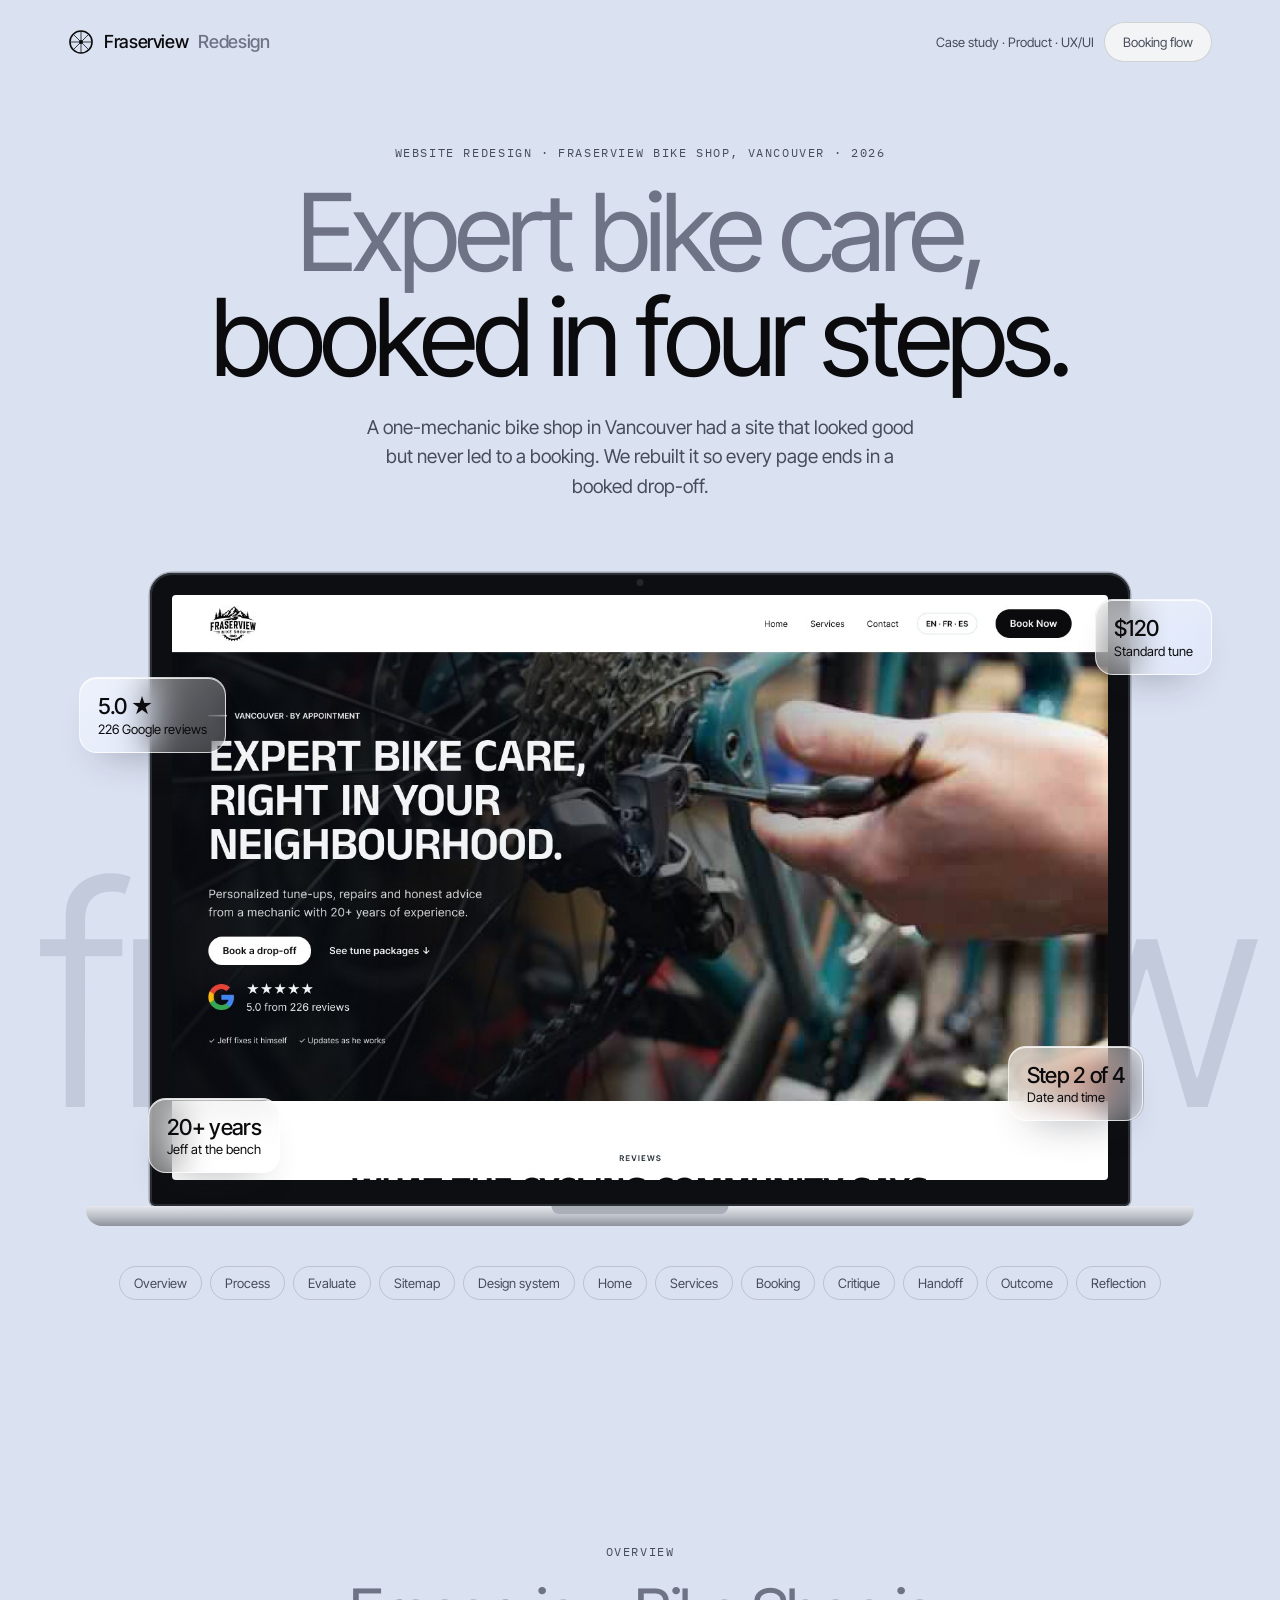
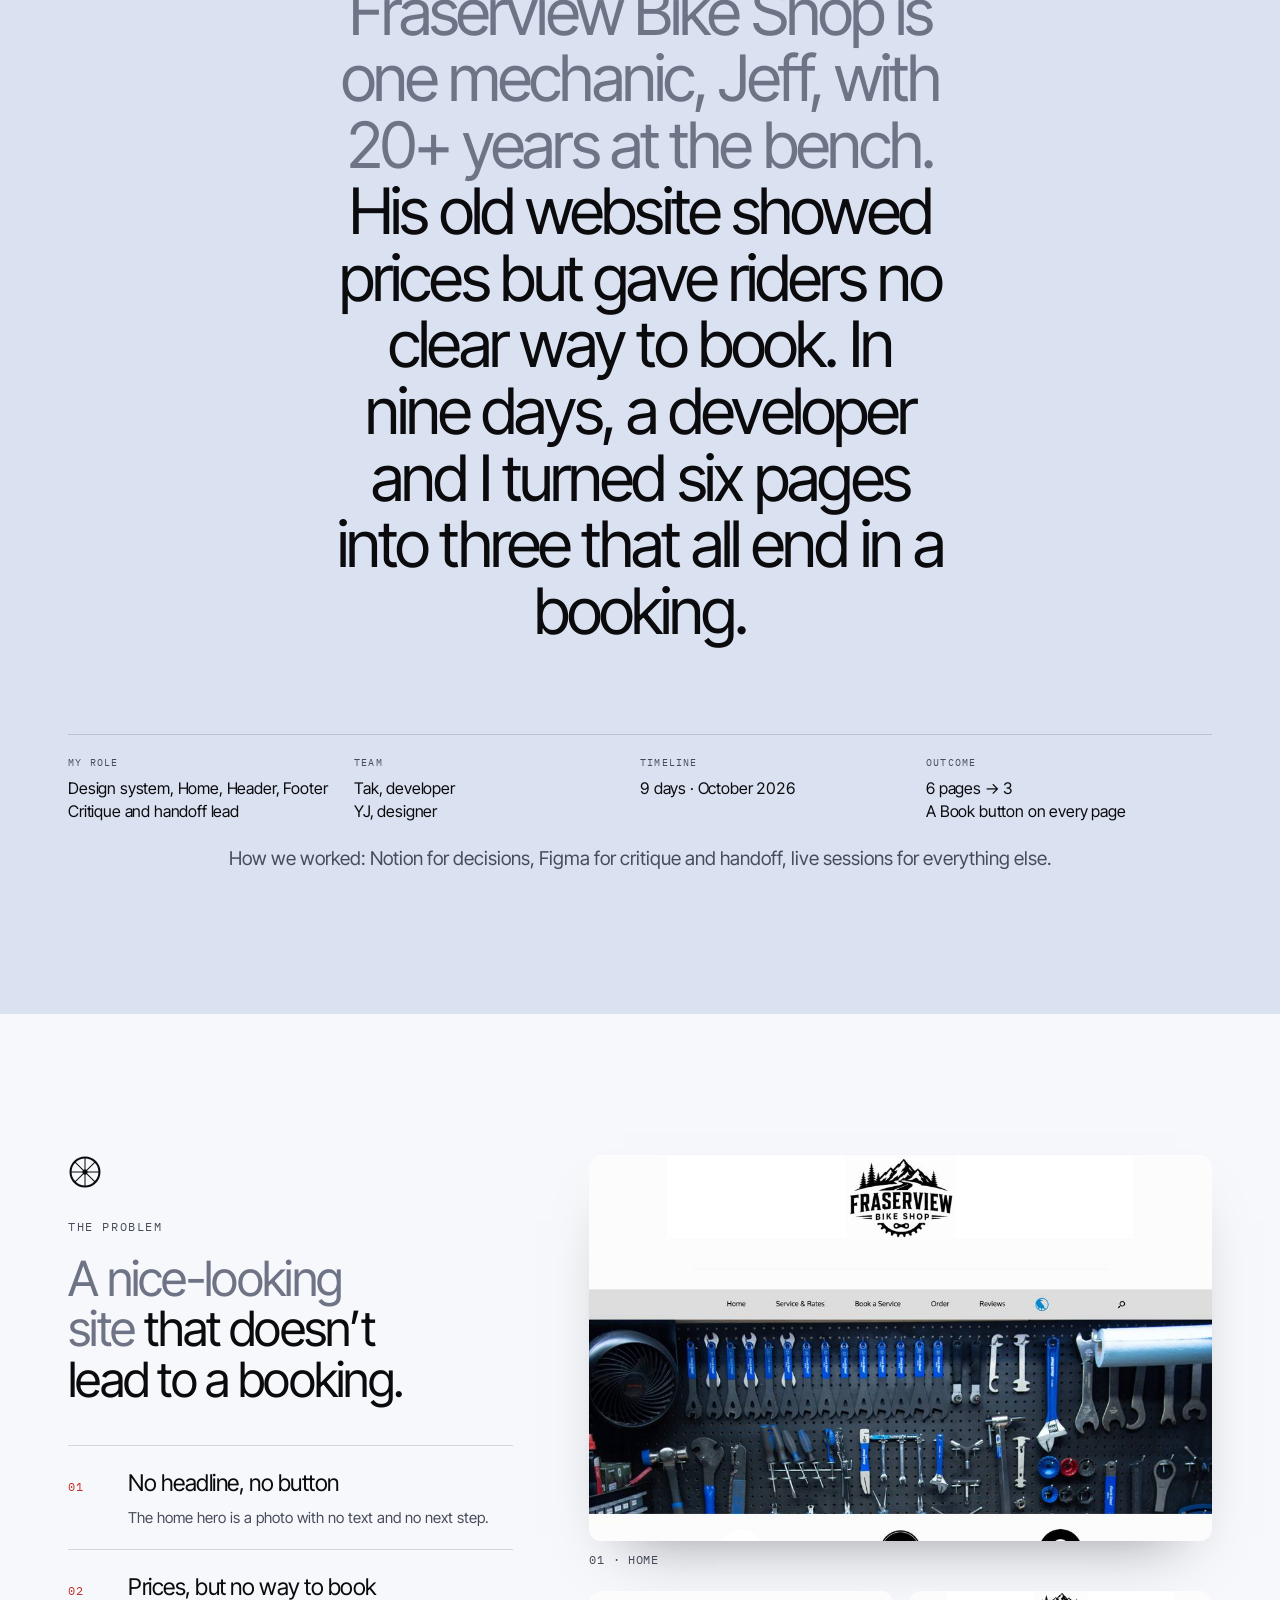
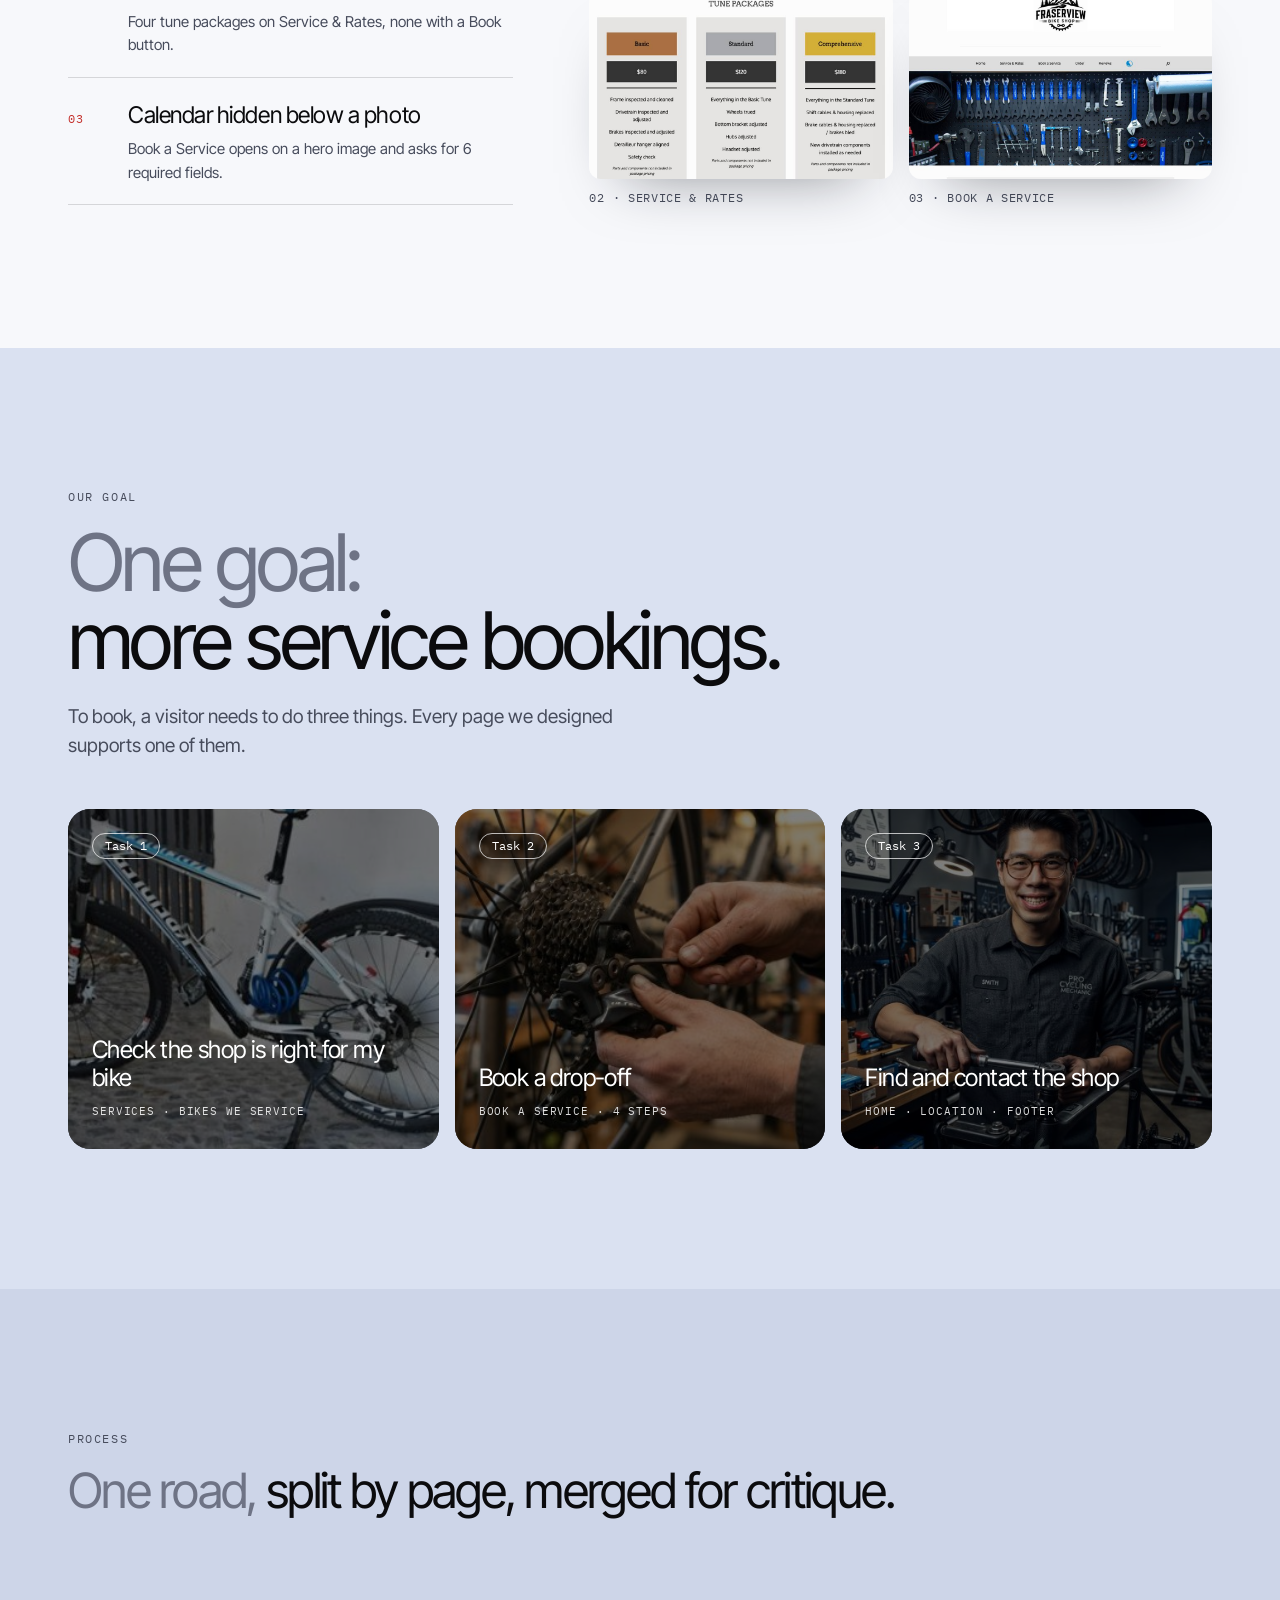
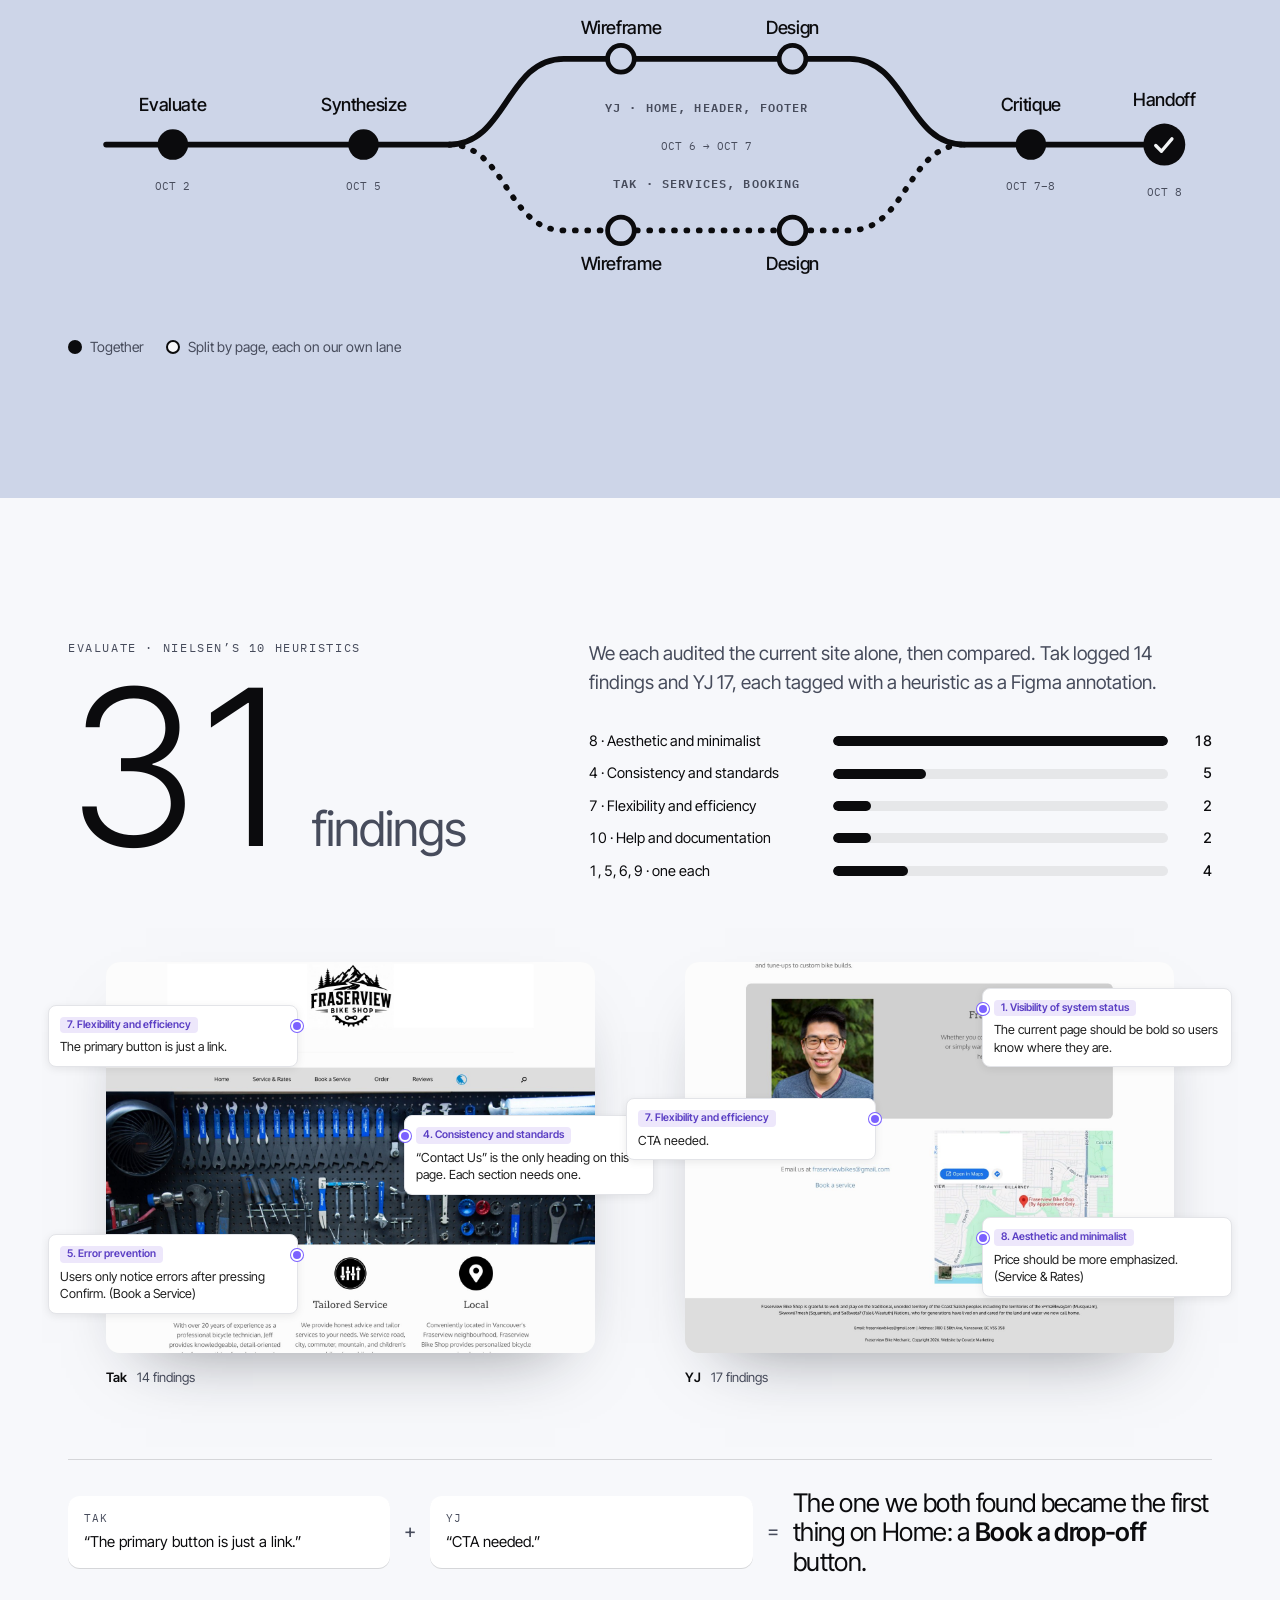
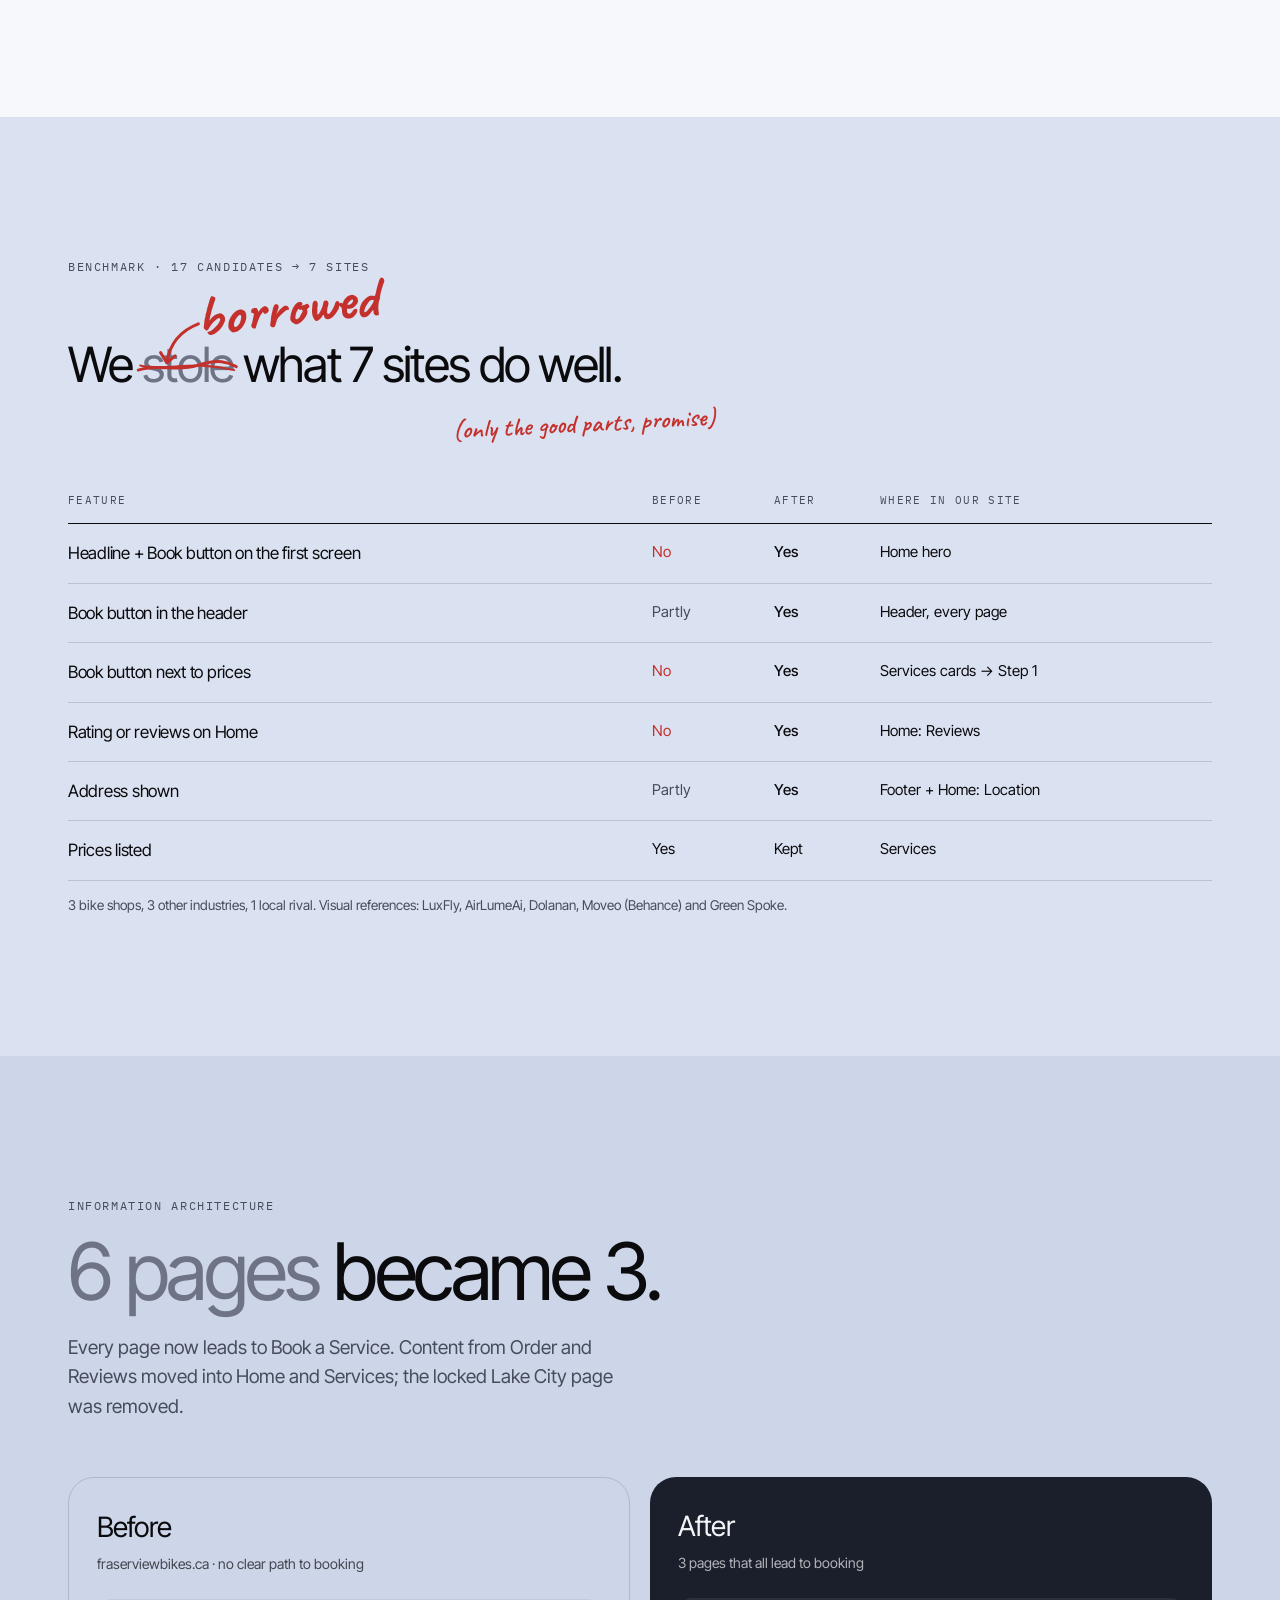
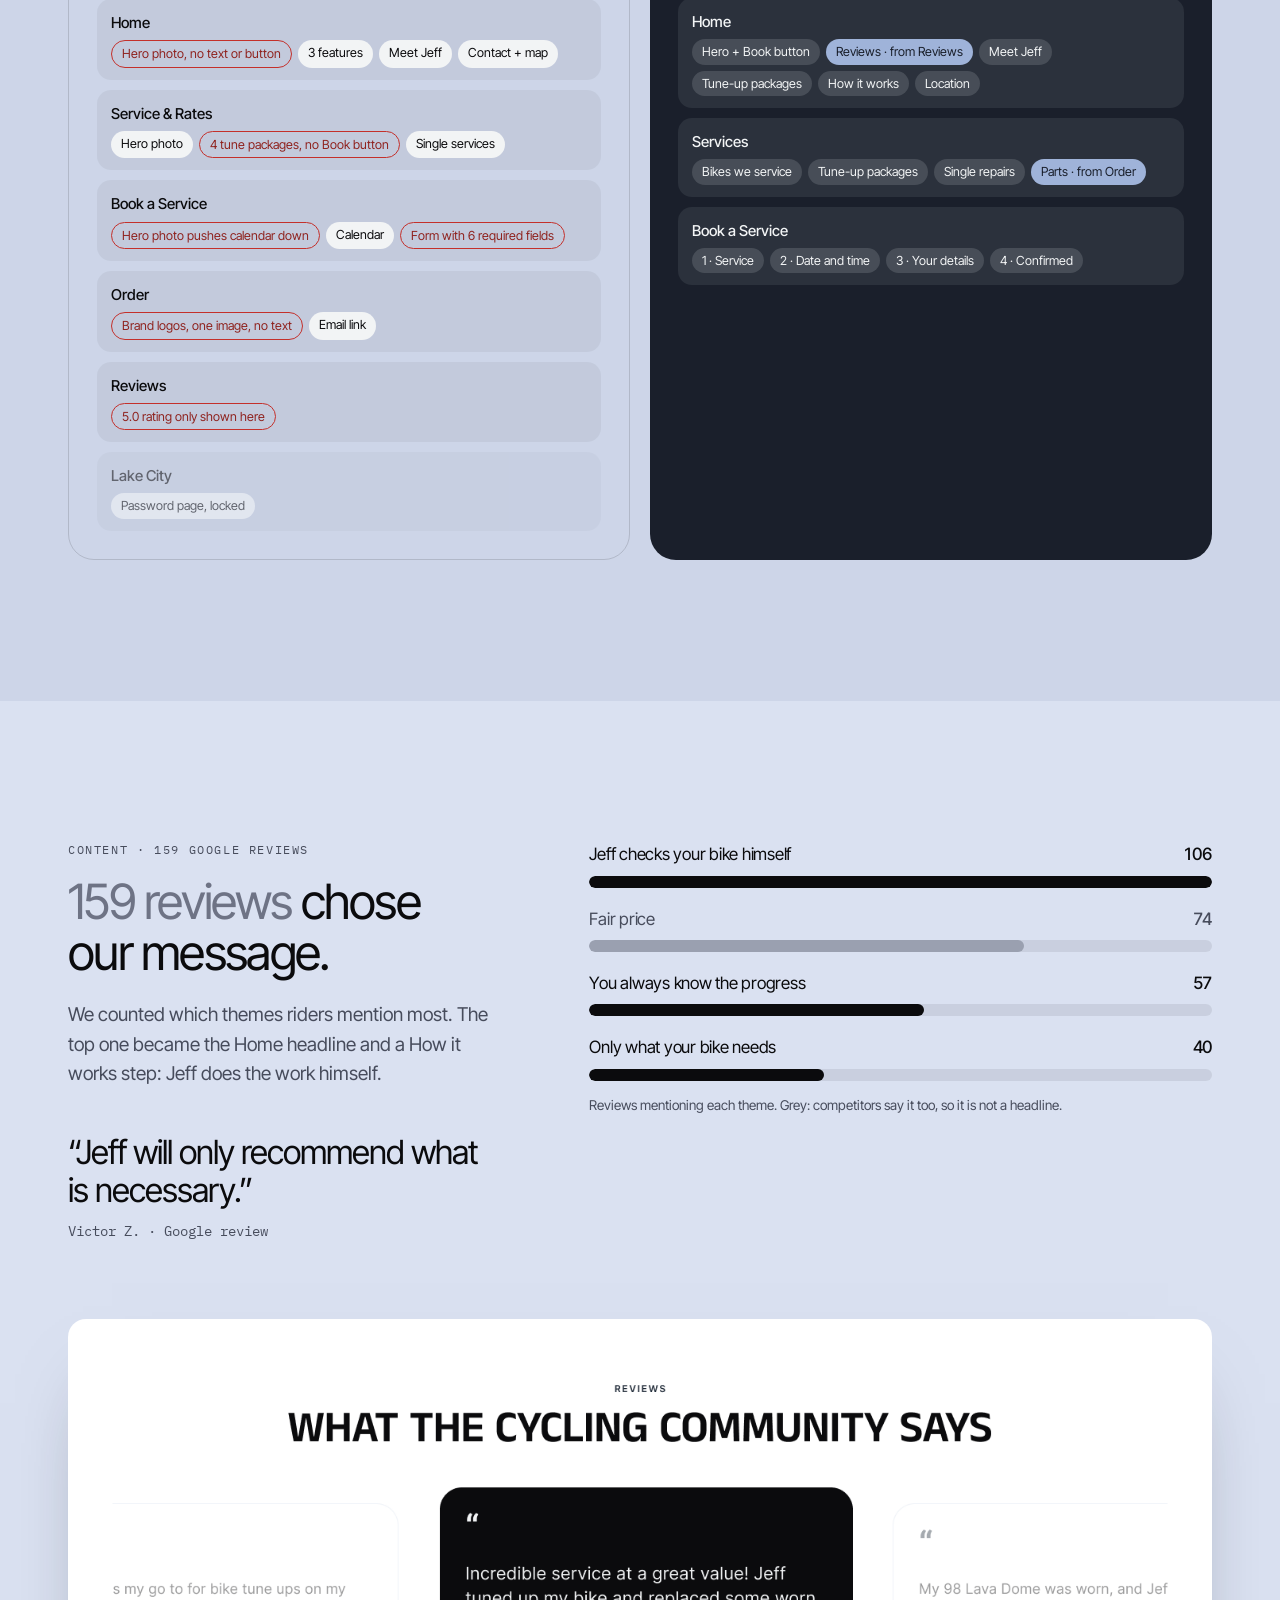
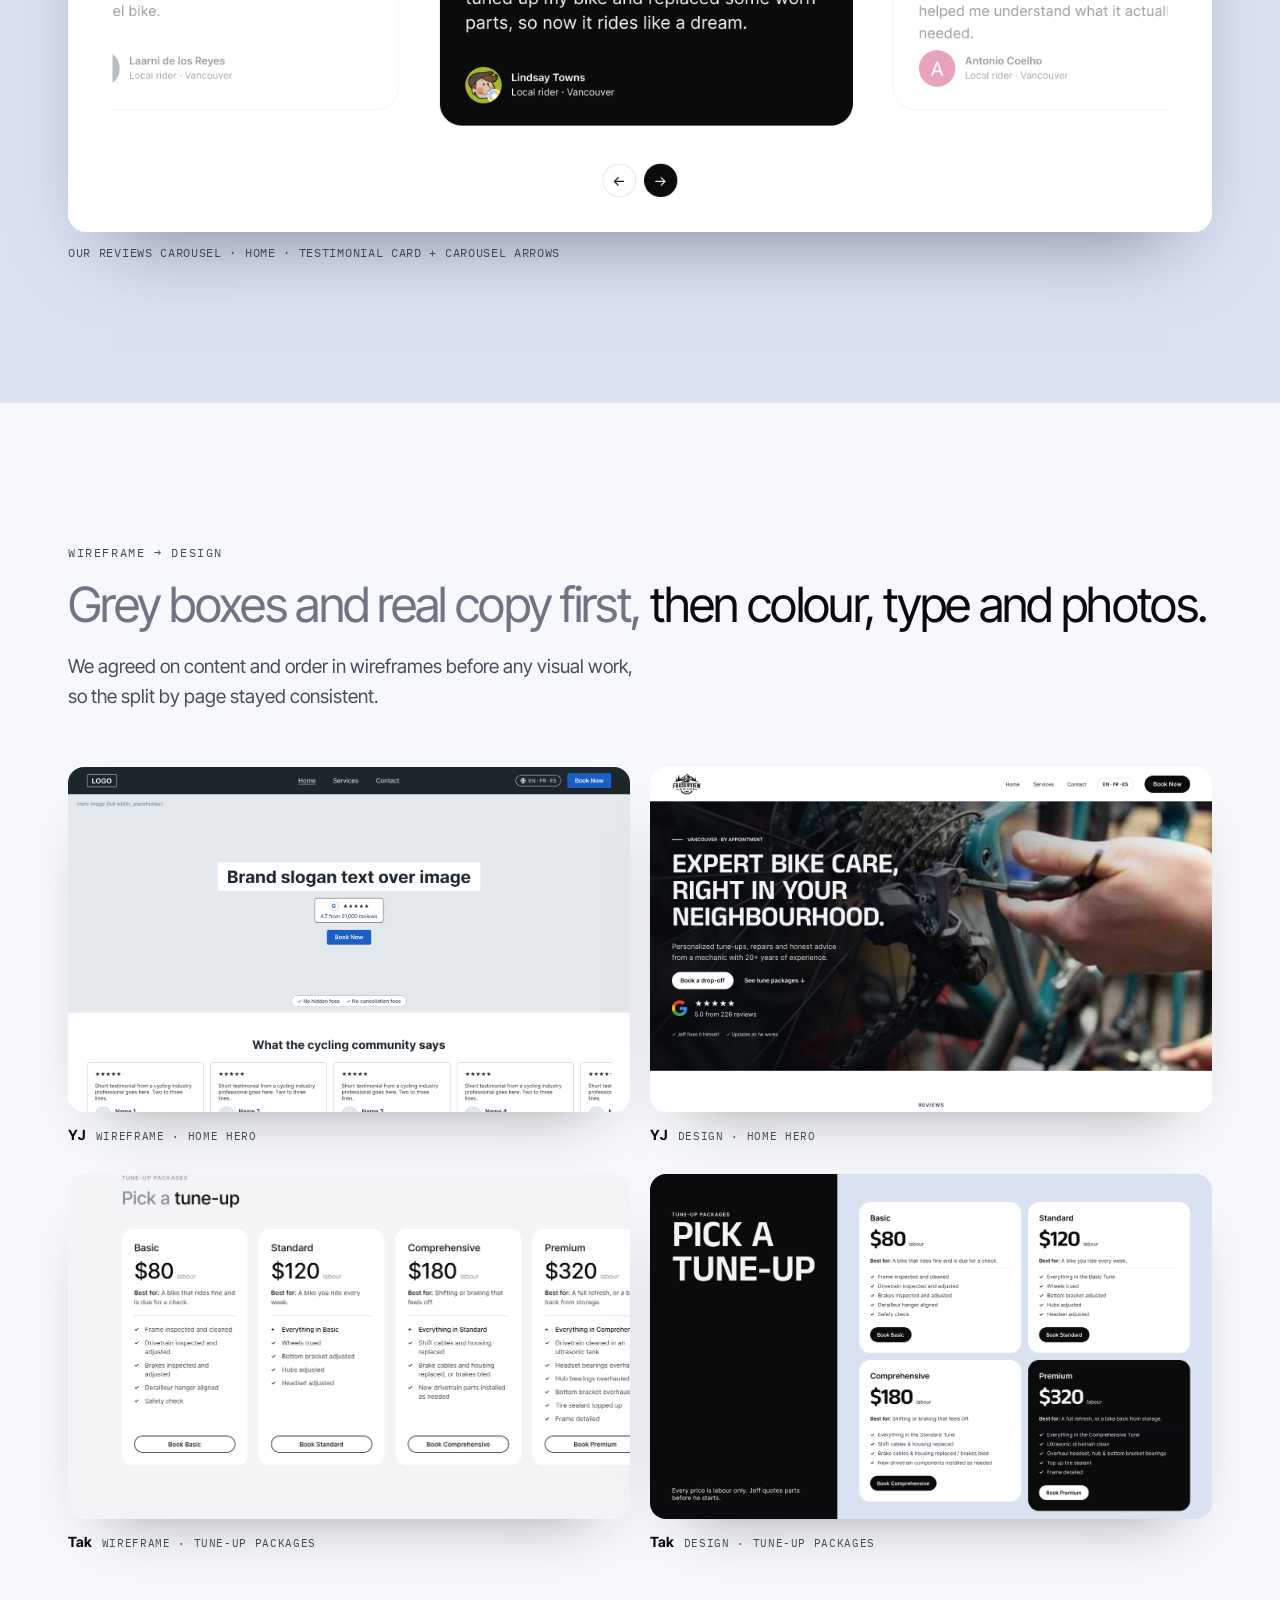
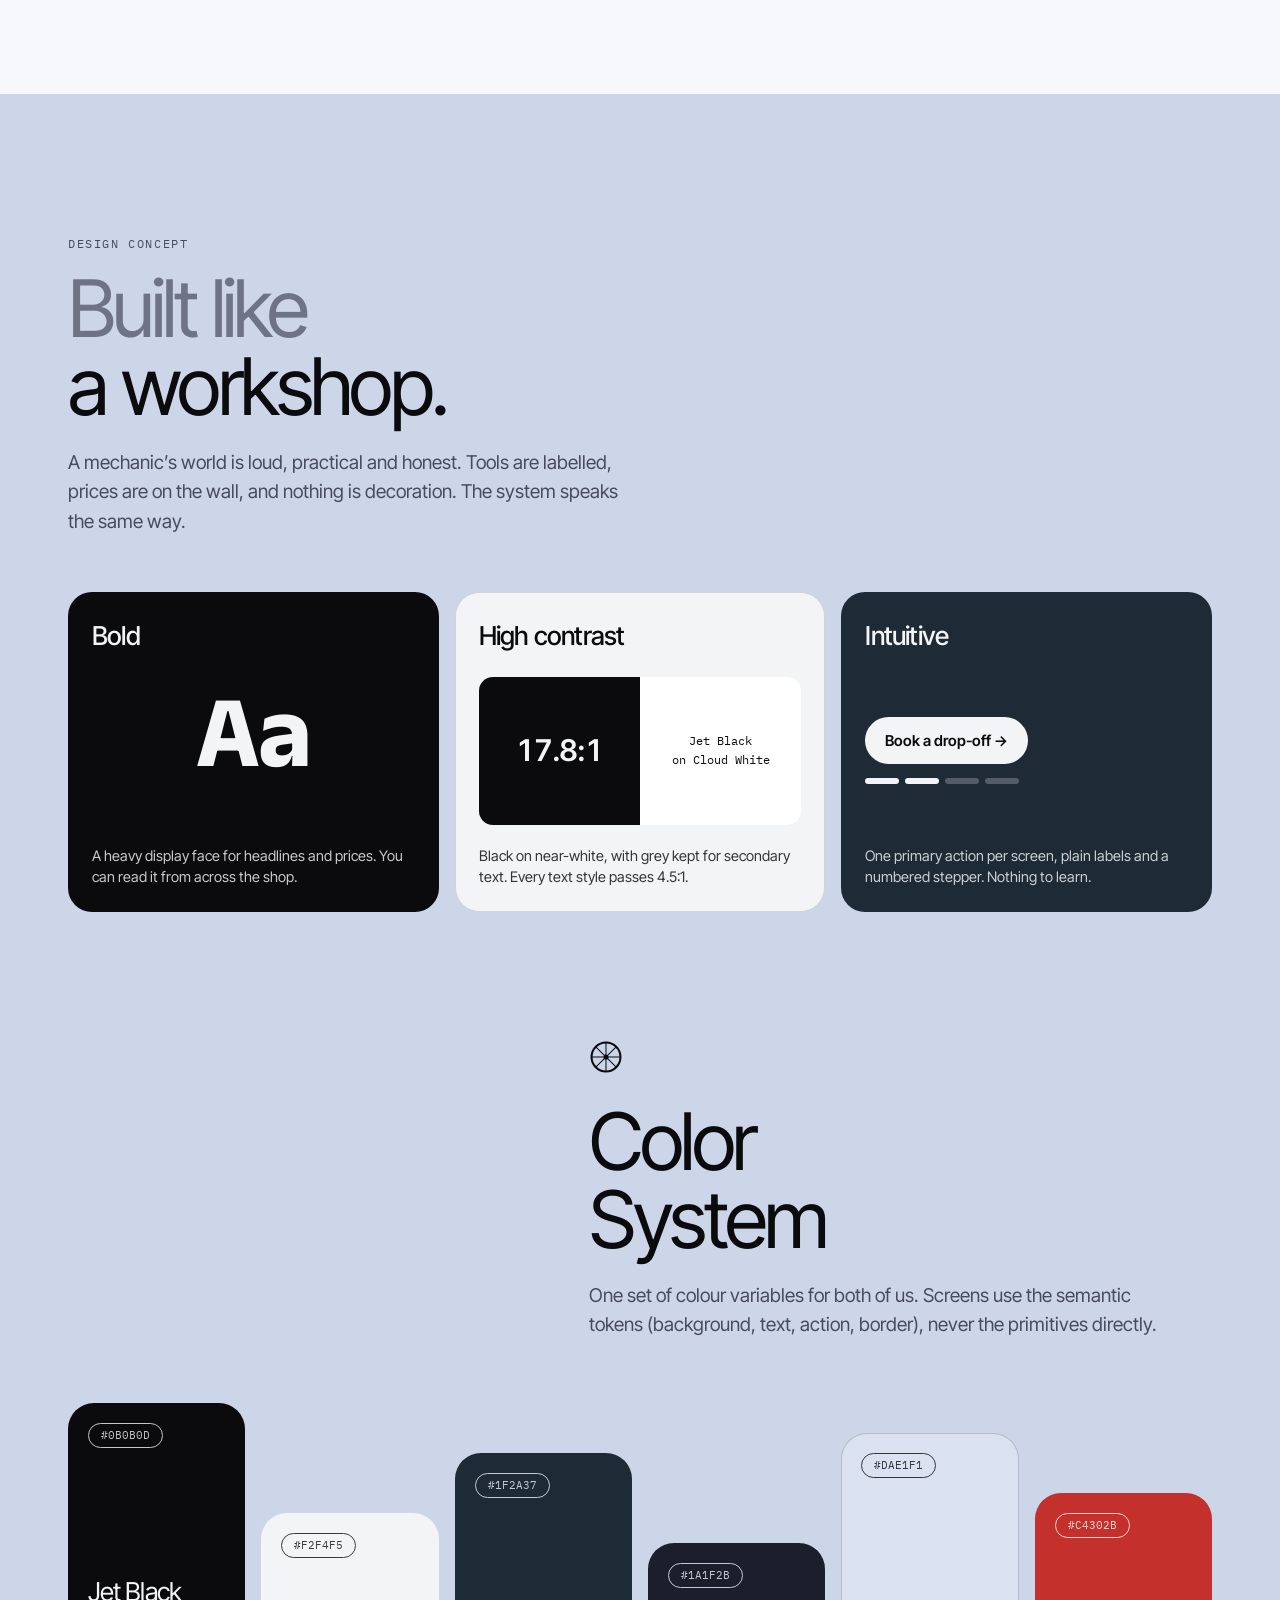
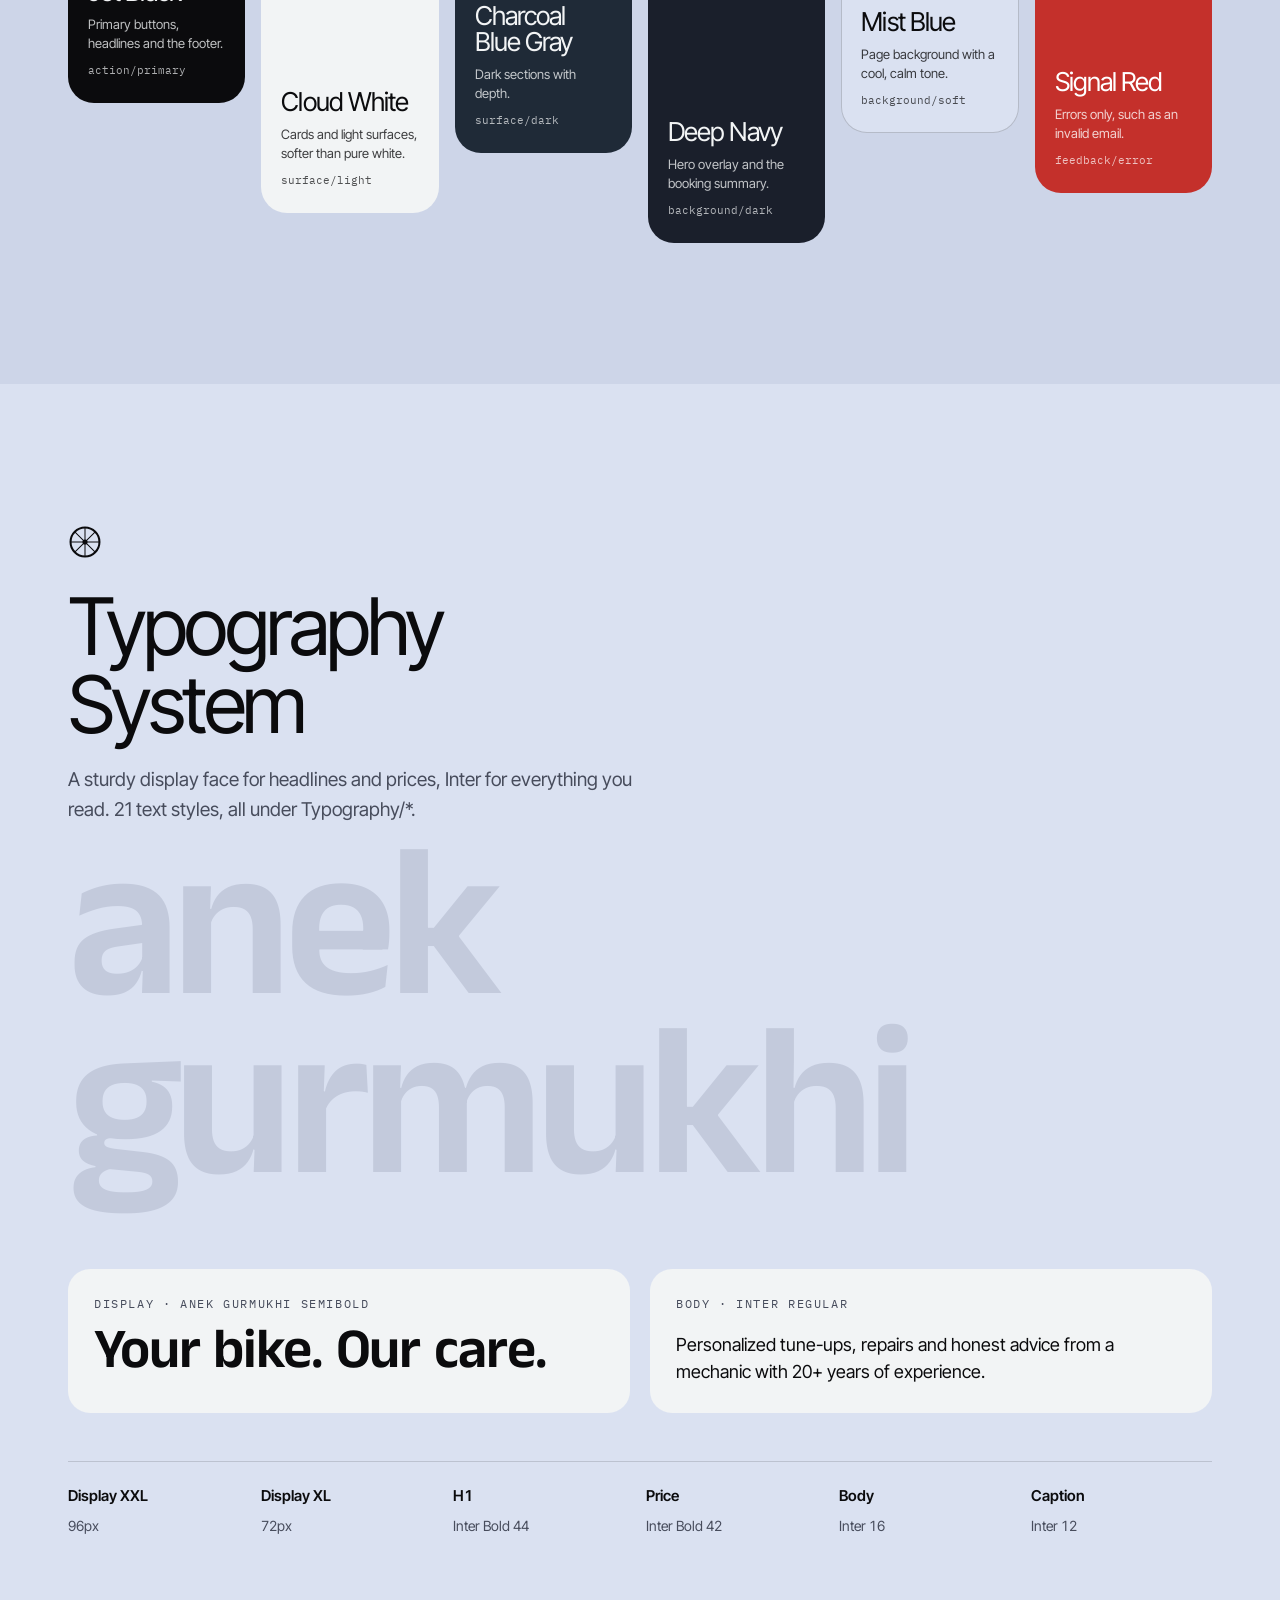
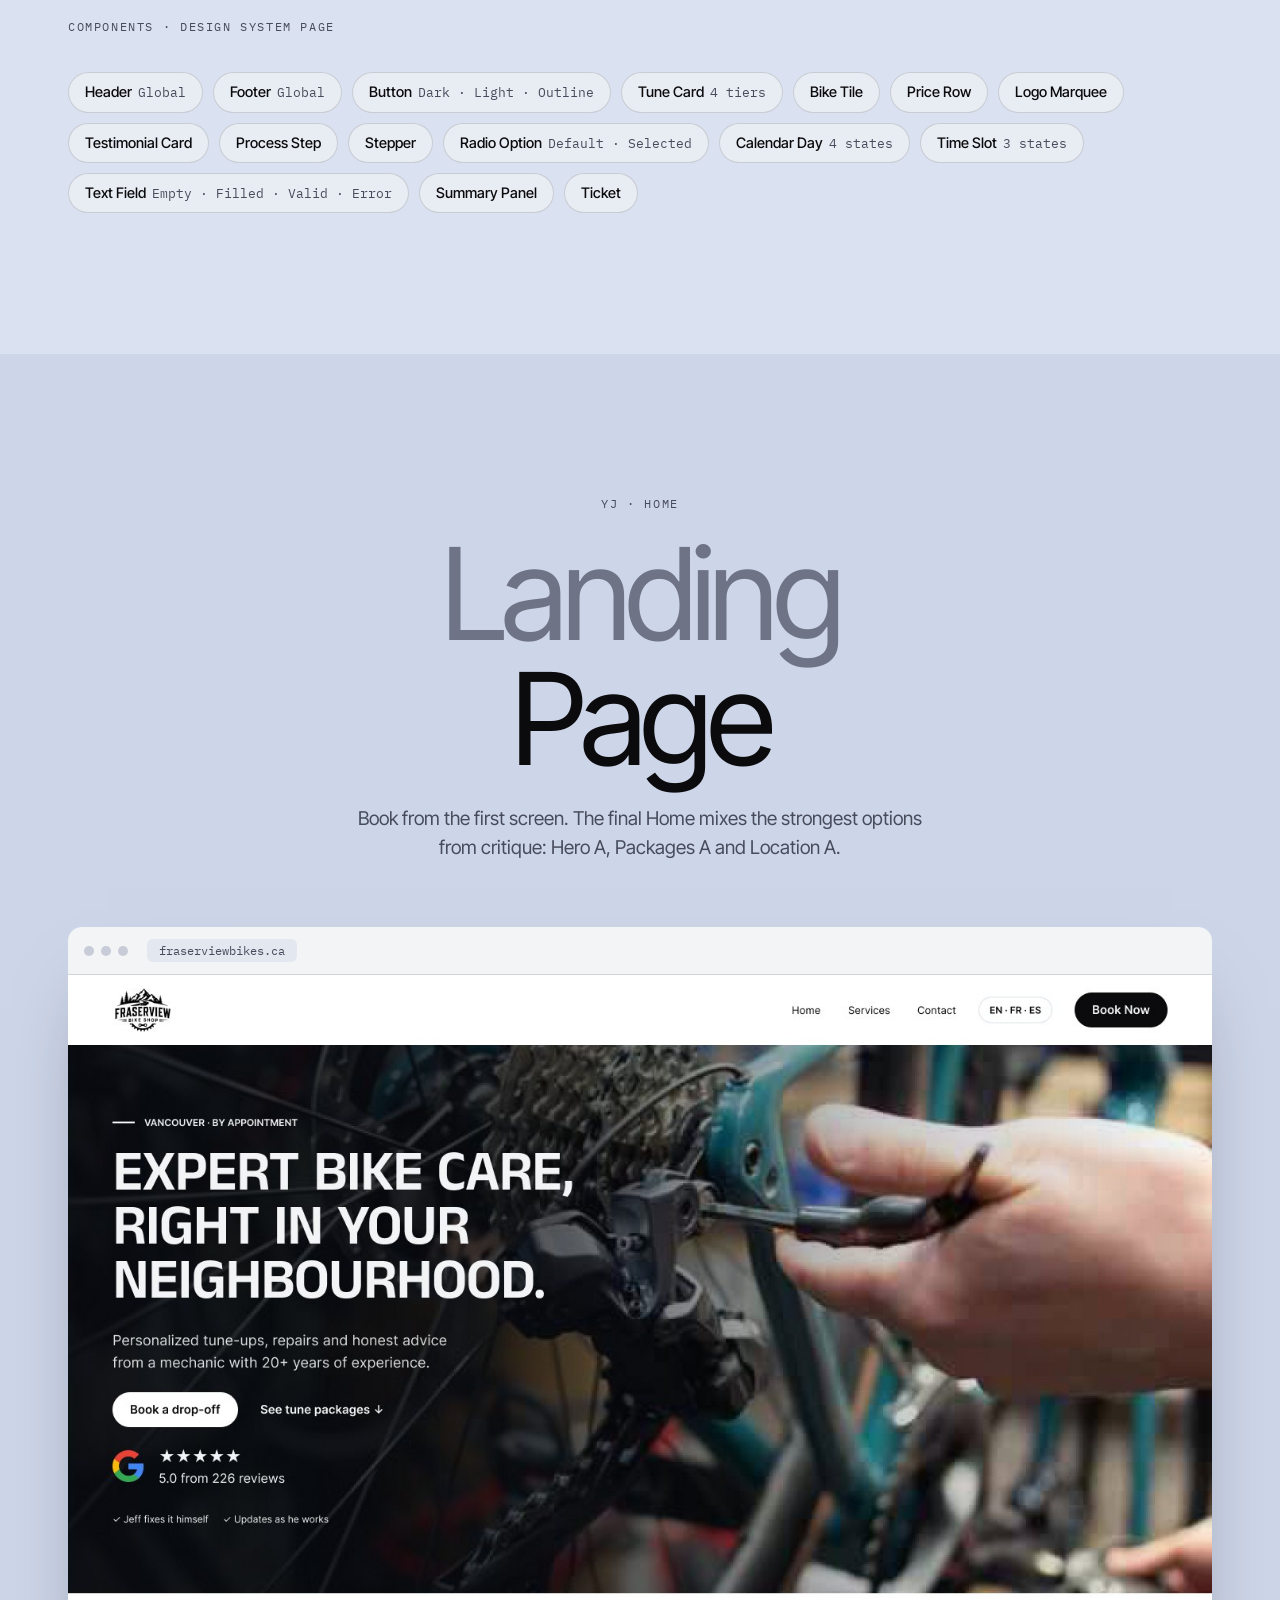
==== work/fraserview/index.html @ 8c8c6905 "Add Fraserview case study, portfolio version Rebuilt from the class presentation: overview block wit" ====
<!doctype html>
<html lang="en">
<head>
<meta charset="utf-8">
<meta name="viewport" content="width=device-width,initial-scale=1">
<title>Fraserview Redesign Case Study</title>
<link rel="preconnect" href="https://fonts.googleapis.com">
<link rel="preconnect" href="https://fonts.gstatic.com" crossorigin>
<link rel="stylesheet" href="https://fonts.googleapis.com/css2?family=Inter+Tight:wght@300;400;500;600;700&family=Anek+Gurmukhi:wght@500;600;700&family=IBM+Plex+Mono:wght@400;500&family=Caveat:wght@600;700&display=swap">
<style>
/* Layout: one long Behance-style scroll. Sections alternate mist / white / deeper mist,
   closing on a dark reflection. Devices float with soft contact shadows; process is drawn
   as a route map; handoff uses huge faded numerals for rhythm.
   Single deliberate light look built on the Fraserview system, so no dark-theme blocks. */
:root{
  --mist:#dae1f1;        /* Mist Blue, page ground */
  --mist-deep:#cdd5e8;   /* alternate band */
  --white:#f7f8fb;       /* white sections, a hair cool */
  --ghost:#c3cadc;       /* giant background words */
  --ink:#0b0b0d;         /* Jet Black */
  --navy:#1f2a37;        /* Charcoal Blue Gray */
  --deep:#1a1f2b;        /* Deep Navy */
  --cloud:#f2f4f5;       /* Cloud White */
  --red:#c4302b;         /* Signal Red: "before" problems and the hand-drawn mark */
  --green:#2f7d4f;       /* Notion "Done" */
  --blue:#2f6fd6;        /* Notion "In progress" */
  --soft:#6e7385;        /* light half of two-tone headlines (large text only) */
  --muted:#474c5c;
  --line:rgba(11,11,13,.14);
  --f-display:"Inter Tight","Helvetica Neue",Arial,sans-serif;
  --f-brand:"Anek Gurmukhi","Inter Tight",Arial,sans-serif;
  --f-mono:"IBM Plex Mono",ui-monospace,Menlo,monospace;
  --f-hand:"Caveat","Comic Sans MS",cursive;
  --wrap:1240px;
  color-scheme:light;
}
*{box-sizing:border-box}
html{scroll-behavior:smooth}
body{margin:0;background:var(--mist);color:var(--ink);font-family:var(--f-display);font-size:16px;line-height:1.55;-webkit-font-smoothing:antialiased;overflow-x:hidden}
img{max-width:100%;display:block}
a{color:inherit}
figure{margin:0}
:focus-visible{outline:2px solid var(--ink);outline-offset:3px}
.wrap{max-width:var(--wrap);margin:0 auto;padding-inline:clamp(16px,4vw,48px)}
section{padding-block:clamp(80px,11vw,160px);position:relative}
.band{background:var(--mist-deep)}
.white{background:var(--white)}
.dark{background:var(--deep);color:var(--cloud)}

/* type */
.eyebrow{font-family:var(--f-mono);font-size:11.5px;letter-spacing:.14em;text-transform:uppercase;color:var(--muted);margin:0 0 18px}
.h-xl,.h-l,.h-m{font-weight:400;letter-spacing:-.045em;line-height:.98;margin:0;text-wrap:balance}
.h-xl{font-size:clamp(48px,8.4vw,118px)}
.h-l{font-size:clamp(40px,6.2vw,88px)}
.h-m{font-size:clamp(30px,3.8vw,52px);letter-spacing:-.035em;line-height:1.04}
.soft{color:var(--soft)}
.lead{font-size:clamp(17px,1.5vw,19px);color:var(--muted);max-width:52ch;margin:22px 0 0}
p{margin:0}
.tnum{font-variant-numeric:tabular-nums}

/* top bar */
.topbar{display:flex;justify-content:space-between;align-items:center;padding-block:22px;gap:16px}
.brand{display:flex;align-items:center;gap:10px;font-weight:500;letter-spacing:-.02em;font-size:18px}
.brand svg{width:26px;height:26px}
.brand span{color:var(--soft)}
.pill{border:1px solid var(--line);border-radius:999px;padding:9px 18px;font-size:13px;background:var(--cloud);white-space:nowrap;text-decoration:none}
.topbar nav{display:flex;gap:10px;align-items:center;font-size:13px;color:var(--muted)}
@media (max-width:640px){.topbar nav .hide-s{display:none}.pill{padding:8px 14px}}

/* hero */
.hero{padding-top:clamp(28px,5vw,60px);padding-bottom:clamp(60px,8vw,110px);text-align:center;overflow:hidden}
.hero .h-xl{position:relative;z-index:2}
.hero .lead{margin-inline:auto;text-align:center}
.ghostword{position:absolute;left:50%;transform:translateX(-50%);font-weight:300;letter-spacing:-.06em;line-height:.8;color:var(--ghost);white-space:nowrap;pointer-events:none;user-select:none;z-index:0}
.hero .ghostword{top:46%;font-size:clamp(120px,24vw,380px)}
.hero-stage{position:relative;margin-top:clamp(40px,6vw,72px);z-index:1}
.glass{position:absolute;z-index:3;text-align:left;font-size:13px;line-height:1.3;color:var(--ink);
  padding:14px 18px;border-radius:18px;
  background:linear-gradient(135deg,rgba(255,255,255,.55),rgba(255,255,255,.18));
  border:1px solid rgba(255,255,255,.7);
  -webkit-backdrop-filter:blur(18px) saturate(160%);backdrop-filter:blur(18px) saturate(160%);
  box-shadow:0 20px 40px -24px rgba(26,31,43,.45), inset 0 1px 0 rgba(255,255,255,.8);
  animation:bob 7s ease-in-out infinite}
.glass b{display:block;font-size:22px;font-weight:500;letter-spacing:-.03em}
.glass.c1{left:1%;top:16%}
.glass.c2{right:0;top:4%;animation-delay:-2s}
.glass.c3{right:6%;bottom:16%;animation-delay:-4s}
.glass.c4{left:7%;bottom:8%;animation-delay:-5s}
@keyframes bob{50%{transform:translateY(-10px)}}
@media (max-width:860px){.glass{display:none}}
@media (prefers-reduced-motion:reduce){.glass,.live i{animation:none}html{scroll-behavior:auto}}

/* devices */
.laptop{width:min(88%,980px);margin:0 auto;position:relative}
.laptop .lid{background:#0d0e11;border-radius:22px 22px 6px 6px;padding:2.2% 2.2% 2.6%;box-shadow:inset 0 0 0 2px #2b2e35, 0 0 0 1.5px #9ea3ad;position:relative}
.laptop .lid::before{content:"";position:absolute;top:.9%;left:50%;width:7px;height:7px;border-radius:50%;background:#23262c;transform:translateX(-50%)}
.laptop .base{height:clamp(12px,1.6vw,20px);margin:0 -6.5%;background:linear-gradient(#e6e8ec,#b9bdc5 55%,#8d929b);border-radius:2px 2px 16px 16px;position:relative;box-shadow:0 30px 50px -22px rgba(20,24,34,.55)}
.laptop .base::before{content:"";position:absolute;top:0;left:50%;transform:translateX(-50%);width:16%;height:42%;background:#a9aeb7;border-radius:0 0 10px 10px}
.screen{position:relative;background:var(--deep);overflow:hidden;aspect-ratio:16/10}
.laptop .screen{border-radius:4px}
.screen.scroll{overflow-y:auto;scrollbar-width:thin}
.screen img{width:100%;height:auto}
.screen.fit img{height:100%;object-fit:cover;object-position:top}
.phone{width:min(100%,300px);aspect-ratio:390/844;border-radius:48px;background:#0d0e11;padding:11px;position:relative;box-shadow:0 0 0 2px #b8bcc4, 0 0 0 3.5px #6f747d, 0 40px 60px -30px rgba(20,24,34,.6)}
.phone::before{content:"";position:absolute;top:22px;left:50%;transform:translateX(-50%);width:30%;height:26px;border-radius:20px;background:#000;z-index:3}
.phone .screen{border-radius:38px;height:100%;aspect-ratio:auto}
.phone .screen.scroll{overflow-y:auto;scrollbar-width:none}
.phone .screen.scroll::-webkit-scrollbar{display:none}
#services{overflow:hidden}
.tilt-wrap{perspective:1600px;display:grid;place-items:center;padding-block:20px 60px;position:relative}
.tilt{transform:rotateX(18deg) rotateY(-14deg) rotateZ(14deg);transform-style:preserve-3d}
.contact{position:absolute;bottom:22px;left:50%;transform:translateX(-50%);width:min(70%,420px);height:26px;border-radius:50%;background:radial-gradient(closest-side,rgba(26,31,43,.35),transparent);filter:blur(4px)}
.browser{background:var(--cloud);border-radius:14px;overflow:hidden;box-shadow:0 40px 80px -40px rgba(20,24,34,.55)}
.browser .bar{display:flex;align-items:center;gap:7px;padding:12px 16px;border-bottom:1px solid var(--line);font-family:var(--f-mono);font-size:11.5px;color:var(--muted)}
.browser .bar i{width:10px;height:10px;border-radius:50%;background:#c7ccd8}
.browser .bar span{margin-left:12px;background:#e3e7ef;border-radius:6px;padding:3px 12px}
.browser .screen{aspect-ratio:auto;height:min(78vh,820px)}

/* image slots: show the frame name until the PNG is there */
.slot{position:relative}
.slot.empty{display:grid;place-items:center;background:repeating-linear-gradient(135deg,rgba(242,244,245,.05) 0 10px,transparent 10px 20px),var(--deep);min-height:160px}
.slot.empty img{display:none}
.slot.empty::after{content:attr(data-label);color:#b9c0d3;font-family:var(--f-mono);font-size:12px;letter-spacing:.06em;text-align:center;padding:16px;line-height:1.6;white-space:pre-line}
.slot.light.empty{background:repeating-linear-gradient(135deg,rgba(11,11,13,.04) 0 10px,transparent 10px 20px),var(--cloud)}
.slot.light.empty::after{color:var(--muted)}
.screen.fallback{overflow:hidden}
.screen.fallback img{height:100%;object-fit:cover;object-position:left top}
.browser .screen.fallback{height:auto;aspect-ratio:1440/690}
.hide-empty.empty{display:none}

/* about */
.statement{text-align:center}
.statement .h-l{max-width:16.5ch;margin:0 auto;font-size:clamp(34px,5vw,68px);line-height:1.04}
.facts{display:grid;grid-template-columns:repeat(4,minmax(0,1fr));border-top:1px solid var(--line);margin-top:clamp(56px,7vw,96px);text-align:left}
.facts div{padding:20px 18px 0 0}
.facts dt{font-family:var(--f-mono);font-size:10px;letter-spacing:.12em;text-transform:uppercase;color:var(--muted);margin-bottom:7px}
.facts dd{margin:0;font-size:16px;letter-spacing:-.01em;line-height:1.4}
.facts dd b{font-weight:400;font-size:clamp(28px,2.6vw,36px);letter-spacing:-.04em;line-height:1.1;display:block;margin-bottom:6px}
.endrow a{color:var(--ink);text-decoration:none;border-bottom:1px solid var(--line)}
@media (max-width:760px){.facts{grid-template-columns:repeat(2,minmax(0,1fr));row-gap:20px}}

/* split */
.split{display:grid;grid-template-columns:minmax(0,5fr) minmax(0,7fr);gap:clamp(32px,6vw,96px);align-items:start}
.split.rev{grid-template-columns:minmax(0,7fr) minmax(0,5fr)}
@media (max-width:900px){.split,.split.rev{grid-template-columns:minmax(0,1fr)}}
.mark{width:34px;height:34px;margin-bottom:22px}

/* problem */
.issues{list-style:none;margin:40px 0 0;padding:0;display:grid;border-top:1px solid var(--line)}
.issues li{display:grid;grid-template-columns:48px minmax(0,1fr);gap:12px;padding:20px 0;border-bottom:1px solid var(--line);font-size:clamp(19px,1.8vw,24px);letter-spacing:-.02em;align-items:baseline}
.issues li span{font-family:var(--f-mono);font-size:12px;color:var(--red);letter-spacing:.06em}
.issues small{display:block;font-size:15px;color:var(--muted);letter-spacing:0;margin-top:4px}
.before3{display:grid;grid-template-columns:minmax(0,1fr) minmax(0,1fr);gap:22px 16px}
.before3 figure:first-child{grid-column:1/-1}
.before3 .shot{border-radius:12px;overflow:hidden;aspect-ratio:1000/620;box-shadow:0 30px 60px -36px rgba(20,24,34,.5)}
.before3 .shot img{width:100%;height:100%;object-fit:cover;object-position:top}
.before3 figcaption{font-family:var(--f-mono);font-size:11.5px;color:var(--muted);margin-top:10px;letter-spacing:.06em}

/* goal */
.tasks3{display:grid;grid-template-columns:repeat(3,minmax(0,1fr));gap:16px;margin-top:48px}
.task{position:relative;border-radius:22px;overflow:hidden;min-height:340px;color:#fff;display:flex;flex-direction:column;padding:24px 24px 28px;isolation:isolate;background:var(--deep)}
.task img{position:absolute;inset:0;width:100%;height:100%;object-fit:cover;z-index:-2}
.task::before{content:"";position:absolute;inset:0;background:rgba(0,0,0,.5);z-index:-1}
.task .n{font-family:var(--f-mono);font-size:12px;border:1px solid rgba(255,255,255,.7);border-radius:999px;padding:3px 12px;align-self:flex-start}
.task p{font-size:24px;letter-spacing:-.025em;line-height:1.15;margin-top:auto;color:#fff}
.task .where{font-family:var(--f-mono);font-size:11px;letter-spacing:.08em;opacity:.85;margin-top:12px;text-transform:uppercase}
@media (max-width:760px){.tasks3{grid-template-columns:minmax(0,1fr)}.task{min-height:260px}}

/* tools + communication */
.tools{display:grid;grid-template-columns:repeat(4,minmax(0,1fr));gap:18px;margin-top:56px;align-items:start}
.tool{position:relative;border-radius:26px;min-height:380px;overflow:hidden;outline:none}
.tool:focus-visible{outline:2px solid var(--ink);outline-offset:3px}
.tool:nth-child(2){margin-top:70px}.tool:nth-child(3){margin-top:20px}.tool:nth-child(4){margin-top:90px}
.tool .front,.tool .back{position:absolute;inset:0;padding:24px 24px 28px;display:flex;flex-direction:column;transition:transform .45s cubic-bezier(.2,.7,.2,1),opacity .3s}
.tool .tag{font-family:var(--f-mono);font-size:11px;border:1px solid currentColor;opacity:.75;border-radius:999px;padding:3px 12px;align-self:flex-start}
.tool .logo{width:40px;height:40px;margin-top:auto;margin-bottom:18px}
.tool h3{font-weight:400;font-size:34px;letter-spacing:-.04em;line-height:1;margin:0 0 12px}
.tool .front p{font-size:14.5px;line-height:1.5;opacity:.82}
.tool .hint{font-family:var(--f-mono);font-size:10.5px;letter-spacing:.08em;opacity:.6;margin-top:14px;text-transform:uppercase}
.tool .back{transform:translateY(100%);opacity:0}
.tool .back h4{font-family:var(--f-mono);font-weight:400;font-size:11px;letter-spacing:.12em;text-transform:uppercase;opacity:.7;margin:0 0 16px;display:flex;align-items:center;gap:8px}
.tool .back h4 svg{width:18px;height:18px}
.tool .back ul{list-style:none;margin:0;padding:0;display:grid;gap:14px}
.tool .back li{font-size:14.5px;line-height:1.45;padding-top:12px;border-top:1px solid rgba(128,134,150,.35)}
.tool .back li b{display:block;font-weight:600;font-size:16px;margin-bottom:2px}
.tool:hover .front,.tool:focus .front{transform:translateY(-30%);opacity:0}
.tool:hover .back,.tool:focus .back{transform:none;opacity:1}
.t-ink{background:var(--ink);color:var(--cloud)}
.t-cloud{background:var(--cloud);color:var(--ink)}
.t-navy{background:var(--navy);color:var(--cloud)}
.t-deep{background:#2a3446;color:var(--cloud)}
@media (hover:none),(max-width:900px){
  .tools{grid-template-columns:repeat(2,minmax(0,1fr))}.tool:nth-child(n){margin-top:0}
  .tool{min-height:0}.tool .front,.tool .back{position:relative;inset:auto;transform:none !important;opacity:1 !important}
  .tool .front .logo{margin-top:28px}.tool .back{padding-top:0}.tool .hint{display:none}
}
@media (max-width:520px){.tools{grid-template-columns:minmax(0,1fr)}}
.live{display:flex;gap:14px;align-items:center;margin-top:56px;padding:18px 22px;border-radius:999px;background:var(--cloud);width:fit-content;max-width:100%;font-size:15px}
.live i{width:10px;height:10px;border-radius:50%;background:var(--red);flex:none;animation:pulse 2s infinite}
@keyframes pulse{0%{box-shadow:0 0 0 0 rgba(196,48,43,.5)}70%{box-shadow:0 0 0 10px rgba(196,48,43,0)}100%{box-shadow:0 0 0 0 rgba(196,48,43,0)}}
@media (max-width:640px){.live{border-radius:20px}}

/* tasks: notion */
.prog{margin-top:72px}
.segs{display:grid;grid-template-columns:repeat(7,minmax(0,1fr));gap:8px}
.seg{display:flex;flex-direction:column;gap:12px;min-width:0}
.seg .track{height:10px;border-radius:99px;background:rgba(11,11,13,.08);overflow:hidden}
.seg .track i{display:block;height:100%;width:100%;border-radius:99px;background:var(--ink);transform-origin:left;transition:transform .35s ease}
.seg.today .track i{background:var(--blue)}
.seg b{font-weight:500;font-size:clamp(17px,1.6vw,22px);letter-spacing:-.025em}
.seg span{font-size:13px;color:var(--muted);line-height:1.35}
.baton{display:grid;grid-template-columns:3fr 1fr 3fr;gap:8px;margin-top:22px}
.baton div{border-radius:14px;padding:12px 16px;display:flex;flex-direction:column;gap:2px;min-width:0}
.baton b{font-weight:500;font-size:15px}
.baton span{font-size:12.5px;opacity:.8}
.b-tak{background:var(--navy);color:var(--cloud)}
.b-flat{border:1px dashed rgba(11,11,13,.4)}
.b-yj{background:var(--ink);color:var(--cloud)}
.baton-note{font-size:14px;color:var(--muted);margin-top:14px;max-width:70ch}
@media (max-width:760px){.segs{grid-template-columns:repeat(4,minmax(0,1fr));row-gap:22px}.baton{grid-template-columns:minmax(0,1fr)}}
.notion-stage{position:relative;margin-top:110px;padding:0 0 0 clamp(0px,6vw,90px)}
.notion-real{position:absolute;left:0;top:-56px;width:46%;transform:rotate(-4deg);border-radius:12px;overflow:hidden;box-shadow:0 30px 60px -30px rgba(20,24,34,.5);z-index:0}
.notion-real figcaption{position:absolute;left:12px;bottom:10px;font-family:var(--f-mono);font-size:10.5px;background:var(--ink);color:var(--cloud);padding:3px 10px;border-radius:999px}
.notion{position:relative;z-index:1;background:#fff;border-radius:16px;box-shadow:0 50px 90px -40px rgba(20,24,34,.55);padding:22px clamp(14px,2.4vw,30px) 26px;overflow-x:auto}
.n-head{display:flex;justify-content:space-between;align-items:center;gap:12px;margin-bottom:14px;min-width:640px}
.n-head h3{margin:0;font-size:24px;font-weight:700;letter-spacing:-.02em;display:flex;align-items:center;gap:10px;color:#37352f}
.n-head h3 i{width:22px;height:22px;border-radius:50%;background:var(--blue);display:grid;place-items:center;color:#fff;font-style:normal;font-size:13px}
.n-head button{font:inherit;font-size:12.5px;border:1px solid rgba(55,53,47,.2);background:#fff;border-radius:8px;padding:6px 12px;cursor:pointer;color:#37352f}
.n-head button:hover{background:#f1f1ef}
.ntable{width:100%;min-width:640px;border-collapse:collapse;font-size:13.5px;color:#37352f}
.ntable th{font-size:12.5px;font-weight:400;color:#787774;text-align:left;padding:8px 10px;border-bottom:1px solid #ededeb}
.ntable td{padding:7px 10px;border-bottom:1px solid #ededeb;white-space:nowrap}
.ntable td:first-child{white-space:normal}
.st{display:inline-flex;align-items:center;gap:6px;border-radius:999px;padding:1px 9px;font-size:12.5px}
.st::before{content:"";width:7px;height:7px;border-radius:50%;background:currentColor}
.st.ns{background:#f1f1ef;color:#787774}
.st.ip{background:#e7f0fb;color:var(--blue)}
.st.dn{background:#e8f3ec;color:var(--green)}
.st.flash{animation:flash .35s ease}
@keyframes flash{0%{transform:scale(1.15)}100%{transform:none}}
.ph{border-radius:4px;padding:1px 7px;font-size:12.5px}
.ph.setup{background:#eeeeec}.ph.goal{background:#f9ecd2}.ph.research{background:#dbe9f6}.ph.evaluate{background:#f8e3d5}.ph.synth{background:#ece4f6}.ph.wire{background:#f1e7df}.ph.design{background:#f9e1e7}.ph.handoff{background:#dfeee4}.ph.slides{background:#fbe0dd}
.av{display:inline-flex;gap:4px}
.av span{display:inline-grid;place-items:center;height:20px;min-width:20px;padding:0 7px;border-radius:999px;font-size:11px;font-weight:600}
.av .t{background:#e3e7ef;color:var(--navy)}
.av .y{background:var(--ink);color:var(--cloud)}
@media (max-width:760px){.notion-real{display:none}.notion-stage{padding:0;margin-top:64px}}

/* process: route map */
.route{margin-top:56px;overflow-x:auto}
.route svg{width:100%;min-width:760px;height:auto;display:block}
.route text{font-family:var(--f-display)}
.route .lbl{font-size:19px;font-weight:500;letter-spacing:-.4px;fill:var(--ink)}
.route .dt{font-family:var(--f-mono);font-size:12px;fill:var(--muted)}
.route .lane{font-family:var(--f-mono);font-size:13px;font-weight:600;letter-spacing:1.2px;fill:var(--muted)}
.legend{display:flex;gap:22px;flex-wrap:wrap;margin-top:20px;font-size:14px;color:var(--muted)}
.legend i{display:inline-block;width:14px;height:14px;border-radius:50%;background:var(--ink);vertical-align:-2px;margin-right:8px}
.legend i.solo{background:var(--white);border:2.5px solid var(--ink)}

/* evaluate */
.bignum{font-size:clamp(110px,17vw,240px);font-weight:300;letter-spacing:-.07em;line-height:.85}
.bignum small{font-size:.22em;letter-spacing:-.02em;color:var(--muted);font-weight:400;margin-left:.3em}
.heur{display:grid;grid-template-columns:minmax(0,1fr) minmax(0,1fr);gap:clamp(40px,7vw,110px);margin-top:80px;padding-inline:clamp(0px,3vw,40px)}
.hframe{position:relative}
.hframe .shot{border-radius:14px;overflow:hidden;aspect-ratio:1440/1150;background:var(--cloud);box-shadow:0 30px 70px -40px rgba(20,24,34,.55)}
.hframe .shot img{width:100%;height:100%;object-fit:cover;object-position:left top}
.hframe figcaption{display:flex;gap:10px;align-items:baseline;margin-top:14px;font-size:13px;color:var(--muted)}
.hframe figcaption b{color:var(--ink);font-weight:600}
.ann{position:absolute;z-index:2;width:min(250px,64%);background:#fff;border:1px solid #e3e4e8;border-radius:8px;box-shadow:0 2px 8px rgba(0,0,0,.08);padding:9px 11px 10px;font-family:"Inter","Inter Tight",Arial,sans-serif;font-size:12.5px;line-height:1.4;color:#1e1e1e}
.ann .cat{display:inline-block;font-size:10.5px;font-weight:600;padding:1px 7px;border-radius:4px;background:#ede7fb;color:#5b3fc4;margin-bottom:5px}
.ann::before{content:"";position:absolute;width:8px;height:8px;border-radius:50%;background:#7b61ff;border:2px solid #fff;box-shadow:0 0 0 1px #7b61ff;top:14px}
.ann.l{left:-12%}.ann.l::before{right:-6px}
.ann.r{right:-12%}.ann.r::before{left:-6px}
@media (max-width:860px){.heur{grid-template-columns:minmax(0,1fr);padding-inline:0}.ann.l{left:-2%}.ann.r{right:-2%}}
.both{display:grid;grid-template-columns:minmax(0,1fr) auto minmax(0,1fr) auto minmax(0,1.3fr);gap:14px;align-items:center;margin-top:72px;padding-top:28px;border-top:1px solid var(--line)}
.both .q{background:#fff;border-radius:12px;padding:14px 16px;font-size:15px;box-shadow:0 1px 0 var(--line)}
.both .q small{display:block;font-family:var(--f-mono);font-size:10.5px;letter-spacing:.08em;color:var(--muted);margin-bottom:4px}
.both i{font-style:normal;color:var(--muted);font-size:20px}
.both .res{font-size:clamp(20px,2vw,26px);letter-spacing:-.025em;line-height:1.15}
.both .res b{font-weight:600}
@media (max-width:860px){.both{grid-template-columns:minmax(0,1fr)}.both i{display:none}}
.cats{display:grid;gap:10px;margin-top:32px}
.cat-row{display:grid;grid-template-columns:minmax(0,230px) minmax(0,1fr) 30px;gap:14px;align-items:center;font-size:14.5px}
.cat-row .track{height:10px;border-radius:99px;background:rgba(11,11,13,.07);overflow:hidden}
.cat-row .track i{display:block;height:100%;background:var(--ink);border-radius:99px}
.cat-row b{font-weight:500;text-align:right}
@media (max-width:560px){.cat-row{grid-template-columns:minmax(0,1fr) 30px}.cat-row .track{grid-column:1/-1;order:3}}

/* benchmark */
.bench-head{padding-top:.95em;position:relative}
.stole{position:relative;display:inline-block;color:var(--soft)}
.stole > svg{position:absolute;left:-6%;top:30%;width:112%;height:46%;overflow:visible;pointer-events:none}
.borrowed{position:absolute;left:58%;top:-1.05em;font-family:var(--f-hand);font-weight:700;color:var(--red);font-size:1.2em;letter-spacing:0;transform:rotate(-7deg);white-space:nowrap;line-height:1}
.borrowed svg{position:absolute;left:-42px;top:50%;width:46px;height:46px;overflow:visible}
.hand-note{font-family:var(--f-hand);font-weight:600;font-size:26px;color:var(--red);transform:rotate(-3deg);display:inline-block;margin-top:14px;margin-left:clamp(0px,30vw,420px)}
.tablewrap{overflow-x:auto;margin-top:48px}
table.data{border-collapse:collapse;width:100%;min-width:640px;font-size:15px}
table.data th{font-family:var(--f-mono);font-weight:400;font-size:11px;letter-spacing:.12em;text-transform:uppercase;color:var(--muted);text-align:left;padding:0 14px 14px 0;border-bottom:1px solid var(--ink)}
table.data td{padding:16px 14px 16px 0;border-bottom:1px solid var(--line);vertical-align:top}
table.data td:first-child{font-size:17px;letter-spacing:-.015em}
.yes{font-weight:500}.no{color:var(--red)}.partly{color:var(--muted)}

/* sitemap */
.maps{display:grid;grid-template-columns:minmax(0,1fr) minmax(0,1fr);gap:20px;margin-top:56px}
.map{border-radius:26px;padding:28px}
.map.before{border:1px solid var(--line)}
.map.after{background:var(--deep);color:var(--cloud)}
.map h3{font-weight:400;font-size:28px;letter-spacing:-.03em;margin:0 0 4px}
.map .sub{font-size:14px;opacity:.7;margin-bottom:24px}
.pages{display:grid;gap:10px}
.pg{border-radius:14px;padding:12px 14px;background:rgba(11,11,13,.05)}
.map.after .pg{background:rgba(242,244,245,.08)}
.pg b{font-weight:500;font-size:15px;display:block;margin-bottom:6px}
.pg ul{list-style:none;margin:0;padding:0;display:flex;flex-wrap:wrap;gap:6px}
.pg li{font-size:12.5px;border-radius:999px;padding:3px 10px;background:var(--cloud);color:var(--ink)}
.pg li.bad{background:transparent;border:1px solid var(--red);color:#8f231f}
.map.after .pg li{background:rgba(242,244,245,.14);color:var(--cloud)}
.map.after .pg li.moved{background:#9fb3d9;color:var(--deep)}
.pg.locked{opacity:.55}
@media (max-width:820px){.maps{grid-template-columns:minmax(0,1fr)}}

/* content */
.bars{display:grid;gap:18px}
.bar-row{display:grid;gap:8px}
.bar-row .lab{display:flex;justify-content:space-between;gap:12px;font-size:17px;letter-spacing:-.015em}
.bar-row .lab b{font-weight:500}
.bar-row .track{height:12px;border-radius:99px;background:rgba(11,11,13,.08);overflow:hidden}
.bar-row .track i{display:block;height:100%;border-radius:99px;background:var(--ink)}
.bar-row.grey .track i{background:#9aa0b0}
.bar-row.grey .lab{color:var(--muted)}
blockquote{margin:44px 0 0;font-size:clamp(24px,2.6vw,34px);letter-spacing:-.03em;line-height:1.15;max-width:22ch}
blockquote cite{display:block;font-style:normal;font-size:14px;color:var(--muted);margin-top:14px;letter-spacing:0;font-family:var(--f-mono)}
.reviews-comp{margin-top:80px;border-radius:18px;overflow:hidden;box-shadow:0 40px 80px -44px rgba(20,24,34,.55)}
.reviews-comp img{width:100%;height:auto}
.comp-cap{font-family:var(--f-mono);font-size:11.5px;color:var(--muted);margin-top:12px;letter-spacing:.06em}

/* wireframe -> design */
.wd{display:grid;grid-template-columns:minmax(0,1fr) minmax(0,1fr);gap:28px 20px;margin-top:56px}
.wd .frame{border-radius:16px;overflow:hidden;aspect-ratio:1400/860;background:var(--cloud);box-shadow:0 30px 60px -40px rgba(20,24,34,.5)}
.wd .frame img{width:100%;height:100%;object-fit:cover;object-position:left top}
.wd figcaption{display:flex;align-items:baseline;gap:10px;margin-top:12px}
.wd figcaption b{font-weight:700;font-size:14px;letter-spacing:-.01em}
.wd figcaption span{font-family:var(--f-mono);font-size:11px;letter-spacing:.06em;color:var(--muted);text-transform:uppercase}
@media (max-width:700px){.wd{grid-template-columns:minmax(0,1fr)}}

/* design system */
.concept{display:grid;grid-template-columns:repeat(3,minmax(0,1fr));gap:16px;margin-top:56px}
.cc{border-radius:24px;padding:24px;min-height:320px;display:flex;flex-direction:column;gap:20px}
.cc h3{font-weight:500;font-size:26px;letter-spacing:-.03em;margin:0}
.cc p{font-size:14.5px;line-height:1.5;opacity:.82}
.cc .demo{flex:1;display:grid;place-items:center;min-height:130px}
.cc-bold{background:var(--ink);color:var(--cloud)}
.cc-bold .demo{font-family:var(--f-brand);font-weight:700;font-size:clamp(72px,8vw,120px);line-height:.9;letter-spacing:-.02em}
.cc-contrast{background:var(--cloud);color:var(--ink);box-shadow:inset 0 0 0 1px var(--line)}
.cc-contrast .demo{grid-template-columns:1fr 1fr;width:100%;border-radius:14px;overflow:hidden;place-items:stretch}
.cc-contrast .demo div{display:grid;place-items:center;font-size:30px;font-weight:600;letter-spacing:-.03em;padding:12px;text-align:center}
.cc-contrast .demo div:first-child{background:var(--ink);color:var(--cloud)}
.cc-contrast .demo div:last-child{background:#fff;color:var(--ink);font-size:12px;font-family:var(--f-mono);font-weight:400;letter-spacing:0}
.cc-intuitive{background:var(--navy);color:var(--cloud)}
.cc-intuitive .demo{gap:14px;justify-items:start;align-content:center}
.fbtn{display:inline-flex;align-items:center;gap:10px;background:var(--cloud);color:var(--ink);border-radius:999px;padding:12px 20px;font-weight:600;font-size:15px}
.fstep{display:flex;gap:6px}
.fstep span{width:34px;height:6px;border-radius:9px;background:rgba(242,244,245,.25)}
.fstep span.on{background:var(--cloud)}
@media (max-width:860px){.concept{grid-template-columns:minmax(0,1fr)}}
.swatches{display:grid;grid-template-columns:repeat(6,minmax(0,1fr));gap:16px;margin-top:64px;align-items:start}
.sw{border-radius:26px;padding:20px 20px 24px;min-height:300px;display:flex;flex-direction:column}
.sw:nth-child(2){margin-top:110px}.sw:nth-child(3){margin-top:50px}.sw:nth-child(4){margin-top:140px}.sw:nth-child(5){margin-top:30px}.sw:nth-child(6){margin-top:90px}
.sw .hex{font-family:var(--f-mono);font-size:11px;border:1px solid currentColor;border-radius:999px;padding:3px 12px;align-self:flex-start;opacity:.8}
.sw h3{margin:auto 0 10px;font-weight:400;font-size:26px;letter-spacing:-.035em;line-height:1}
.sw p{font-size:13px;line-height:1.45;opacity:.78}
.sw code{font-family:var(--f-mono);font-size:11px;opacity:.7;display:block;margin-top:10px}
.s-jet{background:#0b0b0d;color:#f2f4f5}.s-cloud{background:#f2f4f5;color:#0b0b0d}.s-charcoal{background:#1f2a37;color:#f2f4f5}.s-navy{background:#1a1f2b;color:#f2f4f5}.s-mist{background:#dae1f1;color:#0b0b0d;box-shadow:inset 0 0 0 1px rgba(11,11,13,.18)}.s-red{background:#c4302b;color:#fff}
@media (max-width:1000px){.swatches{grid-template-columns:repeat(3,minmax(0,1fr))}.sw:nth-child(n){margin-top:0}}
@media (max-width:520px){.swatches{grid-template-columns:repeat(2,minmax(0,1fr))}.sw{min-height:220px}}
.typeword{font-family:var(--f-brand);font-weight:600;color:var(--ghost);font-size:clamp(84px,17vw,250px);line-height:.82;letter-spacing:-.04em;margin-top:48px;overflow-wrap:anywhere}
.typescale{display:grid;grid-template-columns:repeat(6,minmax(0,1fr));gap:12px;border-top:1px solid var(--line);margin-top:48px;padding-top:22px}
.typescale b{display:block;font-weight:600;font-size:15px;margin-bottom:6px}
.typescale span{font-size:14px;color:var(--muted)}
@media (max-width:760px){.typescale{grid-template-columns:repeat(3,minmax(0,1fr));row-gap:22px}}
.specimen{display:grid;grid-template-columns:minmax(0,1fr) minmax(0,1fr);gap:20px;margin-top:40px}
.specimen div{background:var(--cloud);border-radius:22px;padding:26px}
.specimen .big{font-family:var(--f-brand);font-weight:600;font-size:clamp(40px,4.4vw,64px);line-height:1;letter-spacing:-.02em}
.specimen .inter{font-family:"Inter","Inter Tight",Arial,sans-serif;font-size:18px;line-height:1.5}
@media (max-width:700px){.specimen{grid-template-columns:minmax(0,1fr)}}
.comps{display:flex;flex-wrap:wrap;gap:10px;margin-top:36px}
.comps span{border:1px solid var(--line);border-radius:999px;padding:8px 16px;font-size:14.5px;background:rgba(242,244,245,.6)}
.comps span b{font-weight:500}
.comps span em{font-style:normal;color:var(--muted);font-size:12.5px;margin-left:6px;font-family:var(--f-mono)}

/* chapters */
.chapter{text-align:center}
.chapter .h-xl{font-size:clamp(56px,10vw,150px)}
.chapter .lead{margin-inline:auto}
.talk{display:grid;grid-template-columns:repeat(3,minmax(0,1fr));gap:24px;margin-top:56px;border-top:1px solid var(--line);padding-top:24px;text-align:left}
.talk div b{display:block;font-weight:500;font-size:19px;letter-spacing:-.02em;margin-bottom:6px}
.talk div p{font-size:15px;color:var(--muted)}
@media (max-width:760px){.talk{grid-template-columns:minmax(0,1fr)}}

/* booking */
.steps4{display:grid;grid-template-columns:repeat(4,minmax(0,1fr));gap:18px;margin-top:56px;align-items:start}
.steps4 .shot{border-radius:10px;overflow:hidden;background:var(--cloud);box-shadow:0 24px 50px -34px rgba(20,24,34,.55)}
.steps4 .shot.empty{aspect-ratio:1440/1500}
.steps4 figcaption{margin-top:14px}
.steps4 figcaption b{display:block;font-weight:500;font-size:18px;letter-spacing:-.02em}
.steps4 figcaption span{font-size:14px;color:var(--muted)}
.steps4 .n{font-family:var(--f-mono);font-size:11.5px;color:var(--muted);letter-spacing:.1em;display:block}
@media (max-width:900px){.steps4{grid-template-columns:repeat(2,minmax(0,1fr))}}
.states2{display:grid;grid-template-columns:minmax(0,1fr) minmax(0,1fr);gap:20px;margin-top:20px;align-items:start}
.states2 .shot{border-radius:10px;overflow:hidden;box-shadow:0 24px 50px -34px rgba(20,24,34,.55)}
.states2 .shot.empty{aspect-ratio:16/10}
.states2 figcaption{font-family:var(--f-mono);font-size:11.5px;color:var(--muted);letter-spacing:.06em;margin-top:12px;display:flex;gap:8px;align-items:center}
.states2 figcaption svg{width:16px;height:16px;color:var(--red)}
@media (max-width:700px){.states2{grid-template-columns:minmax(0,1fr)}}

/* mobile, LuxFly-style loose screens */
.mobiles{display:grid;grid-template-columns:repeat(3,minmax(0,1fr));gap:clamp(14px,2.4vw,32px);margin-top:72px;align-items:start;text-align:left}
.mcol{display:flex;flex-direction:column;gap:clamp(14px,2.4vw,32px)}
.mcol.side{margin-top:clamp(40px,7vw,100px)}
.m-left{aspect-ratio:390/1420}
.m-right{aspect-ratio:390/1250}
.mshot{background:var(--cloud);overflow:hidden}
.mshot img{width:100%;height:100%;object-fit:cover;object-position:top}
.m-tall{aspect-ratio:390/1300}
.m-mid{aspect-ratio:390/980}
.m-menu{aspect-ratio:390/844}
@media (max-width:640px){.mobiles{grid-template-columns:minmax(0,1fr) minmax(0,1fr)}.mcol.side{margin-top:0}.mcol.center{grid-column:1/-1;order:-1;width:70%;margin-inline:auto}}

/* flows */
.flows{list-style:none;padding:0;margin:0;display:grid;border-top:1px solid var(--line)}
.flows li{display:grid;grid-template-columns:44px minmax(0,1fr);gap:14px;padding:16px 0;border-bottom:1px solid var(--line);font-size:17px;letter-spacing:-.015em;align-items:center}
.flows .fi{width:44px;height:44px;border-radius:12px;background:var(--ink);color:var(--cloud);display:grid;place-items:center}
.flows .fi.alt{background:transparent;color:var(--ink);border:1.5px solid var(--ink)}
.flows .fi svg{width:20px;height:20px}
.flows small{display:block;color:var(--muted);font-size:13.5px;letter-spacing:0;margin-top:2px}

/* critique + reflection columns */
.refl{display:grid;grid-template-columns:repeat(3,minmax(0,1fr));gap:40px;margin-top:56px;padding-top:26px;border-top:1px solid currentColor}
.refl h3{font-weight:400;font-size:clamp(28px,3vw,40px);letter-spacing:-.04em;margin:0 0 14px}
.refl p{font-size:16px;opacity:.85}
@media (max-width:860px){.refl{grid-template-columns:minmax(0,1fr);gap:30px}}
.fix{display:grid;grid-template-columns:minmax(0,1fr) auto minmax(0,1fr);gap:14px;align-items:center;margin-top:14px}
.fix div{background:var(--mist);border-radius:14px;padding:14px 16px;font-size:15px}
.fix .was{color:var(--muted);text-decoration:line-through;text-decoration-color:var(--red)}
.fix i{font-style:normal;color:var(--muted)}

/* handoff */
.hsteps{display:grid;margin-top:40px}
.hstep{position:relative;padding:clamp(48px,5vw,70px) 0 clamp(16px,2vw,24px);max-width:600px;isolation:isolate}
.hstep:nth-child(2){margin-left:auto;margin-right:4%}
.hstep:nth-child(3){margin-left:12%}
.hstep:nth-child(4){margin-left:auto}
.hstep:nth-child(5){margin-left:4%}
.hstep .num{position:absolute;left:-.04em;top:-.1em;font-size:clamp(150px,18vw,260px);font-weight:600;letter-spacing:-.08em;line-height:1;color:var(--ink);opacity:.08;z-index:-1;user-select:none}
.hstep h3{font-weight:400;font-size:clamp(28px,3vw,40px);letter-spacing:-.04em;margin:0 0 10px;padding-left:clamp(64px,8vw,120px)}
.hstep p{font-size:16px;color:var(--muted);padding-left:clamp(64px,8vw,120px);max-width:48ch}
@media (max-width:760px){.hstep:nth-child(n){margin-left:0;margin-right:0}}
.board{position:relative;margin:clamp(70px,9vw,130px) auto 0;max-width:720px}
.board .shot{border-radius:14px;overflow:hidden;box-shadow:0 40px 80px -44px rgba(20,24,34,.55)}
.tagnote{position:absolute;z-index:2;width:250px;background:var(--deep);color:var(--cloud);border-radius:14px;padding:14px 16px;font-size:14px;line-height:1.4;box-shadow:0 20px 40px -24px rgba(20,24,34,.6)}
.tagnote span{display:block;font-family:var(--f-mono);font-size:10.5px;letter-spacing:.08em;text-transform:uppercase;opacity:.65;margin-bottom:6px}
.tagnote.lt{background:var(--cloud);color:var(--ink)}
.tagnote.t1{left:-230px;top:6%;transform:rotate(-3deg)}
.tagnote.t2{right:-240px;top:18%;transform:rotate(2.5deg)}
.tagnote.t3{left:-250px;top:44%;transform:rotate(2deg)}
.tagnote.t4{right:-230px;top:54%;transform:rotate(-2deg)}
.tagnote.t5{left:-170px;bottom:2%;transform:rotate(-1.5deg)}
.tagnote.t6{right:-180px;bottom:-4%;transform:rotate(3deg)}
@media (max-width:1280px){.board{display:grid;grid-template-columns:minmax(0,1fr) minmax(0,1fr);gap:12px}.board .shot{grid-column:1/-1}.tagnote{position:static;width:auto;transform:none}}
@media (max-width:560px){.board{grid-template-columns:minmax(0,1fr)}}
.specs{display:grid;grid-template-columns:repeat(3,minmax(0,1fr));gap:40px;margin-top:clamp(80px,9vw,130px);border-top:1px solid var(--line);padding-top:26px}
.specs h3{font-weight:500;font-size:20px;letter-spacing:-.02em;margin:0 0 12px}
.specs ul{margin:0;padding-left:18px;color:var(--muted);font-size:15px;display:grid;gap:8px}
@media (max-width:860px){.specs{grid-template-columns:minmax(0,1fr);gap:28px}}

/* reflection (dark) */
.dark .eyebrow{color:#aab2c6}
.dark .soft{color:#8a93a8}
.dark .lead{color:#c3c9d6}
.emo{font-size:44px;line-height:1;display:block;margin-bottom:14px}
.views{display:grid;grid-template-columns:minmax(0,1fr) minmax(0,1fr);gap:16px;margin-top:64px}
.views > div{background:rgba(242,244,245,.06);border:1px solid rgba(242,244,245,.12);border-radius:24px;padding:26px 28px 30px;display:grid;grid-template-columns:auto minmax(0,1fr);gap:20px;align-items:center}
.views .face{font-size:64px;line-height:1}
.views .q{font-size:clamp(19px,1.9vw,25px);letter-spacing:-.025em;line-height:1.25}
@media (max-width:760px){.views{grid-template-columns:minmax(0,1fr)}}
.pcs{display:grid;grid-template-columns:repeat(4,minmax(0,1fr));gap:14px;margin-top:24px}
.pc{border-radius:20px;padding:22px;background:rgba(242,244,245,.06);border:1px solid rgba(242,244,245,.12);display:flex;flex-direction:column;gap:14px}
.pc > svg{width:34px;height:34px}
.chips{display:flex;flex-wrap:wrap;gap:6px}
.chips span{font-size:13px;border-radius:999px;padding:4px 11px}
.chips.plus span{background:var(--cloud);color:var(--ink)}
.chips.minus span{border:1px solid rgba(242,244,245,.35);color:#c3c9d6}
.chips span::before{font-family:var(--f-mono);margin-right:5px}
.chips.plus span::before{content:"+"}
.chips.minus span::before{content:"−"}
@media (max-width:900px){.pcs{grid-template-columns:repeat(2,minmax(0,1fr))}}
@media (max-width:480px){.pcs{grid-template-columns:minmax(0,1fr)}}

/* end */
.end{text-align:center;overflow:hidden;padding-bottom:0}
.end .h-m{max-width:16ch;margin:0 auto}
.endrow{display:flex;justify-content:space-between;gap:16px;font-size:13px;color:var(--muted);margin-top:48px;flex-wrap:wrap}
.end .giant{font-weight:300;letter-spacing:-.07em;line-height:.74;color:var(--ghost);font-size:clamp(130px,30vw,470px);margin-top:40px;white-space:nowrap;user-select:none}
.toc{display:flex;flex-wrap:wrap;gap:8px;justify-content:center;margin-top:40px}
.toc a{text-decoration:none;font-size:13px;border:1px solid var(--line);border-radius:999px;padding:6px 14px;color:var(--muted)}
.toc a:hover{background:var(--ink);color:var(--cloud);border-color:var(--ink)}
</style>

</head>
<body>
<svg width="0" height="0" style="position:absolute" aria-hidden="true">
  <symbol id="wheel" viewBox="0 0 40 40"><circle cx="20" cy="20" r="17" fill="none" stroke="currentColor" stroke-width="2.4"/><circle cx="20" cy="20" r="3" fill="currentColor"/><g stroke="currentColor" stroke-width="1.2"><path d="M20 3v34M3 20h34M8 8l24 24M32 8L8 32"/></g></symbol>
<symbol id="i-notion" viewBox="0 0 24 24"><g fill="currentColor"><path d="M4.459 4.208c.746.606 1.026.56 2.428.466l13.215-.793c.28 0 .047-.28-.046-.326L17.86 1.968c-.42-.326-.981-.7-2.055-.607L3.01 2.295c-.466.046-.56.28-.374.466zm.793 3.08v13.904c0 .747.373 1.027 1.214.98l14.523-.84c.841-.046.935-.56.935-1.167V6.354c0-.606-.233-.933-.748-.887l-15.177.887c-.56.047-.747.327-.747.933zm14.337.745c.093.42 0 .84-.42.888l-.7.14v10.264c-.608.327-1.168.514-1.635.514-.748 0-.935-.234-1.495-.933l-4.577-7.186v6.952L12.21 19s0 .84-1.168.84l-3.222.186c-.093-.186 0-.653.327-.746l.84-.233V9.854L7.822 9.76c-.094-.42.14-1.026.793-1.073l3.456-.233 4.764 7.279v-6.44l-1.215-.139c-.093-.514.28-.887.747-.933zM1.936 1.035l13.31-.98c1.634-.14 2.055-.047 3.082.7l4.249 2.986c.7.513.934.653.934 1.213v16.378c0 1.026-.373 1.634-1.68 1.726l-15.458.934c-.98.047-1.448-.093-1.962-.747l-3.129-4.06c-.56-.747-.793-1.306-.793-1.96V2.667c0-.839.374-1.54 1.447-1.632z"></path></g></symbol>
<symbol id="i-figma" viewBox="0 0 24 24"><g fill="currentColor"><path d="M15.852 8.981h-4.588V0h4.588c2.476 0 4.49 2.014 4.49 4.49s-2.014 4.491-4.49 4.491zM12.735 7.51h3.117c1.665 0 3.019-1.355 3.019-3.019s-1.355-3.019-3.019-3.019h-3.117V7.51zm0 1.471H8.148c-2.476 0-4.49-2.014-4.49-4.49S5.672 0 8.148 0h4.588v8.981zm-4.587-7.51c-1.665 0-3.019 1.355-3.019 3.019s1.354 3.02 3.019 3.02h3.117V1.471H8.148zm4.587 15.019H8.148c-2.476 0-4.49-2.014-4.49-4.49s2.014-4.49 4.49-4.49h4.588v8.98zM8.148 8.981c-1.665 0-3.019 1.355-3.019 3.019s1.355 3.019 3.019 3.019h3.117V8.981H8.148zM8.172 24c-2.489 0-4.515-2.014-4.515-4.49s2.014-4.49 4.49-4.49h4.588v4.441c0 2.503-2.047 4.539-4.563 4.539zm-.024-7.51a3.023 3.023 0 0 0-3.019 3.019c0 1.665 1.365 3.019 3.044 3.019 1.705 0 3.093-1.376 3.093-3.068v-2.97H8.148zm7.704 0h-.098c-2.476 0-4.49-2.014-4.49-4.49s2.014-4.49 4.49-4.49h.098c2.476 0 4.49 2.014 4.49 4.49s-2.014 4.49-4.49 4.49zm-.097-7.509c-1.665 0-3.019 1.355-3.019 3.019s1.355 3.019 3.019 3.019h.098c1.665 0 3.019-1.355 3.019-3.019s-1.355-3.019-3.019-3.019h-.098z"></path></g></symbol>
<symbol id="i-slack" viewBox="0 0 448 512"><g fill="currentColor"><path d="M94.12 315.1c0 25.9-21.16 47.06-47.06 47.06S0 341 0 315.1c0-25.9 21.16-47.06 47.06-47.06h47.06v47.06zm23.72 0c0-25.9 21.16-47.06 47.06-47.06s47.06 21.16 47.06 47.06v117.84c0 25.9-21.16 47.06-47.06 47.06s-47.06-21.16-47.06-47.06V315.1zm47.06-188.98c-25.9 0-47.06-21.16-47.06-47.06S139 32 164.9 32s47.06 21.16 47.06 47.06v47.06H164.9zm0 23.72c25.9 0 47.06 21.16 47.06 47.06s-21.16 47.06-47.06 47.06H47.06C21.16 243.96 0 222.8 0 196.9s21.16-47.06 47.06-47.06H164.9zm188.98 47.06c0-25.9 21.16-47.06 47.06-47.06 25.9 0 47.06 21.16 47.06 47.06s-21.16 47.06-47.06 47.06h-47.06V196.9zm-23.72 0c0 25.9-21.16 47.06-47.06 47.06-25.9 0-47.06-21.16-47.06-47.06V79.06c0-25.9 21.16-47.06 47.06-47.06 25.9 0 47.06 21.16 47.06 47.06V196.9zM283.1 385.88c25.9 0 47.06 21.16 47.06 47.06 0 25.9-21.16 47.06-47.06 47.06-25.9 0-47.06-21.16-47.06-47.06v-47.06h47.06zm0-23.72c-25.9 0-47.06-21.16-47.06-47.06 0-25.9 21.16-47.06 47.06-47.06h117.84c25.9 0 47.06 21.16 47.06 47.06 0 25.9-21.16 47.06-47.06 47.06H283.1z"></path></g></symbol>
<symbol id="i-claude" viewBox="0 0 24 24"><g fill="currentColor"><path d="m4.7144 15.9555 4.7174-2.6471.079-.2307-.079-.1275h-.2307l-.7893-.0486-2.6956-.0729-2.3375-.0971-2.2646-.1214-.5707-.1215-.5343-.7042.0546-.3522.4797-.3218.686.0608 1.5179.1032 2.2767.1578 1.6514.0972 2.4468.255h.3886l.0546-.1579-.1336-.0971-.1032-.0972L6.973 9.8356l-2.55-1.6879-1.3356-.9714-.7225-.4918-.3643-.4614-.1578-1.0078.6557-.7225.8803.0607.2246.0607.8925.686 1.9064 1.4754 2.4893 1.8336.3643.3035.1457-.1032.0182-.0728-.164-.2733-1.3539-2.4467-1.445-2.4893-.6435-1.032-.17-.6194c-.0607-.255-.1032-.4674-.1032-.7285L6.287.1335 6.6997 0l.9957.1336.419.3642.6192 1.4147 1.0018 2.2282 1.5543 3.0296.4553.8985.2429.8318.091.255h.1579v-.1457l.1275-1.706.2368-2.0947.2307-2.6957.0789-.7589.3764-.9107.7468-.4918.5828.2793.4797.686-.0668.4433-.2853 1.8517-.5586 2.9021-.3643 1.9429h.2125l.2429-.2429.9835-1.3053 1.6514-2.0643.7286-.8196.85-.9046.5464-.4311h1.0321l.759 1.1293-.34 1.1657-1.0625 1.3478-.8804 1.1414-1.2628 1.7-.7893 1.36.0729.1093.1882-.0183 2.8535-.607 1.5421-.2794 1.8396-.3157.8318.3886.091.3946-.3278.8075-1.967.4857-2.3072.4614-3.4364.8136-.0425.0304.0486.0607 1.5482.1457.6618.0364h1.621l3.0175.2247.7892.522.4736.6376-.079.4857-1.2142.6193-1.6393-.3886-3.825-.9107-1.3113-.3279h-.1822v.1093l1.0929 1.0686 2.0035 1.8092 2.5075 2.3314.1275.5768-.3218.4554-.34-.0486-2.2039-1.6575-.85-.7468-1.9246-1.621h-.1275v.17l.4432.6496 2.3436 3.5214.1214 1.0807-.17.3521-.6071.2125-.6679-.1214-1.3721-1.9246L14.38 17.959l-1.1414-1.9428-.1397.079-.674 7.2552-.3156.3703-.7286.2793-.6071-.4614-.3218-.7468.3218-1.4753.3886-1.9246.3157-1.53.2853-1.9004.17-.6314-.0121-.0425-.1397.0182-1.4328 1.9672-2.1796 2.9446-1.7243 1.8456-.4128.164-.7164-.3704.0667-.6618.4008-.5889 2.386-3.0357 1.4389-1.882.929-1.0868-.0062-.1579h-.0546l-6.3385 4.1164-1.1293.1457-.4857-.4554.0608-.7467.2307-.2429 1.9064-1.3114Z"></path></g></symbol>
<symbol id="i-home" viewBox="0 0 24 24"><g fill="none" stroke="currentColor" stroke-width="2" stroke-linecap="round" stroke-linejoin="round"><path d="M15 21v-8a1 1 0 0 0-1-1h-4a1 1 0 0 0-1 1v8"></path><path d="M3 10a2 2 0 0 1 .709-1.528l7-5.999a2 2 0 0 1 2.582 0l7 5.999A2 2 0 0 1 21 10v9a2 2 0 0 1-2 2H5a2 2 0 0 1-2-2z"></path></g></symbol>
<symbol id="i-wrench" viewBox="0 0 24 24"><g fill="none" stroke="currentColor" stroke-width="2" stroke-linecap="round" stroke-linejoin="round"><path d="M14.7 6.3a1 1 0 0 0 0 1.4l1.6 1.6a1 1 0 0 0 1.4 0l3.77-3.77a6 6 0 0 1-7.94 7.94l-6.91 6.91a2.12 2.12 0 0 1-3-3l6.91-6.91a6 6 0 0 1 7.94-7.94l-3.76 3.76z"></path></g></symbol>
<symbol id="i-cal" viewBox="0 0 24 24"><g fill="none" stroke="currentColor" stroke-width="2" stroke-linecap="round" stroke-linejoin="round"><path d="M8 2v4"></path><path d="M16 2v4"></path><rect width="18" height="18" x="3" y="4" rx="2"></rect><path d="M3 10h18"></path><path d="M8 14h.01"></path><path d="M12 14h.01"></path><path d="M16 14h.01"></path><path d="M8 18h.01"></path><path d="M12 18h.01"></path><path d="M16 18h.01"></path></g></symbol>
<symbol id="i-alert" viewBox="0 0 24 24"><g fill="none" stroke="currentColor" stroke-width="2" stroke-linecap="round" stroke-linejoin="round"><path d="m21.73 18-8-14a2 2 0 0 0-3.48 0l-8 14A2 2 0 0 0 4 21h16a2 2 0 0 0 1.73-3"></path><path d="M12 9v4"></path><path d="M12 17h.01"></path></g></symbol>
<symbol id="i-ban" viewBox="0 0 24 24"><g fill="none" stroke="currentColor" stroke-width="2" stroke-linecap="round" stroke-linejoin="round"><path d="M8 2v4"></path><path d="M16 2v4"></path><rect width="18" height="18" x="3" y="4" rx="2"></rect><path d="M3 10h18"></path><path d="m14 14-4 4"></path><path d="m10 14 4 4"></path></g></symbol>
<symbol id="i-form" viewBox="0 0 24 24"><g fill="none" stroke="currentColor" stroke-width="2" stroke-linecap="round" stroke-linejoin="round"><path d="M5 4h1a3 3 0 0 1 3 3 3 3 0 0 1 3-3h1"></path><path d="M13 20h-1a3 3 0 0 1-3-3 3 3 0 0 1-3 3H5"></path><path d="M5 16H4a2 2 0 0 1-2-2v-4a2 2 0 0 1 2-2h1"></path><path d="M13 8h7a2 2 0 0 1 2 2v4a2 2 0 0 1-2 2h-7"></path><path d="M9 7v10"></path></g></symbol>
</svg>

<script>
function slotErr(img){var fb=img.getAttribute('data-fb');if(fb&&img.getAttribute('src')!==fb){img.parentNode.classList.add('fallback');img.src=fb;}else{img.parentNode.classList.add('empty');}}
</script>

<header class="wrap topbar">
  <div class="brand"><svg aria-hidden="true"><use href="#wheel"/></svg>Fraserview<span>Redesign</span></div>
  <nav><span class="hide-s">Case study · Product · UX/UI</span><a class="pill" href="#booking">Booking flow</a></nav>
</header>

<!-- 1 HERO -->
<section class="hero">
  <div class="wrap">
    <p class="eyebrow">Website redesign · Fraserview Bike Shop, Vancouver · 2026</p>
    <h1 class="h-xl"><span class="soft">Expert bike care,</span><br>booked in four steps.</h1>
    <p class="lead">A one-mechanic bike shop in Vancouver had a site that looked good but never led to a booking. We rebuilt it so every page ends in a booked drop-off.</p>
    <div class="hero-stage">
      <div class="ghostword" aria-hidden="true">fraserview</div>
      <div class="glass c1"><b>5.0 ★</b>226 Google reviews</div>
      <div class="glass c2"><b>$120</b>Standard tune</div>
      <div class="glass c3"><b>Step 2 of 4</b>Date and time</div>
      <div class="glass c4"><b>20+ years</b>Jeff at the bench</div>
      <div class="laptop">
        <div class="lid"><div class="screen fit slot" data-label="Home / Desktop"><img src="img/home_d.jpg" alt="Redesigned Fraserview home page on desktop" onerror="slotErr(this)"></div></div>
        <div class="base"></div>
      </div>
    </div>
    <nav class="toc" aria-label="Sections">
      <a href="#about">Overview</a><a href="#process">Process</a><a href="#research">Evaluate</a><a href="#sitemap">Sitemap</a><a href="#system">Design system</a><a href="#home">Home</a><a href="#services">Services</a><a href="#booking">Booking</a><a href="#critique">Critique</a><a href="#handoff">Handoff</a><a href="#outcome">Outcome</a><a href="#reflection">Reflection</a>
    </nav>
  </div>
</section>

<!-- 2 OVERVIEW -->
<section class="statement" id="about">
  <div class="wrap">
    <p class="eyebrow">Overview</p>
    <p class="h-l"><span class="soft">Fraserview Bike Shop is one mechanic, Jeff, with 20+ years at the bench.</span> His old website showed prices but gave riders no clear way to book. In nine days, a developer and I turned six pages into three that all end in a booking.</p>
    <dl class="facts">
      <div><dt>My role</dt><dd>Design system, Home, Header, Footer<br>Critique and handoff lead</dd></div>
      <div><dt>Team</dt><dd>Tak, developer<br>YJ, designer</dd></div>
      <div><dt>Timeline</dt><dd class="tnum">9 days · October 2026</dd></div>
      <div><dt>Outcome</dt><dd>6 pages → 3<br>A Book button on every page</dd></div>
    </dl>
    <p class="lead" style="max-width:none;text-align:center;margin-inline:auto">How we worked: Notion for decisions, Figma for critique and handoff, live sessions for everything else.</p>
  </div>
</section>

<!-- 3 PROBLEM -->
<section class="white">
  <div class="wrap split">
    <div>
      <svg class="mark" aria-hidden="true"><use href="#wheel"/></svg>
      <p class="eyebrow">The problem</p>
      <h2 class="h-m"><span class="soft">A nice-looking site</span> that doesn’t lead to a booking.</h2>
      <ul class="issues">
        <li><span>01</span><div>No headline, no button<small>The home hero is a photo with no text and no next step.</small></div></li>
        <li><span>02</span><div>Prices, but no way to book<small>Four tune packages on Service &amp; Rates, none with a Book button.</small></div></li>
        <li><span>03</span><div>Calendar hidden below a photo<small>Book a Service opens on a hero image and asks for 6 required fields.</small></div></li>
      </ul>
    </div>
    <div class="before3">
      <figure><div class="shot slot light" data-label="Before · Home"><img src="img/before_home.jpg" alt="Old Home: a workshop photo with no headline or button" onerror="slotErr(this)"></div><figcaption>01 · HOME</figcaption></figure>
      <figure><div class="shot slot light" data-label="Before · Service &amp; Rates"><img src="img/before_services.jpg" alt="Old Service and Rates: tune packages with no Book button" onerror="slotErr(this)"></div><figcaption>02 · SERVICE &amp; RATES</figcaption></figure>
      <figure><div class="shot slot light" data-label="Before · Book a Service"><img src="img/before_booking.jpg" alt="Old Book a Service: the calendar is pushed below a photo" onerror="slotErr(this)"></div><figcaption>03 · BOOK A SERVICE</figcaption></figure>
    </div>
  </div>
</section>

<!-- 4 GOAL -->
<section>
  <div class="wrap">
    <p class="eyebrow">Our goal</p>
    <h2 class="h-l"><span class="soft">One goal:</span><br>more service bookings.</h2>
    <p class="lead">To book, a visitor needs to do three things. Every page we designed supports one of them.</p>
    <div class="tasks3">
      <div class="task"><img src="img/photo_bikes.jpg" alt="" onerror="slotErr(this)"><span class="n">Task 1</span><p>Check the shop is right for my bike</p><span class="where">Services · bikes we service</span></div>
      <div class="task"><img src="img/photo_workbench.jpg" data-fb="img/before_home.jpg" alt="" onerror="slotErr(this)"><span class="n">Task 2</span><p>Book a drop-off</p><span class="where">Book a Service · 4 steps</span></div>
      <div class="task"><img src="img/photo_shop.jpg" data-fb="img/before_booking.jpg" alt="" onerror="slotErr(this)"><span class="n">Task 3</span><p>Find and contact the shop</p><span class="where">Home · location · footer</span></div>
    </div>
  </div>
</section>

<!-- 7 PROCESS -->
<section class="band" id="process">
  <div class="wrap">
    <p class="eyebrow">Process</p>
    <h2 class="h-m"><span class="soft">One road,</span> split by page, merged for critique.</h2>
    <div class="route">
      <svg viewBox="0 0 1200 360" role="img" aria-label="Process route: Evaluate and Synthesize together, then the road splits into YJ's lane (Home, Header, Footer) and Tak's lane (Services, Booking) for Wireframe and Design, then merges for Critique and Handoff.">
        <g fill="none" stroke="#0b0b0d" stroke-width="6" stroke-linecap="round">
          <path d="M40 180 H400"/>
          <path d="M400 180 C 460 180, 460 90, 520 90 H 820 C 880 90, 880 180, 940 180"/>
          <path d="M400 180 C 460 180, 460 270, 520 270 H 820 C 880 270, 880 180, 940 180" stroke-dasharray="1 12"/>
          <path d="M940 180 H1150"/>
        </g>
        <g fill="#0b0b0d">
          <circle cx="110" cy="180" r="16"/><circle cx="310" cy="180" r="16"/>
          <circle cx="1010" cy="180" r="16"/><circle cx="1150" cy="180" r="22"/>
        </g>
        <g fill="#cdd5e8" stroke="#0b0b0d" stroke-width="5">
          <circle cx="580" cy="90" r="14"/><circle cx="760" cy="90" r="14"/>
          <circle cx="580" cy="270" r="14"/><circle cx="760" cy="270" r="14"/>
        </g>
        <path d="M1141 181 l6 6 l11 -13" fill="none" stroke="#f2f4f5" stroke-width="3.5" stroke-linecap="round" stroke-linejoin="round"/>
        <text class="lbl" x="110" y="145" text-anchor="middle">Evaluate</text><text class="dt" x="110" y="228" text-anchor="middle">OCT 2</text>
        <text class="lbl" x="310" y="145" text-anchor="middle">Synthesize</text><text class="dt" x="310" y="228" text-anchor="middle">OCT 5</text>
        <text class="lane" x="670" y="146" text-anchor="middle">YJ · HOME, HEADER, FOOTER</text>
        <text class="lbl" x="580" y="64" text-anchor="middle">Wireframe</text><text class="lbl" x="760" y="64" text-anchor="middle">Design</text>
        <text class="lane" x="670" y="226" text-anchor="middle">TAK · SERVICES, BOOKING</text>
        <text class="lbl" x="580" y="312" text-anchor="middle">Wireframe</text><text class="lbl" x="760" y="312" text-anchor="middle">Design</text>
        <text class="dt" x="670" y="186" text-anchor="middle">OCT 6 → OCT 7</text>
        <text class="lbl" x="1010" y="145" text-anchor="middle">Critique</text><text class="dt" x="1010" y="228" text-anchor="middle">OCT 7–8</text>
        <text class="lbl" x="1150" y="140" text-anchor="middle">Handoff</text><text class="dt" x="1150" y="234" text-anchor="middle">OCT 8</text>
      </svg>
    </div>
    <div class="legend"><span><i></i>Together</span><span><i class="solo"></i>Split by page, each on our own lane</span></div>
  </div>
</section>

<!-- 8 EVALUATE -->
<section class="white" id="research">
  <div class="wrap">
    <div class="split">
      <div>
        <p class="eyebrow">Evaluate · Nielsen’s 10 heuristics</p>
        <div class="bignum tnum">31<small>findings</small></div>
      </div>
      <div>
        <p class="lead" style="margin-top:0">We each audited the current site alone, then compared. Tak logged 14 findings and YJ 17, each tagged with a heuristic as a Figma annotation.</p>
        <div class="cats tnum">
          <div class="cat-row"><span>8 · Aesthetic and minimalist</span><div class="track"><i style="width:100%"></i></div><b>18</b></div>
          <div class="cat-row"><span>4 · Consistency and standards</span><div class="track"><i style="width:27.8%"></i></div><b>5</b></div>
          <div class="cat-row"><span>7 · Flexibility and efficiency</span><div class="track"><i style="width:11.1%"></i></div><b>2</b></div>
          <div class="cat-row"><span>10 · Help and documentation</span><div class="track"><i style="width:11.1%"></i></div><b>2</b></div>
          <div class="cat-row"><span>1, 5, 6, 9 · one each</span><div class="track"><i style="width:22.2%"></i></div><b>4</b></div>
        </div>
      </div>
    </div>
    <div class="heur">
      <figure class="hframe">
        <div class="shot slot light" data-label="Heuristic Evaluation (Tak) · Home"><img src="img/heur_tak.jpg" alt="Tak's heuristic evaluation of the old Home page" onerror="slotErr(this)"></div>
        <div class="ann l" style="top:10%"><span class="cat">7. Flexibility and efficiency</span><br>The primary button is just a link.</div>
        <div class="ann r" style="top:36%"><span class="cat">4. Consistency and standards</span><br>“Contact Us” is the only heading on this page. Each section needs one.</div>
        <div class="ann l" style="top:64%"><span class="cat">5. Error prevention</span><br>Users only notice errors after pressing Confirm. (Book a Service)</div>
        <figcaption><b>Tak</b>14 findings</figcaption>
      </figure>
      <figure class="hframe">
        <div class="shot slot light" data-label="Heuristic Evaluation (YJ) · Home"><img src="img/heur_yj.jpg" alt="YJ's heuristic evaluation of the old Home page" onerror="slotErr(this)"></div>
        <div class="ann r" style="top:6%"><span class="cat">1. Visibility of system status</span><br>The current page should be bold so users know where they are.</div>
        <div class="ann l" style="top:32%"><span class="cat">7. Flexibility and efficiency</span><br>CTA needed.</div>
        <div class="ann r" style="top:60%"><span class="cat">8. Aesthetic and minimalist</span><br>Price should be more emphasized. (Service &amp; Rates)</div>
        <figcaption><b>YJ</b>17 findings</figcaption>
      </figure>
    </div>
    <div class="both">
      <div class="q"><small>TAK</small>“The primary button is just a link.”</div><i>+</i>
      <div class="q"><small>YJ</small>“CTA needed.”</div><i>=</i>
      <p class="res">The one we both found became the first thing on Home: a <b>Book a drop-off</b> button.</p>
    </div>
  </div>
</section>

<!-- 9 BENCHMARK -->
<section>
  <div class="wrap">
    <p class="eyebrow">Benchmark · 17 candidates → 7 sites</p>
    <h2 class="h-m bench-head">We <span class="stole">stole<svg viewBox="0 0 200 40" preserveAspectRatio="none" aria-hidden="true"><path d="M4 26 C 40 14, 80 30, 120 18 S 180 12, 196 20" fill="none" stroke="#c4302b" stroke-width="5" stroke-linecap="round"/><path d="M8 18 C 60 28, 110 8, 192 26" fill="none" stroke="#c4302b" stroke-width="3.5" stroke-linecap="round"/></svg><span class="borrowed">borrowed<svg viewBox="0 0 46 46" aria-hidden="true"><path d="M44 6 C 28 10, 14 20, 8 40" fill="none" stroke="#c4302b" stroke-width="3" stroke-linecap="round"/><path d="M3 30 L8 41 L17 35" fill="none" stroke="#c4302b" stroke-width="3" stroke-linecap="round" stroke-linejoin="round"/></svg></span></span> what 7 sites do well.</h2>
    <span class="hand-note">(only the good parts, promise)</span>
    <div class="tablewrap">
      <table class="data">
        <thead><tr><th>Feature</th><th>Before</th><th>After</th><th>Where in our site</th></tr></thead>
        <tbody>
          <tr><td>Headline + Book button on the first screen</td><td class="no">No</td><td class="yes">Yes</td><td>Home hero</td></tr>
          <tr><td>Book button in the header</td><td class="partly">Partly</td><td class="yes">Yes</td><td>Header, every page</td></tr>
          <tr><td>Book button next to prices</td><td class="no">No</td><td class="yes">Yes</td><td>Services cards → Step 1</td></tr>
          <tr><td>Rating or reviews on Home</td><td class="no">No</td><td class="yes">Yes</td><td>Home: Reviews</td></tr>
          <tr><td>Address shown</td><td class="partly">Partly</td><td class="yes">Yes</td><td>Footer + Home: Location</td></tr>
          <tr><td>Prices listed</td><td>Yes</td><td>Kept</td><td>Services</td></tr>
        </tbody>
      </table>
    </div>
    <p style="font-size:13.5px;color:var(--muted);margin-top:14px">3 bike shops, 3 other industries, 1 local rival. Visual references: LuxFly, AirLumeAi, Dolanan, Moveo (Behance) and Green Spoke.</p>
  </div>
</section>

<!-- 10 SITEMAP -->
<section class="band" id="sitemap">
  <div class="wrap">
    <p class="eyebrow">Information architecture</p>
    <h2 class="h-l"><span class="soft">6 pages</span> became 3.</h2>
    <p class="lead">Every page now leads to Book a Service. Content from Order and Reviews moved into Home and Services; the locked Lake City page was removed.</p>
    <div class="maps">
      <div class="map before">
        <h3>Before</h3><p class="sub">fraserviewbikes.ca · no clear path to booking</p>
        <div class="pages">
          <div class="pg"><b>Home</b><ul><li class="bad">Hero photo, no text or button</li><li>3 features</li><li>Meet Jeff</li><li>Contact + map</li></ul></div>
          <div class="pg"><b>Service &amp; Rates</b><ul><li>Hero photo</li><li class="bad">4 tune packages, no Book button</li><li>Single services</li></ul></div>
          <div class="pg"><b>Book a Service</b><ul><li class="bad">Hero photo pushes calendar down</li><li>Calendar</li><li class="bad">Form with 6 required fields</li></ul></div>
          <div class="pg"><b>Order</b><ul><li class="bad">Brand logos, one image, no text</li><li>Email link</li></ul></div>
          <div class="pg"><b>Reviews</b><ul><li class="bad">5.0 rating only shown here</li></ul></div>
          <div class="pg locked"><b>Lake City</b><ul><li>Password page, locked</li></ul></div>
        </div>
      </div>
      <div class="map after">
        <h3>After</h3><p class="sub">3 pages that all lead to booking</p>
        <div class="pages">
          <div class="pg"><b>Home</b><ul><li>Hero + Book button</li><li class="moved">Reviews · from Reviews</li><li>Meet Jeff</li><li>Tune-up packages</li><li>How it works</li><li>Location</li></ul></div>
          <div class="pg"><b>Services</b><ul><li>Bikes we service</li><li>Tune-up packages</li><li>Single repairs</li><li class="moved">Parts · from Order</li></ul></div>
          <div class="pg"><b>Book a Service</b><ul><li>1 · Service</li><li>2 · Date and time</li><li>3 · Your details</li><li>4 · Confirmed</li></ul></div>
        </div>
      </div>
    </div>
  </div>
</section>

<!-- 11 CONTENT -->
<section>
  <div class="wrap split">
    <div>
      <p class="eyebrow">Content · 159 Google reviews</p>
      <h2 class="h-m"><span class="soft">159 reviews</span> chose our message.</h2>
      <p class="lead">We counted which themes riders mention most. The top one became the Home headline and a How it works step: Jeff does the work himself.</p>
      <blockquote>“Jeff will only recommend what is necessary.”<cite>Victor Z. · Google review</cite></blockquote>
    </div>
    <div>
      <div class="bars tnum">
        <div class="bar-row"><div class="lab"><span>Jeff checks your bike himself</span><b>106</b></div><div class="track"><i style="width:100%"></i></div></div>
        <div class="bar-row grey"><div class="lab"><span>Fair price</span><b>74</b></div><div class="track"><i style="width:69.8%"></i></div></div>
        <div class="bar-row"><div class="lab"><span>You always know the progress</span><b>57</b></div><div class="track"><i style="width:53.8%"></i></div></div>
        <div class="bar-row"><div class="lab"><span>Only what your bike needs</span><b>40</b></div><div class="track"><i style="width:37.7%"></i></div></div>
      </div>
      <p style="font-size:13.5px;color:var(--muted);margin-top:14px">Reviews mentioning each theme. Grey: competitors say it too, so it is not a headline.</p>
    </div>
  </div>
  <div class="wrap">
    <figure>
      <div class="reviews-comp slot" data-label="Home · Reviews carousel component"><img src="img/reviews.png" alt="Our Reviews carousel component from the Home page" onerror="slotErr(this)"></div>
      <figcaption class="comp-cap">OUR REVIEWS CAROUSEL · HOME · TESTIMONIAL CARD + CAROUSEL ARROWS</figcaption>
    </figure>
  </div>
</section>

<!-- 12 WIREFRAME -> DESIGN -->
<section class="white">
  <div class="wrap">
    <p class="eyebrow">Wireframe → design</p>
    <h2 class="h-m"><span class="soft">Grey boxes and real copy first,</span> then colour, type and photos.</h2>
    <p class="lead">We agreed on content and order in wireframes before any visual work, so the split by page stayed consistent.</p>
    <div class="wd">
      <figure><div class="frame slot light" data-label="Wireframe · Home hero"><img src="img/wf_home.png" alt="Home hero wireframe" onerror="slotErr(this)"></div><figcaption><b>YJ</b><span>Wireframe · Home hero</span></figcaption></figure>
      <figure><div class="frame slot" data-label="Design · Home hero"><img src="img/home_d.jpg" alt="Home hero final design" onerror="slotErr(this)"></div><figcaption><b>YJ</b><span>Design · Home hero</span></figcaption></figure>
      <figure><div class="frame slot light" data-label="Wireframe · Tune-up packages"><img src="img/wf_svc_tune.png" alt="Services tune-up section wireframe" onerror="slotErr(this)"></div><figcaption><b>Tak</b><span>Wireframe · Tune-up packages</span></figcaption></figure>
      <figure><div class="frame slot" data-label="Design · Tune-up packages"><img src="img/svc_tune.png" alt="Services tune-up section final design" onerror="slotErr(this)"></div><figcaption><b>Tak</b><span>Design · Tune-up packages</span></figcaption></figure>
    </div>
  </div>
</section>

<!-- 13 DESIGN SYSTEM -->
<section class="band" id="system">
  <div class="wrap">
    <p class="eyebrow">Design concept</p>
    <h2 class="h-l"><span class="soft">Built like</span><br>a workshop.</h2>
    <p class="lead">A mechanic’s world is loud, practical and honest. Tools are labelled, prices are on the wall, and nothing is decoration. The system speaks the same way.</p>
    <div class="concept">
      <div class="cc cc-bold"><h3>Bold</h3><div class="demo" aria-hidden="true">Aa</div><p>A heavy display face for headlines and prices. You can read it from across the shop.</p></div>
      <div class="cc cc-contrast"><h3>High contrast</h3><div class="demo tnum" aria-hidden="true"><div>17.8:1</div><div>Jet Black<br>on Cloud White</div></div><p>Black on near-white, with grey kept for secondary text. Every text style passes 4.5:1.</p></div>
      <div class="cc cc-intuitive"><h3>Intuitive</h3><div class="demo" aria-hidden="true"><span class="fbtn">Book a drop-off →</span><span class="fstep"><span class="on"></span><span class="on"></span><span></span><span></span></span></div><p>One primary action per screen, plain labels and a numbered stepper. Nothing to learn.</p></div>
    </div>

    <div class="split" style="margin-top:clamp(90px,10vw,140px)">
      <div></div>
      <div>
        <svg class="mark" aria-hidden="true"><use href="#wheel"/></svg>
        <h2 class="h-l">Color<br>System</h2>
        <p class="lead">One set of colour variables for both of us. Screens use the semantic tokens (background, text, action, border), never the primitives directly.</p>
      </div>
    </div>
    <div class="swatches">
      <div class="sw s-jet"><span class="hex">#0B0B0D</span><h3>Jet Black</h3><p>Primary buttons, headlines and the footer.</p><code>action/primary</code></div>
      <div class="sw s-cloud"><span class="hex">#F2F4F5</span><h3>Cloud White</h3><p>Cards and light surfaces, softer than pure white.</p><code>surface/light</code></div>
      <div class="sw s-charcoal"><span class="hex">#1F2A37</span><h3>Charcoal Blue Gray</h3><p>Dark sections with depth.</p><code>surface/dark</code></div>
      <div class="sw s-navy"><span class="hex">#1A1F2B</span><h3>Deep Navy</h3><p>Hero overlay and the booking summary.</p><code>background/dark</code></div>
      <div class="sw s-mist"><span class="hex">#DAE1F1</span><h3>Mist Blue</h3><p>Page background with a cool, calm tone.</p><code>background/soft</code></div>
      <div class="sw s-red"><span class="hex">#C4302B</span><h3>Signal Red</h3><p>Errors only, such as an invalid email.</p><code>feedback/error</code></div>
    </div>
  </div>
</section>

<section>
  <div class="wrap">
    <svg class="mark" aria-hidden="true"><use href="#wheel"/></svg>
    <h2 class="h-l">Typography<br>System</h2>
    <p class="lead">A sturdy display face for headlines and prices, Inter for everything you read. 21 text styles, all under Typography/*.</p>
    <div class="typeword" aria-hidden="true">anek gurmukhi</div>
    <div class="specimen">
      <div><p class="eyebrow">Display · Anek Gurmukhi SemiBold</p><p class="big">Your bike. Our care.</p></div>
      <div><p class="eyebrow">Body · Inter Regular</p><p class="inter">Personalized tune-ups, repairs and honest advice from a mechanic with 20+ years of experience.</p></div>
    </div>
    <div class="typescale tnum">
      <div><b>Display XXL</b><span>96px</span></div><div><b>Display XL</b><span>72px</span></div><div><b>H1</b><span>Inter Bold 44</span></div>
      <div><b>Price</b><span>Inter Bold 42</span></div><div><b>Body</b><span>Inter 16</span></div><div><b>Caption</b><span>Inter 12</span></div>
    </div>
    <p class="eyebrow" style="margin-top:80px">Components · Design System page</p>
    <div class="comps">
      <span><b>Header</b><em>Global</em></span><span><b>Footer</b><em>Global</em></span><span><b>Button</b><em>Dark · Light · Outline</em></span>
      <span><b>Tune Card</b><em>4 tiers</em></span><span><b>Bike Tile</b></span><span><b>Price Row</b></span><span><b>Logo Marquee</b></span>
      <span><b>Testimonial Card</b></span><span><b>Process Step</b></span><span><b>Stepper</b></span><span><b>Radio Option</b><em>Default · Selected</em></span>
      <span><b>Calendar Day</b><em>4 states</em></span><span><b>Time Slot</b><em>3 states</em></span><span><b>Text Field</b><em>Empty · Filled · Valid · Error</em></span>
      <span><b>Summary Panel</b></span><span><b>Ticket</b></span>
    </div>
  </div>
</section>

<!-- 14 HOME -->
<section class="band chapter" id="home">
  <div class="wrap">
    <p class="eyebrow">YJ · Home</p>
    <h2 class="h-xl"><span class="soft">Landing</span><br>Page</h2>
    <p class="lead">Book from the first screen. The final Home mixes the strongest options from critique: Hero A, Packages A and Location A.</p>
    <div class="browser" style="margin-top:64px">
      <div class="bar"><i></i><i></i><i></i><span>fraserviewbikes.ca</span></div>
      <div class="screen scroll slot" data-label="Home / Desktop (full page, scrolls)"><img src="img/home_d.jpg" alt="Full Home page: hero, reviews, Meet Jeff, tune packages, how it works, location" onerror="slotErr(this)"></div>
    </div>
    <div class="talk">
      <div><b>Headline + Book button</b><p>“Expert bike care, right in your neighbourhood.” with Book a drop-off and 5.0 from 226 reviews under it.</p></div>
      <div><b>Reviews on Home</b><p>The 5.0 rating used to live on its own page. Now it backs up the first screen.</p></div>
      <div><b>How it works in 4 steps</b><p>Book a time, drop off, Jeff services it, pick up and ride.</p></div>
    </div>
  </div>
</section>

<!-- 15 SERVICES -->
<section id="services">
  <div class="wrap">
    <div class="split rev" style="align-items:center">
      <div class="laptop"><div class="lid"><div class="screen scroll slot" data-label="Services / Desktop"><img src="img/svc_d.jpg" alt="Services page on desktop" onerror="slotErr(this)"></div></div><div class="base"></div></div>
      <div>
        <p class="eyebrow">Tak · Services</p>
        <h2 class="h-m"><span class="soft">See the price,</span><br>then book it.</h2>
        <p class="lead">Four tune-ups from $80 to $320, each with its own Book button. The package you pick is already selected in Step 1.</p>
        <ul class="issues" style="margin-top:28px">
          <li><span style="color:var(--ink)">→</span><div>Bikes we service, and the ones we don’t<small>E-bikes, BMX and fat-tire bikes are named before booking.</small></div></li>
          <li><span style="color:var(--ink)">→</span><div>Single repairs grouped by part<small>Labour-only prices; parts cost extra.</small></div></li>
        </ul>
      </div>
    </div>
    <div class="tilt-wrap" style="margin-top:40px">
      <div class="tilt"><div class="phone"><div class="screen scroll slot" data-label="Services / Mobile"><img src="img/svc_m.jpg" alt="Services page on mobile" onerror="slotErr(this)"></div></div></div>
      <div class="contact" aria-hidden="true"></div>
    </div>
  </div>
</section>

<!-- 16 BOOKING -->
<section class="white" id="booking">
  <div class="wrap">
    <div class="chapter">
      <p class="eyebrow">Tak · Book a Service</p>
      <h2 class="h-xl"><span class="soft">Four</span><br>steps</h2>
      <p class="lead">Before: date, time, then 6 required fields under a hero photo. After: one decision per step, with a booking summary that is always visible.</p>
    </div>
    <div class="steps4">
      <figure><div class="shot slot" data-label="Step 1 · Service"><img src="img/b1.png" alt="Booking step 1, choose a service" onerror="slotErr(this)"></div><figcaption><span class="n">STEP 1</span><b>Service</b><span>Package carried over from Services.</span></figcaption></figure>
      <figure><div class="shot slot" data-label="Step 2 · Date and time"><img src="img/b2.png" alt="Booking step 2, pick a date and time" onerror="slotErr(this)"></div><figcaption><span class="n">STEP 2</span><b>Date and time</b><span>Weekday evenings, every 15 min.</span></figcaption></figure>
      <figure><div class="shot slot" data-label="Step 3 · Your details"><img src="img/b3.png" alt="Booking step 3, enter your details" onerror="slotErr(this)"></div><figcaption><span class="n">STEP 3</span><b>Your details</b><span>All required except Notes.</span></figcaption></figure>
      <figure><div class="shot slot" data-label="Step 4 · Confirmed"><img src="img/b4.png" alt="Booking step 4, confirmation ticket" onerror="slotErr(this)"></div><figcaption><span class="n">STEP 4</span><b>Confirmed</b><span>A ticket with drop-off time and address.</span></figcaption></figure>
    </div>
    <p class="eyebrow" style="margin-top:96px">Empty and error states</p>
    <div class="states2">
      <figure><div class="shot slot" data-label="Step 2 · Fully booked day"><img src="img/full.png" alt="A fully booked day with a link to the next free day" onerror="slotErr(this)"></div><figcaption><svg aria-hidden="true"><use href="#i-ban"/></svg>STEP 2 · FULLY BOOKED DAY</figcaption></figure>
      <figure><div class="shot slot" data-label="Step 3 · Invalid fields"><img src="img/err.png" alt="Step 3 with inline error messages" onerror="slotErr(this)"></div><figcaption><svg aria-hidden="true"><use href="#i-alert"/></svg>STEP 3 · INVALID FIELDS</figcaption></figure>
    </div>
  </div>
</section>

<!-- 17 MOBILE -->
<section class="chapter">
  <div class="wrap">
    <h2 class="h-xl"><span class="soft">Mobile</span><br>390</h2>
    <p class="lead">Below 768px the booking summary becomes a bar at the top, and tune-up cards stack to one column.</p>
    <div class="mobiles">
      <div class="mcol side">
        <div class="mshot m-left slot light" data-label="Services / Mobile"><img src="img/svc_m.jpg" alt="Services on mobile" onerror="slotErr(this)"></div>
      </div>
      <div class="mcol center">
        <div class="mshot m-tall slot light" data-label="Home / Mobile"><img src="img/home_m.jpg" alt="Home on mobile" onerror="slotErr(this)"></div>
        <div class="mshot m-menu slot hide-empty" data-label="Menu / Mobile"><img src="img/menu_m.png" alt="Mobile menu" onerror="slotErr(this)"></div>
      </div>
      <div class="mcol side">
        <div class="mshot m-right slot light" data-label="Booking / Step 2 / Mobile"><img src="img/b2_m.png" alt="Booking step 2 on mobile" onerror="slotErr(this)"></div>
      </div>
    </div>
  </div>
</section>

<!-- 18 PROTOTYPE FLOWS -->
<section class="band">
  <div class="wrap split">
    <div>
      <p class="eyebrow">Prototype</p>
      <h2 class="h-m"><span class="soft">Six named flows,</span> each with a starting point.</h2>
      <p class="lead">Demo live in Figma: Services → click Book on a tune-up card → the four booking steps.</p>
    </div>
    <ul class="flows">
      <li><span class="fi"><svg aria-hidden="true"><use href="#i-home"/></svg></span><div>Home → Booking · Desktop<small>Starts at Home / Desktop</small></div></li>
      <li><span class="fi"><svg aria-hidden="true"><use href="#i-home"/></svg></span><div>Home → Booking · Mobile<small>Starts at Home / Mobile</small></div></li>
      <li><span class="fi"><svg aria-hidden="true"><use href="#i-wrench"/></svg></span><div>Services → Booking · Desktop<small>Starts at Services / Desktop</small></div></li>
      <li><span class="fi"><svg aria-hidden="true"><use href="#i-wrench"/></svg></span><div>Services → Booking · Mobile<small>Starts at Services / Mobile</small></div></li>
      <li><span class="fi alt"><svg aria-hidden="true"><use href="#i-cal"/></svg></span><div>Booking states · Nothing selected → Fully booked day<small>Starts at Step 1, nothing selected</small></div></li>
      <li><span class="fi alt"><svg aria-hidden="true"><use href="#i-alert"/></svg></span><div>Booking states · Invalid fields<small>Starts at Step 3, invalid fields</small></div></li>
    </ul>
  </div>
</section>

<!-- 19 CRITIQUE -->
<section class="white" id="critique">
  <div class="wrap split">
    <div>
      <p class="eyebrow">Critique · Oct 7–8 · Figma comments</p>
      <h2 class="h-m"><span class="soft">Small changes,</span> real facts.</h2>
      <p class="lead">We left feedback on each other’s frames with Figma comments. The layouts held up, so the second round was about two things: balance and truth.</p>
    </div>
    <div class="refl" style="grid-template-columns:minmax(0,1fr);margin-top:0;gap:34px;border-top:0;padding-top:0">
      <div><h3>Type balance</h3><p>The contrast between headline and body sizes was too strong. We brought the sizes closer so the text reads as one voice.</p></div>
      <div><h3>Real copy, not placeholder</h3><p>Temporary body copy from the mockup stage was replaced with facts from the shop’s real data: review count, rating, address and drop-off times.</p>
        <div class="fix tnum"><div class="was">4.7 from 21,000 reviews</div><i>→</i><div>5.0 from 226 reviews</div></div>
      </div>
      <div><h3>Home: the best of each option</h3><p>We compared hero, package and location options and kept one of each: Hero A, Packages A, Location A.</p></div>
    </div>
  </div>
</section>

<!-- 20 HANDOFF -->
<section id="handoff" style="overflow:hidden">
  <div class="wrap">
    <p class="eyebrow">Handoff</p>
    <h2 class="h-l"><span class="soft">Ready for</span><br>developers.</h2>
    <p class="lead">Five things we checked before handing over. The developer would build with AI tools, so we also checked that every note comes through Figma MCP.</p>
    <div class="hsteps">
      <div class="hstep"><span class="num" aria-hidden="true">01</span><h3>Clear names</h3><p>Page / Step / Size, e.g. Booking / Step 2 Date and time / Mobile. No default layer names.</p></div>
      <div class="hstep"><span class="num" aria-hidden="true">02</span><h3>Key flows prototyped</h3><p>Six named flows: Home and Services on desktop and mobile, plus the empty and error states.</p></div>
      <div class="hstep"><span class="num" aria-hidden="true">03</span><h3>Starting points</h3><p>Each flow starts at Home, Services, or its own state screen.</p></div>
      <div class="hstep"><span class="num" aria-hidden="true">04</span><h3>Styles, components, variables</h3><p>Every colour is a variable, every text has a style. Selected, Fully booked and Error are component variants.</p></div>
      <div class="hstep"><span class="num" aria-hidden="true">05</span><h3>Notes for developers</h3><p>17 Dev Mode annotations, tagged Interaction, Form, Business rule, Responsive and Accessibility.</p></div>
    </div>
    <div class="board">
      <div class="shot slot light" data-label="Handoff · Component states"><img src="img/states.png" alt="Handoff section showing every component state" onerror="slotErr(this)"></div>
      <div class="tagnote t1"><span>Interaction · Back</span>Going back keeps all choices and typed values.</div>
      <div class="tagnote lt t2"><span>Business rule · Calendar</span>Weekday evenings, every 15 minutes, 6:30–9:45 pm. Past days and weekends are unavailable.</div>
      <div class="tagnote lt t3"><span>Form · Email</span>On Confirm, focus moves to the first error: “Enter an email like name@example.com.”</div>
      <div class="tagnote t4"><span>Interaction · Confirm</span>While sending, show “Booking…” and disable the button. If the time was just taken, go back to Step 2.</div>
      <div class="tagnote t5"><span>Responsive · Header</span>Hide “Book Now” in the header during Steps 1–3.</div>
      <div class="tagnote lt t6"><span>Accessibility · Marquee</span>Pauses on hover or focus. With reduced motion, a static grid.</div>
    </div>
    <div class="specs">
      <div><h3>Breakpoints</h3><ul><li>Designed at 1440 and 390.</li><li>Below 768px: mobile layout.</li><li>Tune cards: 1 column, 2×2 from 768px, 4 in a row from 1200px.</li></ul></div>
      <div><h3>Accessibility</h3><ul><li>Text meets 4.5:1; input borders 3:1.</li><li>Alt text on photos; duplicate marquee logos are aria-hidden.</li><li>Keyboard support for radios, calendar and stepper.</li></ul></div>
      <div><h3>Open questions</h3><ul><li>Keep YouCanBookMe or build our own booking backend?</li><li>Who sends the confirmation email?</li><li>Postal code differs between the site and Google.</li></ul></div>
    </div>
  </div>
</section>

<!-- 22 OUTCOME -->
<section class="white" id="outcome">
  <div class="wrap">
    <p class="eyebrow">Outcome · measured against the audit</p>
    <h2 class="h-l"><span class="soft">Every page</span> now ends in a booking.</h2>
    <p class="lead">The shop has not launched the new site yet, so there are no live numbers. These measure the design against the problems we found.</p>
    <dl class="facts">
      <div><dt>Pages</dt><dd><b class="tnum">6 → 3</b>every one leads to Book a Service</dd></div>
      <div><dt>Book button</dt><dd><b class="tnum">0 → every page</b>hero, header and next to each price</dd></div>
      <div><dt>Benchmark gaps</dt><dd><b class="tnum">5 of 5 closed</b>headline, header button, price button, reviews, address</dd></div>
      <div><dt>Booking</dt><dd><b class="tnum">1 form → 4 steps</b>one decision per step, summary always visible</dd></div>
    </dl>
    <dl class="facts" style="margin-top:0;border-top:0">
      <div><dt>Heuristic findings</dt><dd class="tnum">31 logged, 18 on aesthetic and minimalist</dd></div>
      <div><dt>Design system</dt><dd class="tnum">6 colour tokens · 21 text styles · 14 components</dd></div>
      <div><dt>Prototype</dt><dd class="tnum">6 named flows, desktop and mobile</dd></div>
      <div><dt>Handoff</dt><dd class="tnum">17 Dev Mode notes, 5 categories</dd></div>
    </dl>
  </div>
</section>

<!-- 23 REFLECTION -->
<section class="dark" id="reflection">
  <div class="wrap">
    <p class="eyebrow">Looking back</p>
    <h2 class="h-l"><span class="soft">I came in as a brand designer.</span> I left putting the experience before the look.</h2>
    <p class="lead">Different starting points: I put beauty first, Tak worked from facts and data. There was no product manager between us, so user experience became the shared goal and the bridge.</p>
    <div class="refl">
      <div><h3>What worked</h3><p>Agreeing on content and order in wireframes before any visual work. The split by page stayed consistent, and critique was about balance and truth, not layout.</p></div>
      <div><h3>What I would change</h3><p>We did not run user testing. Next time I would test the current site with real riders before wireframing, and let their words set the headline instead of the reviews alone.</p></div>
      <div><h3>What I took with me</h3><p>Designing for the developer as well as the user: named layers, variables for every colour, and notes for the behaviour you cannot see on screen.</p></div>
    </div>
  </div>
</section>

<!-- 23 END -->
<section class="end">
  <div class="wrap">
    <svg class="mark" aria-hidden="true" style="margin-inline:auto"><use href="#wheel"/></svg>
    <p class="h-m">Designed with purpose.<br><span class="soft">Built for bookings.</span></p>
    <div class="endrow"><span>Team project with Tak, developer</span><a href="../../index.html">← Back to portfolio</a><span class="tnum">October 2026</span></div>
  </div>
  <div class="giant" aria-hidden="true">fraserview</div>
</section>

</body></html>
</body></html>
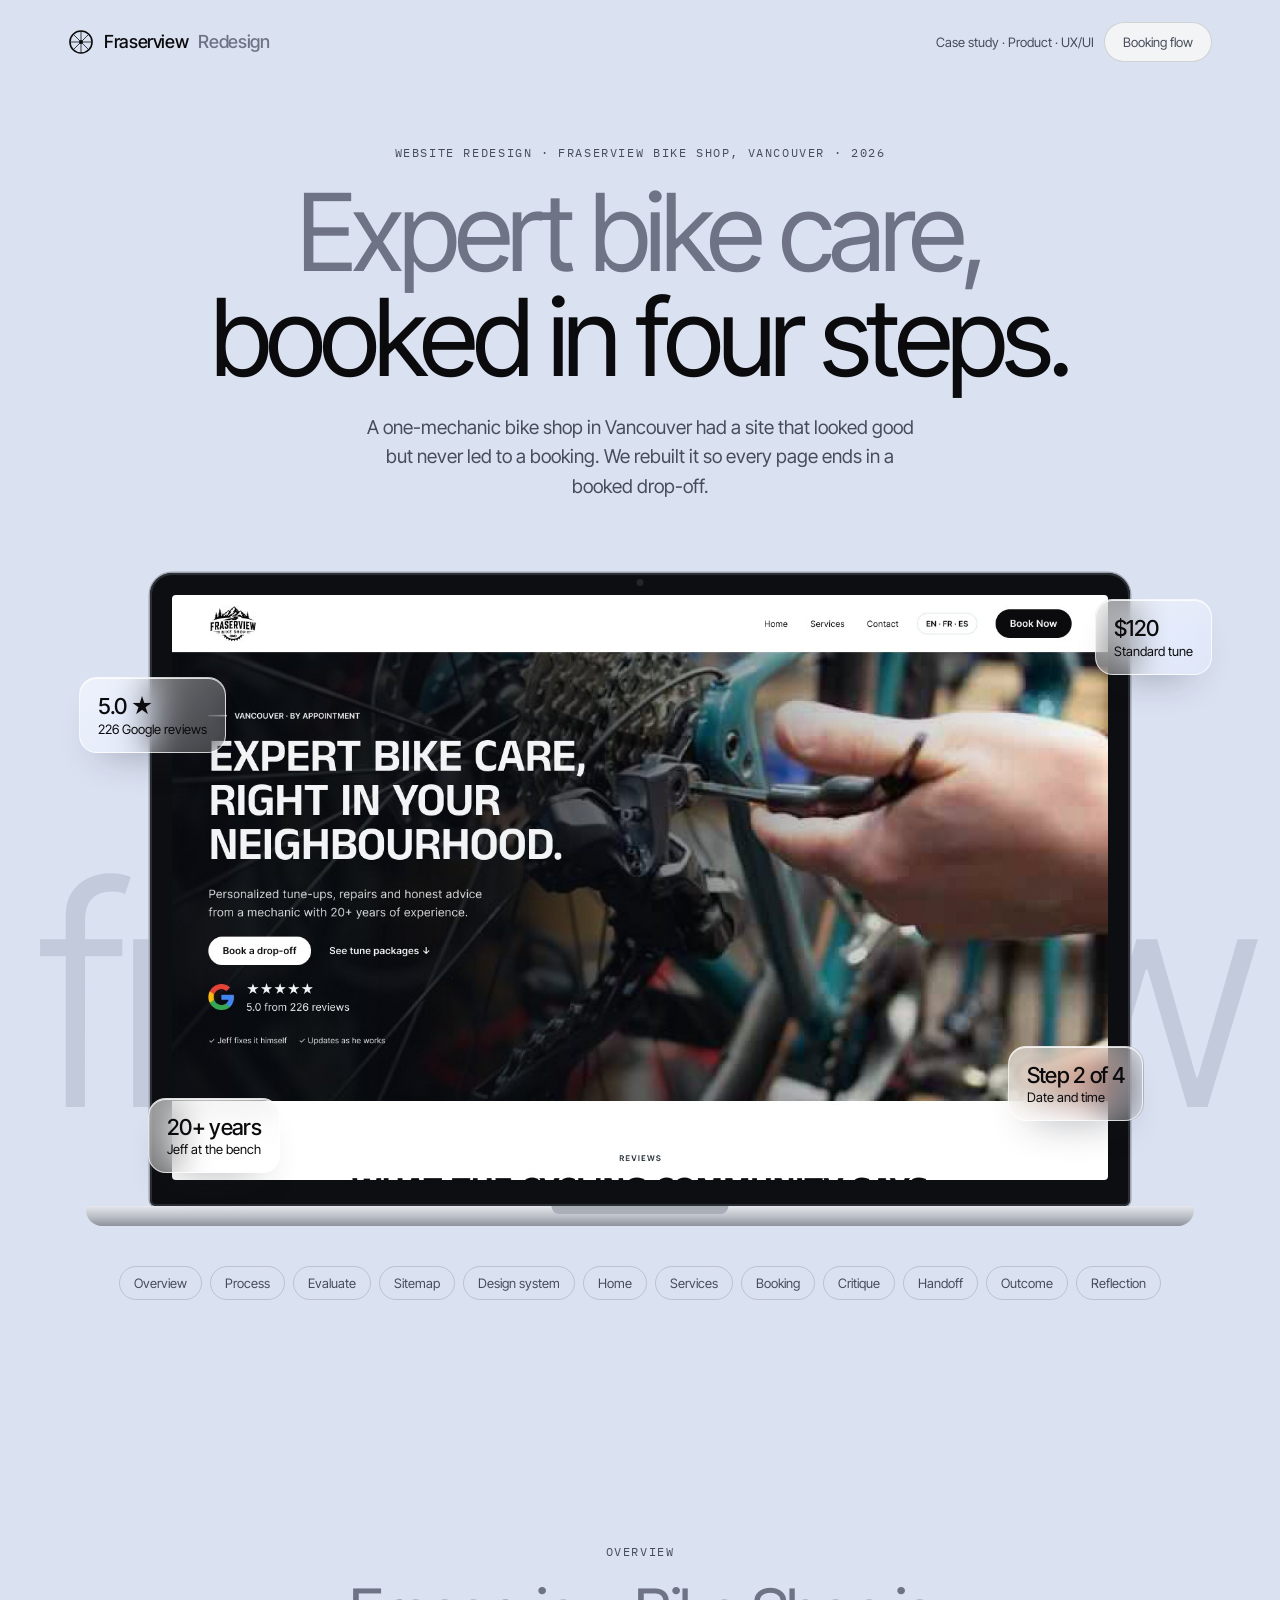
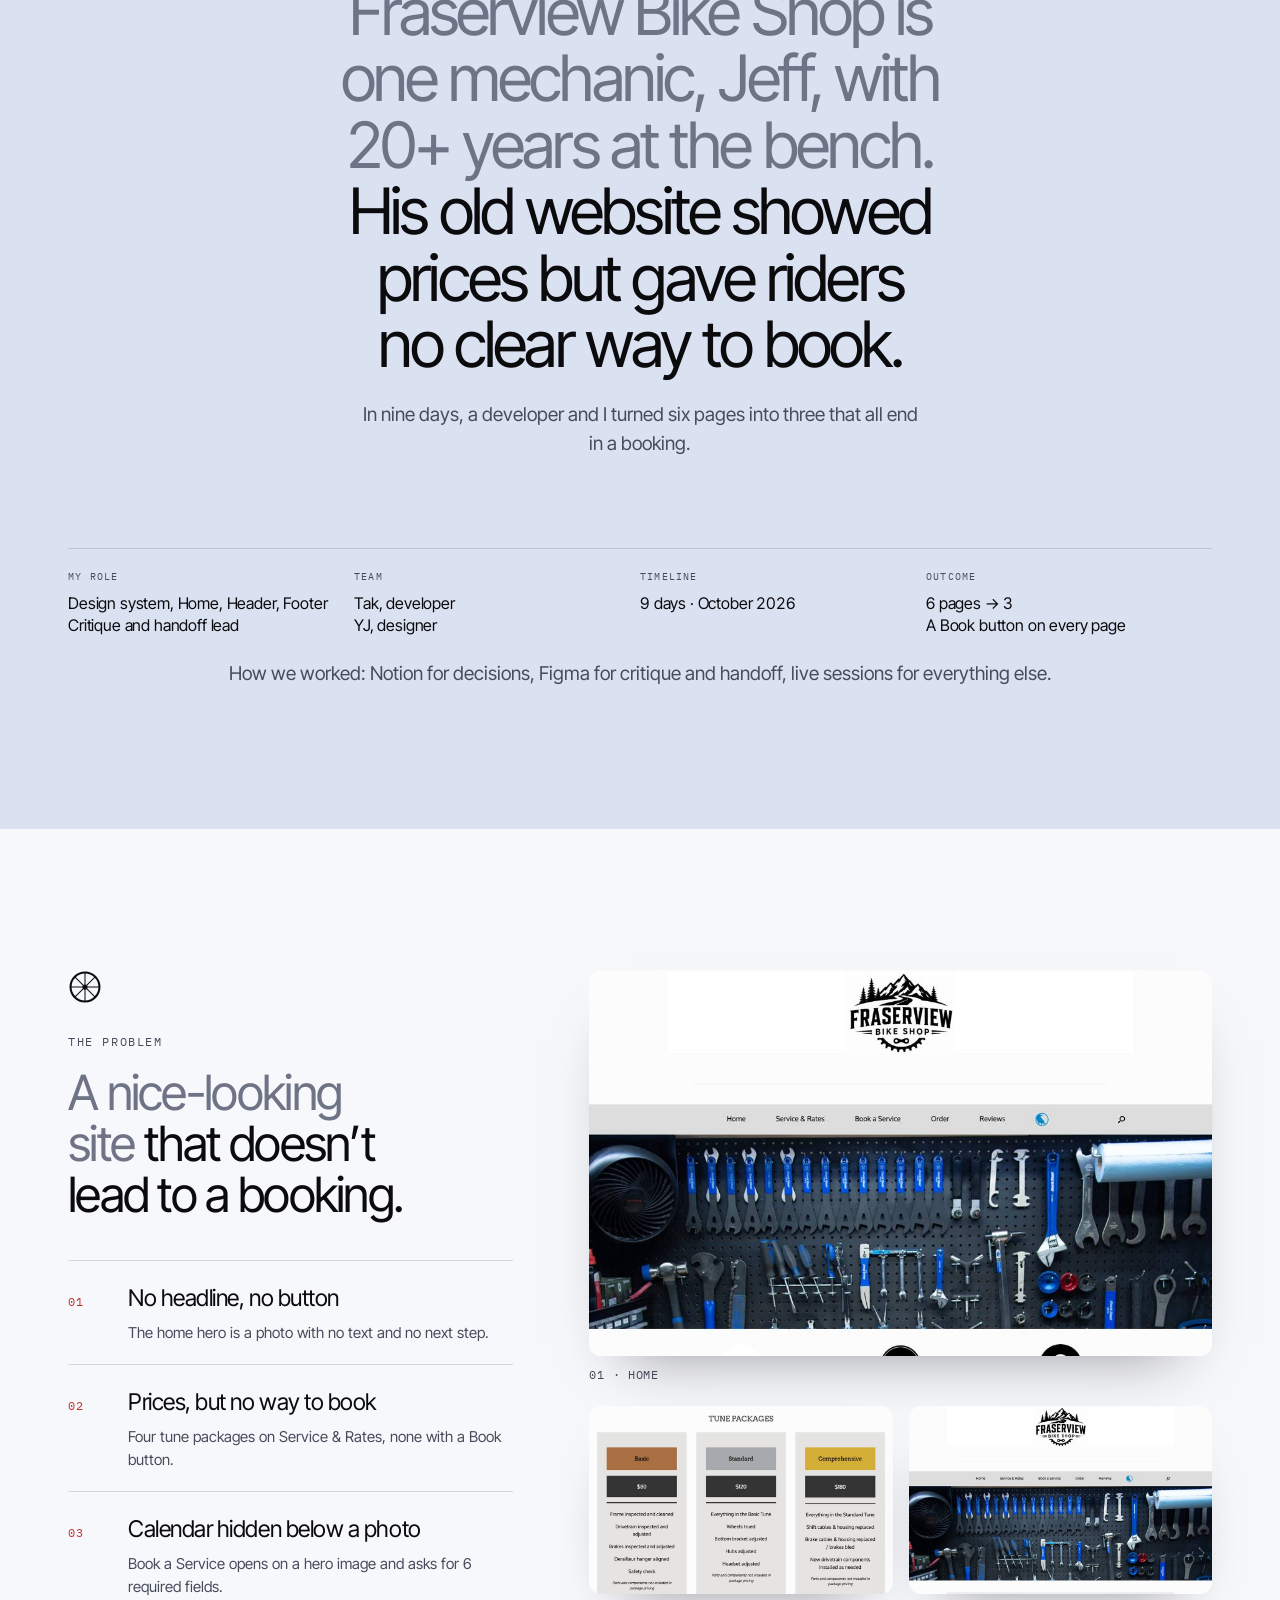
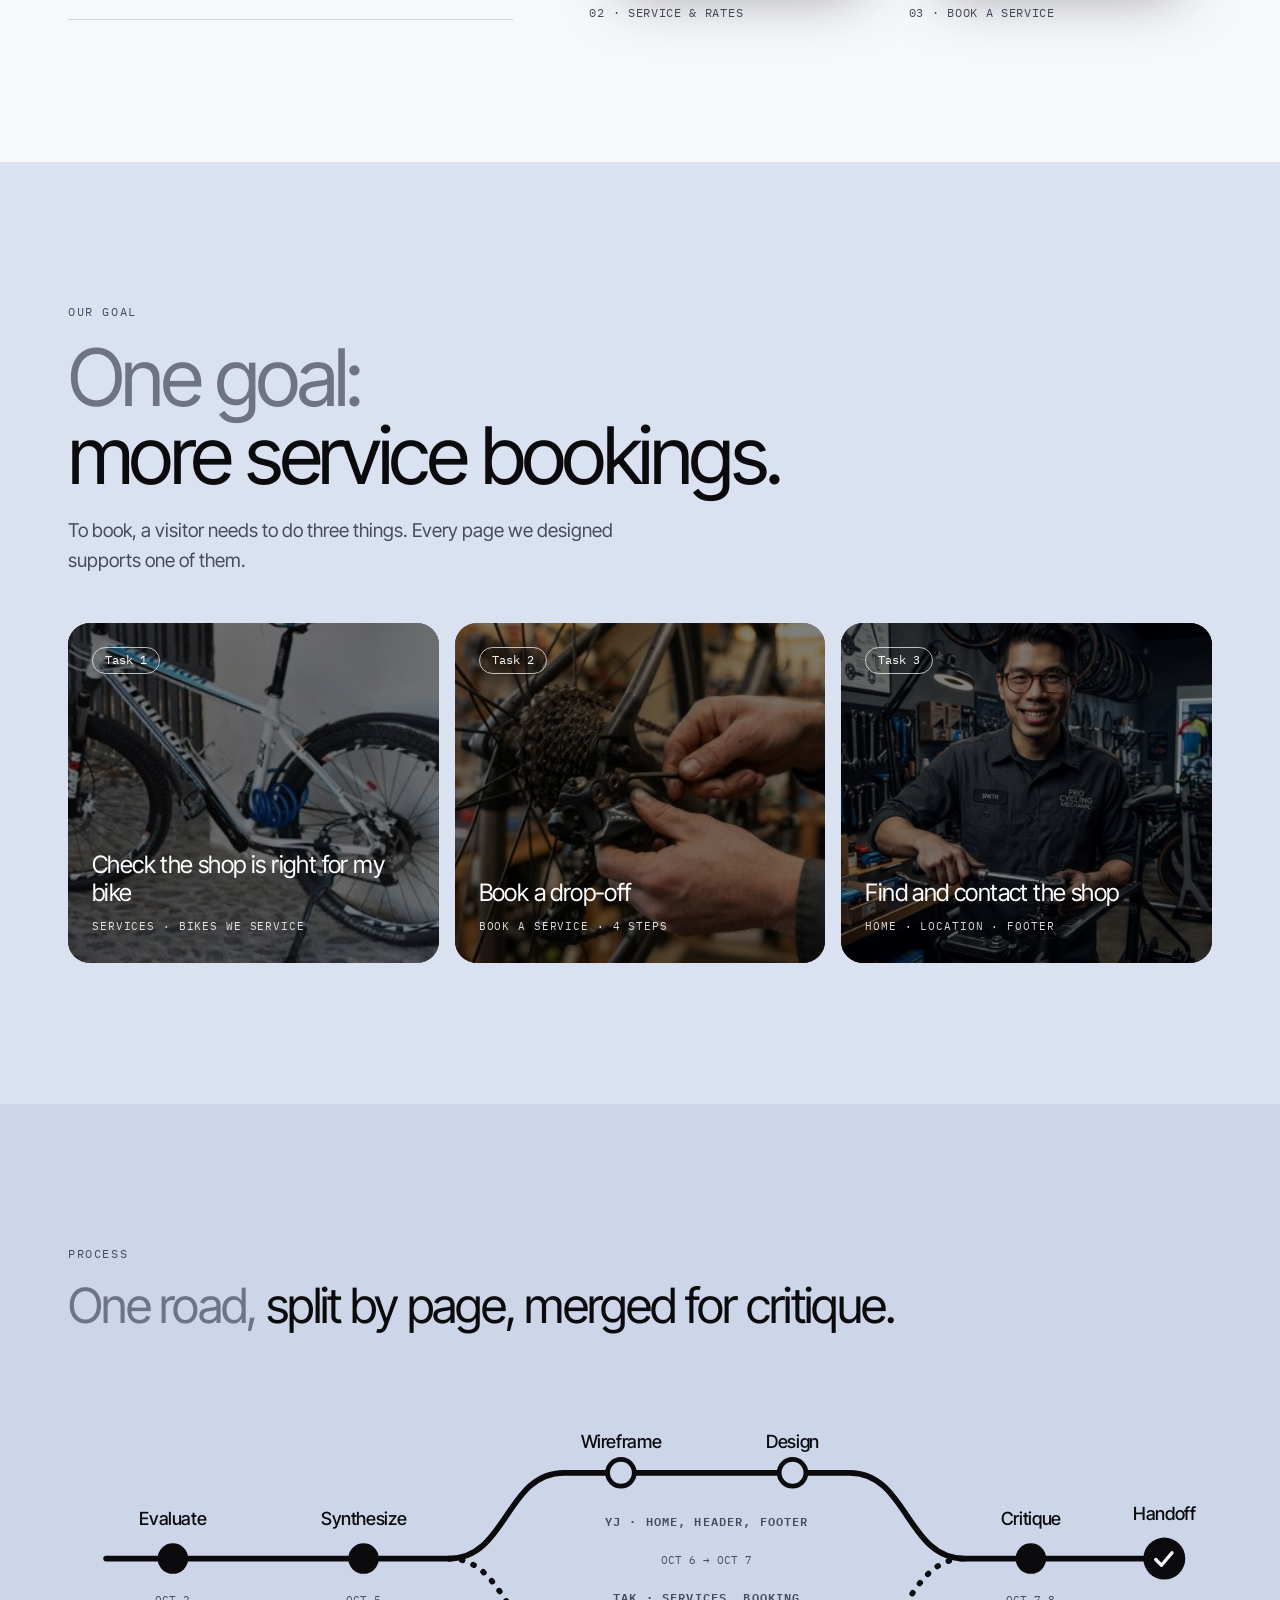
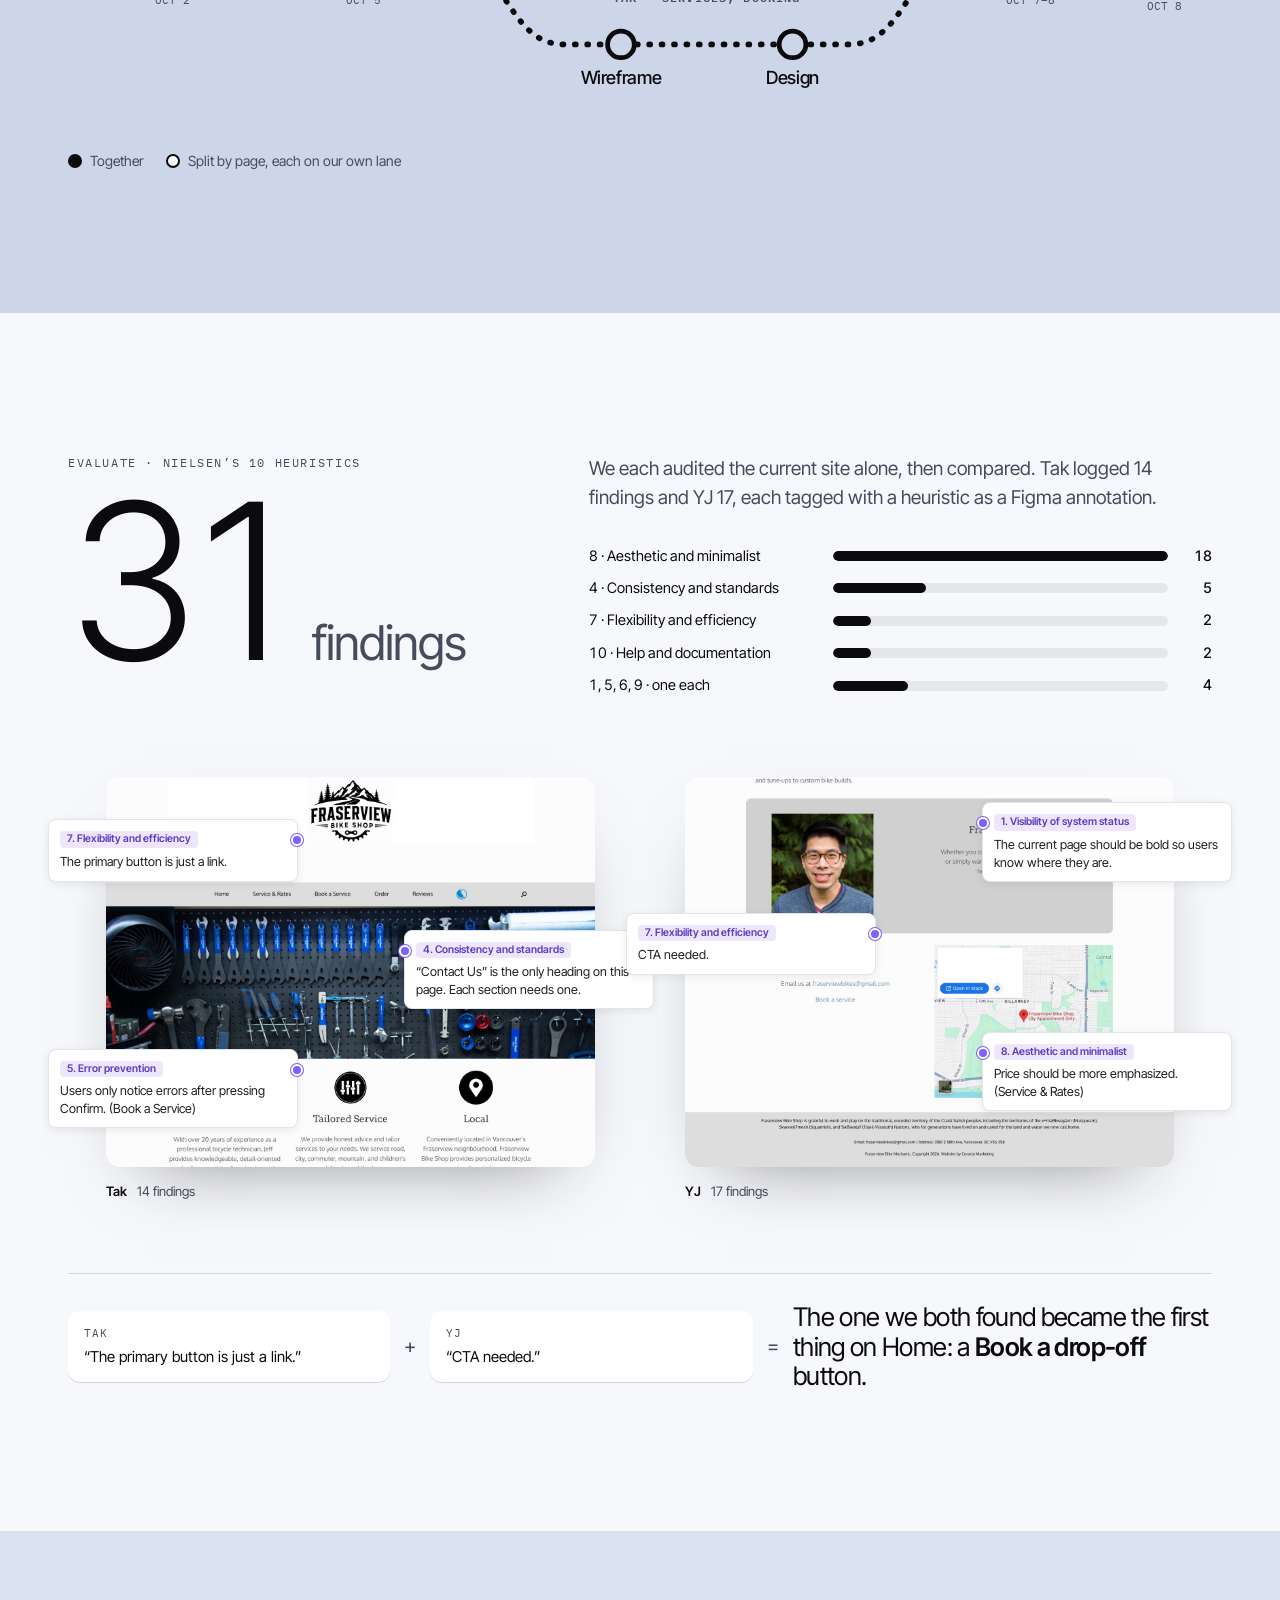
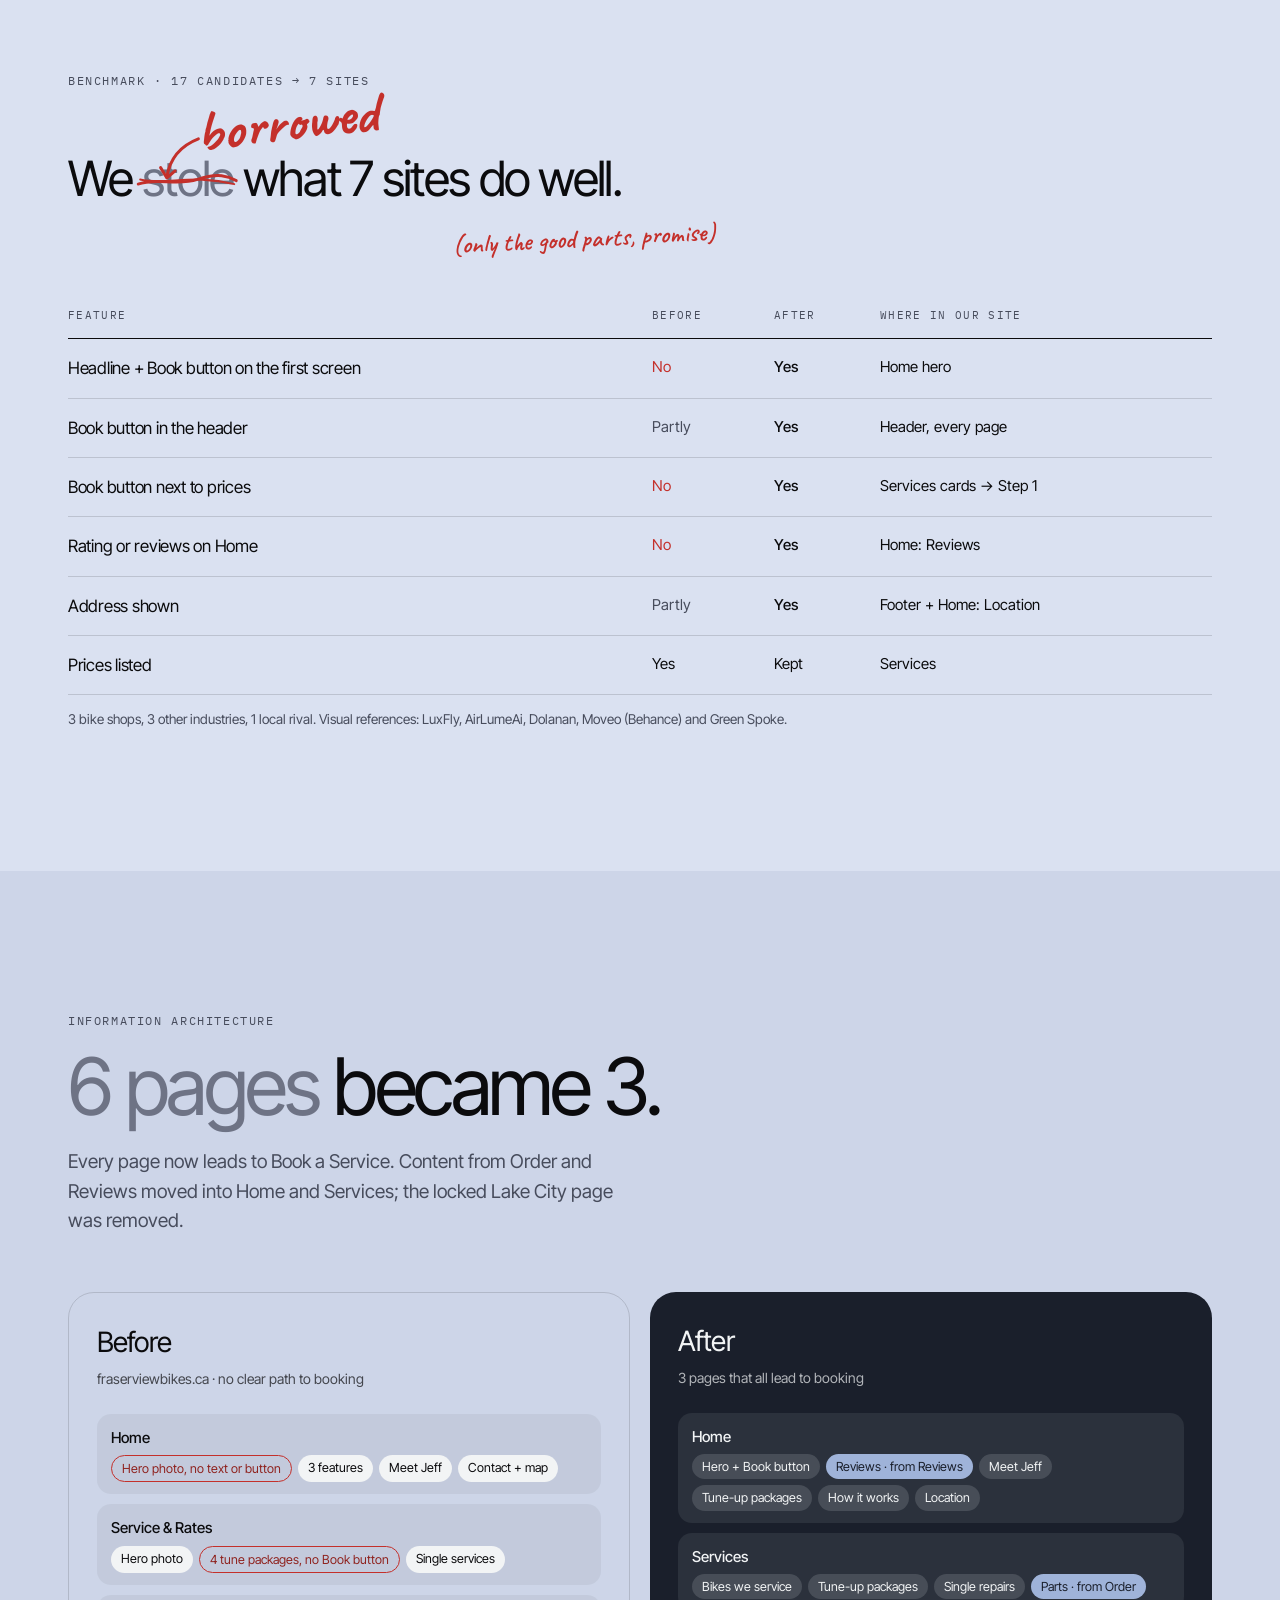
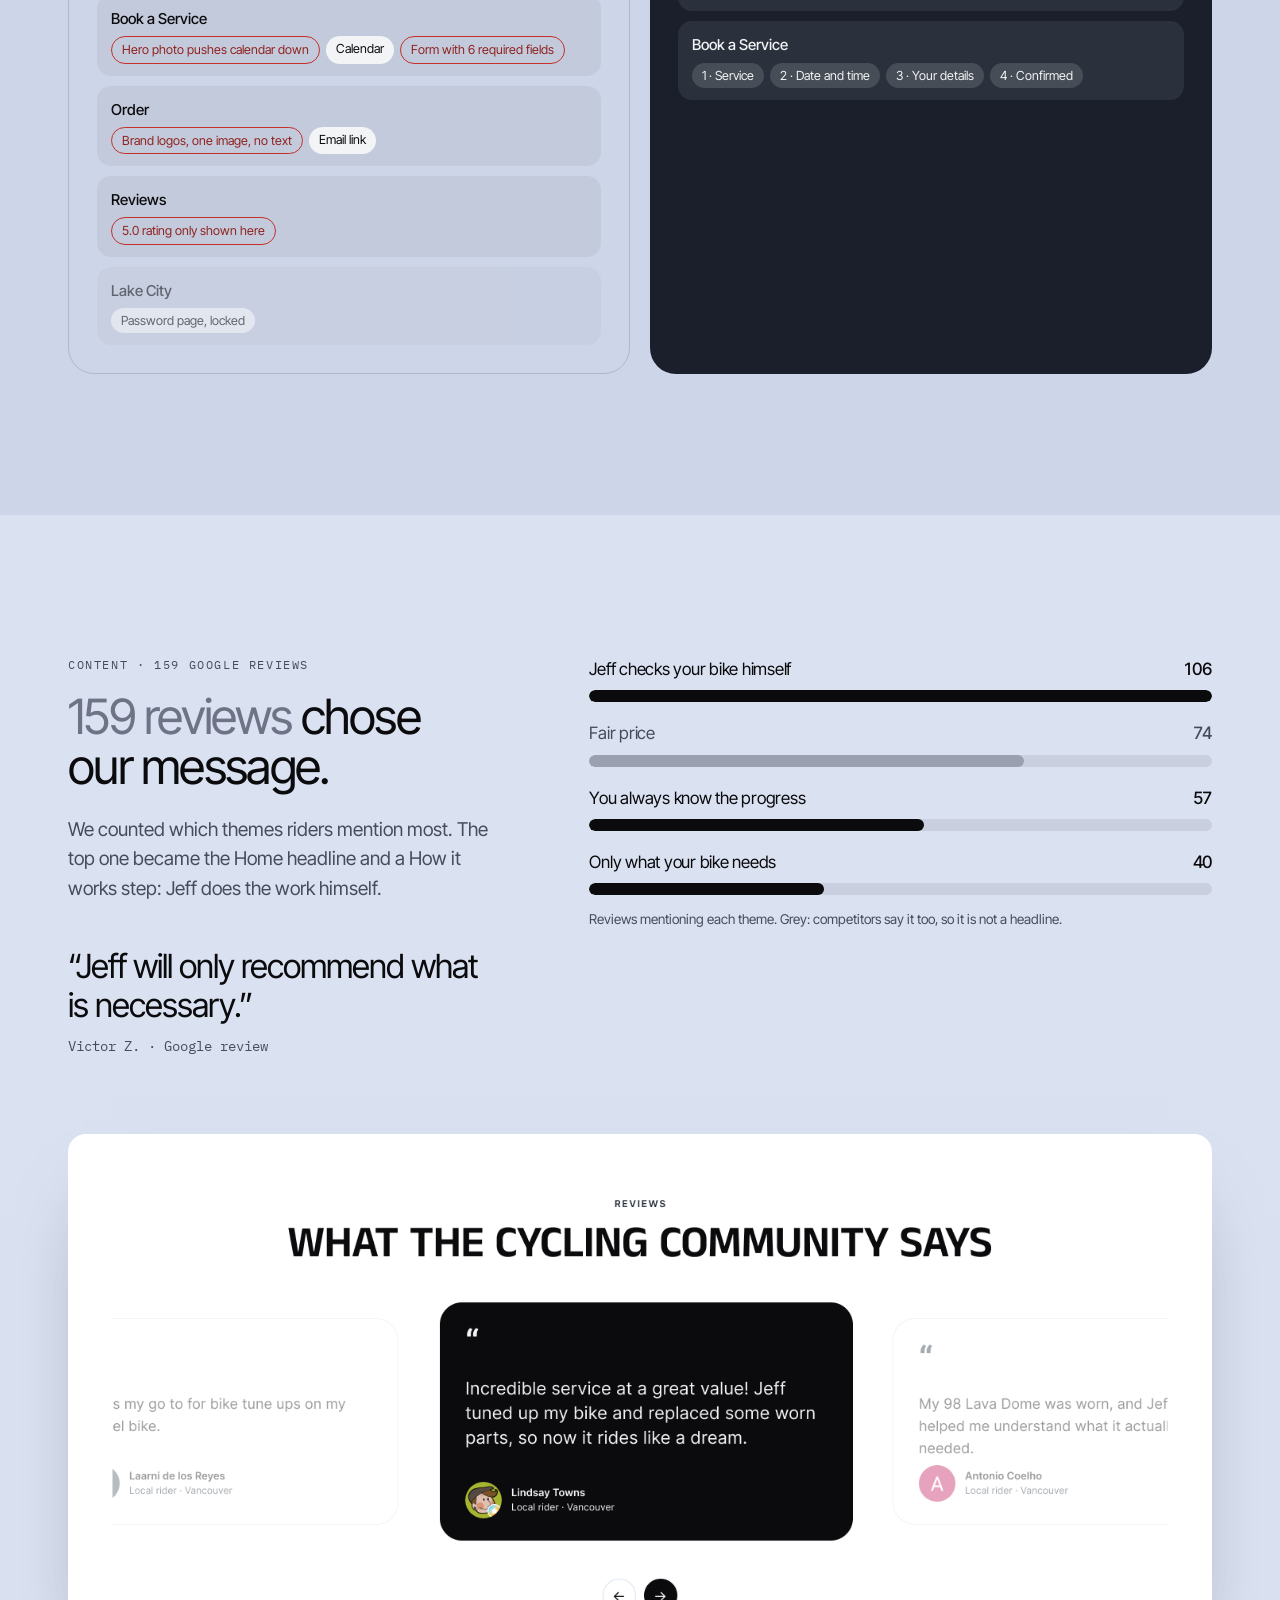
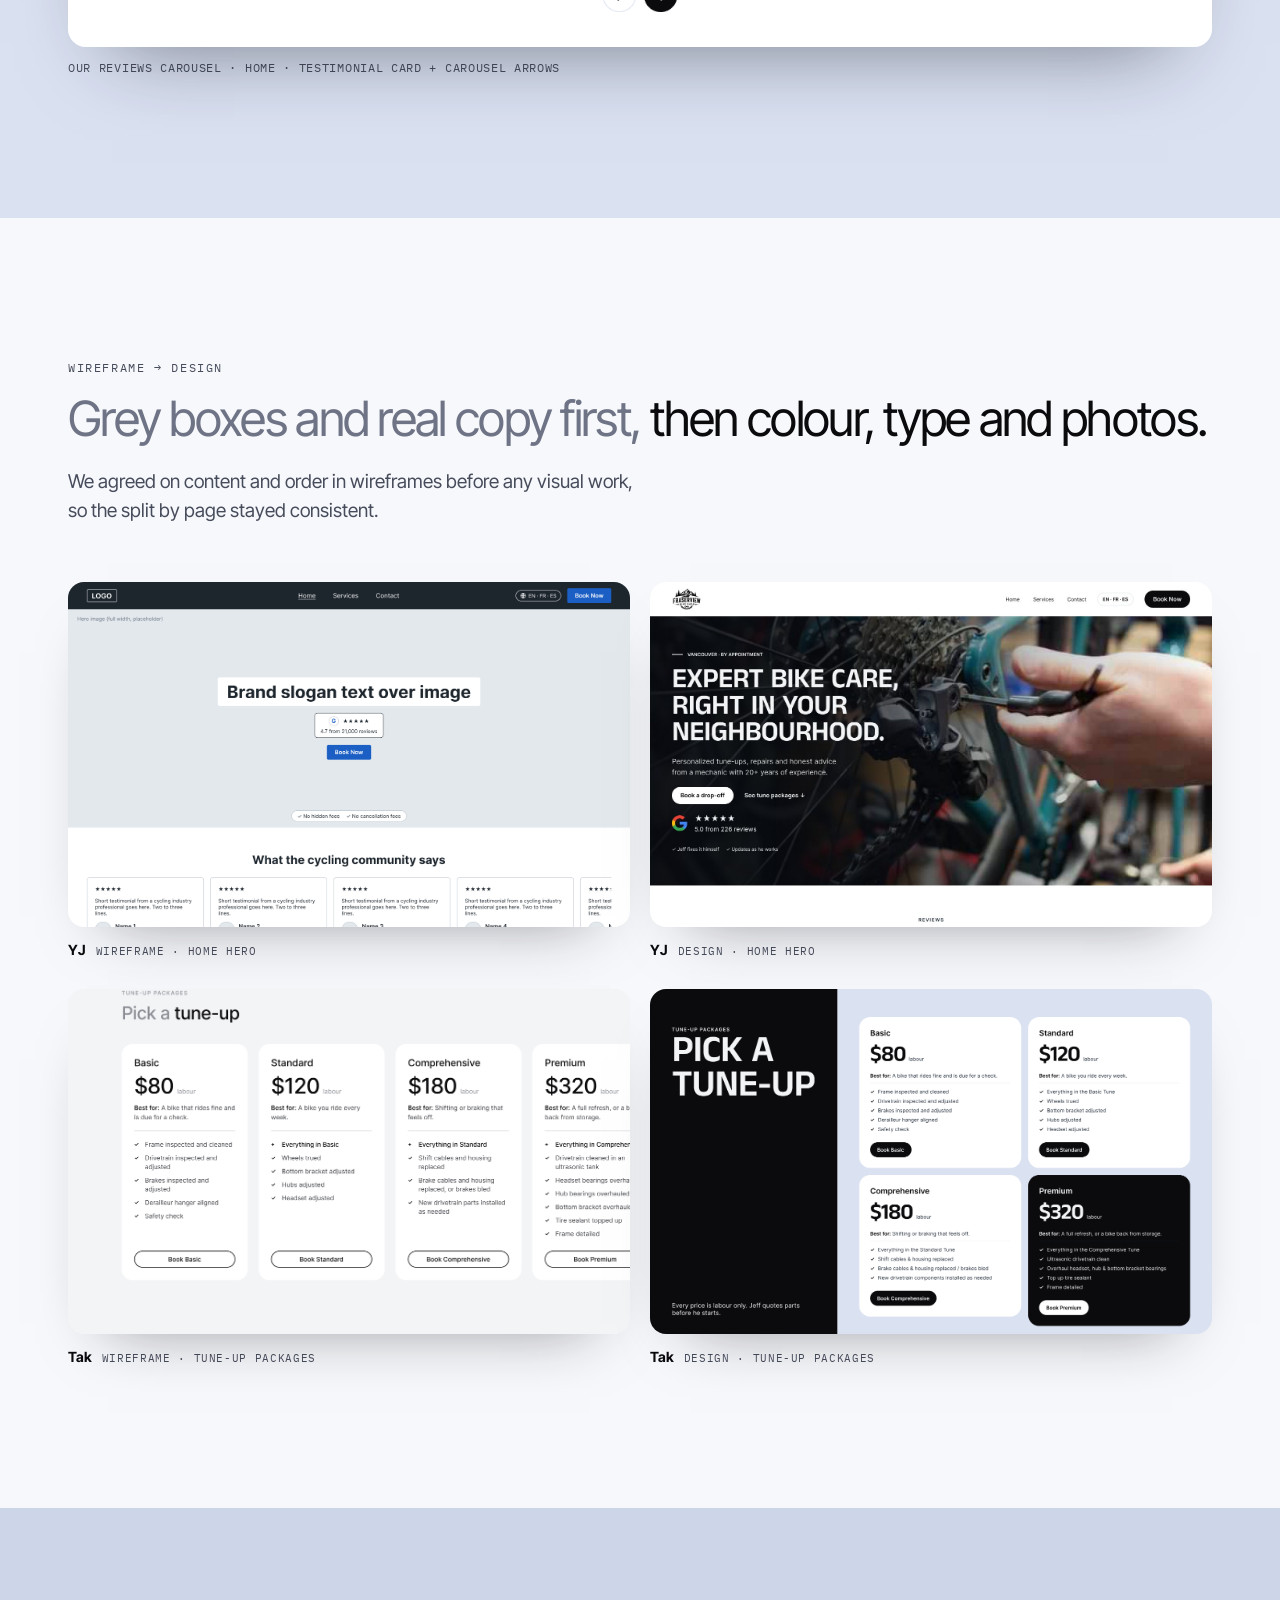
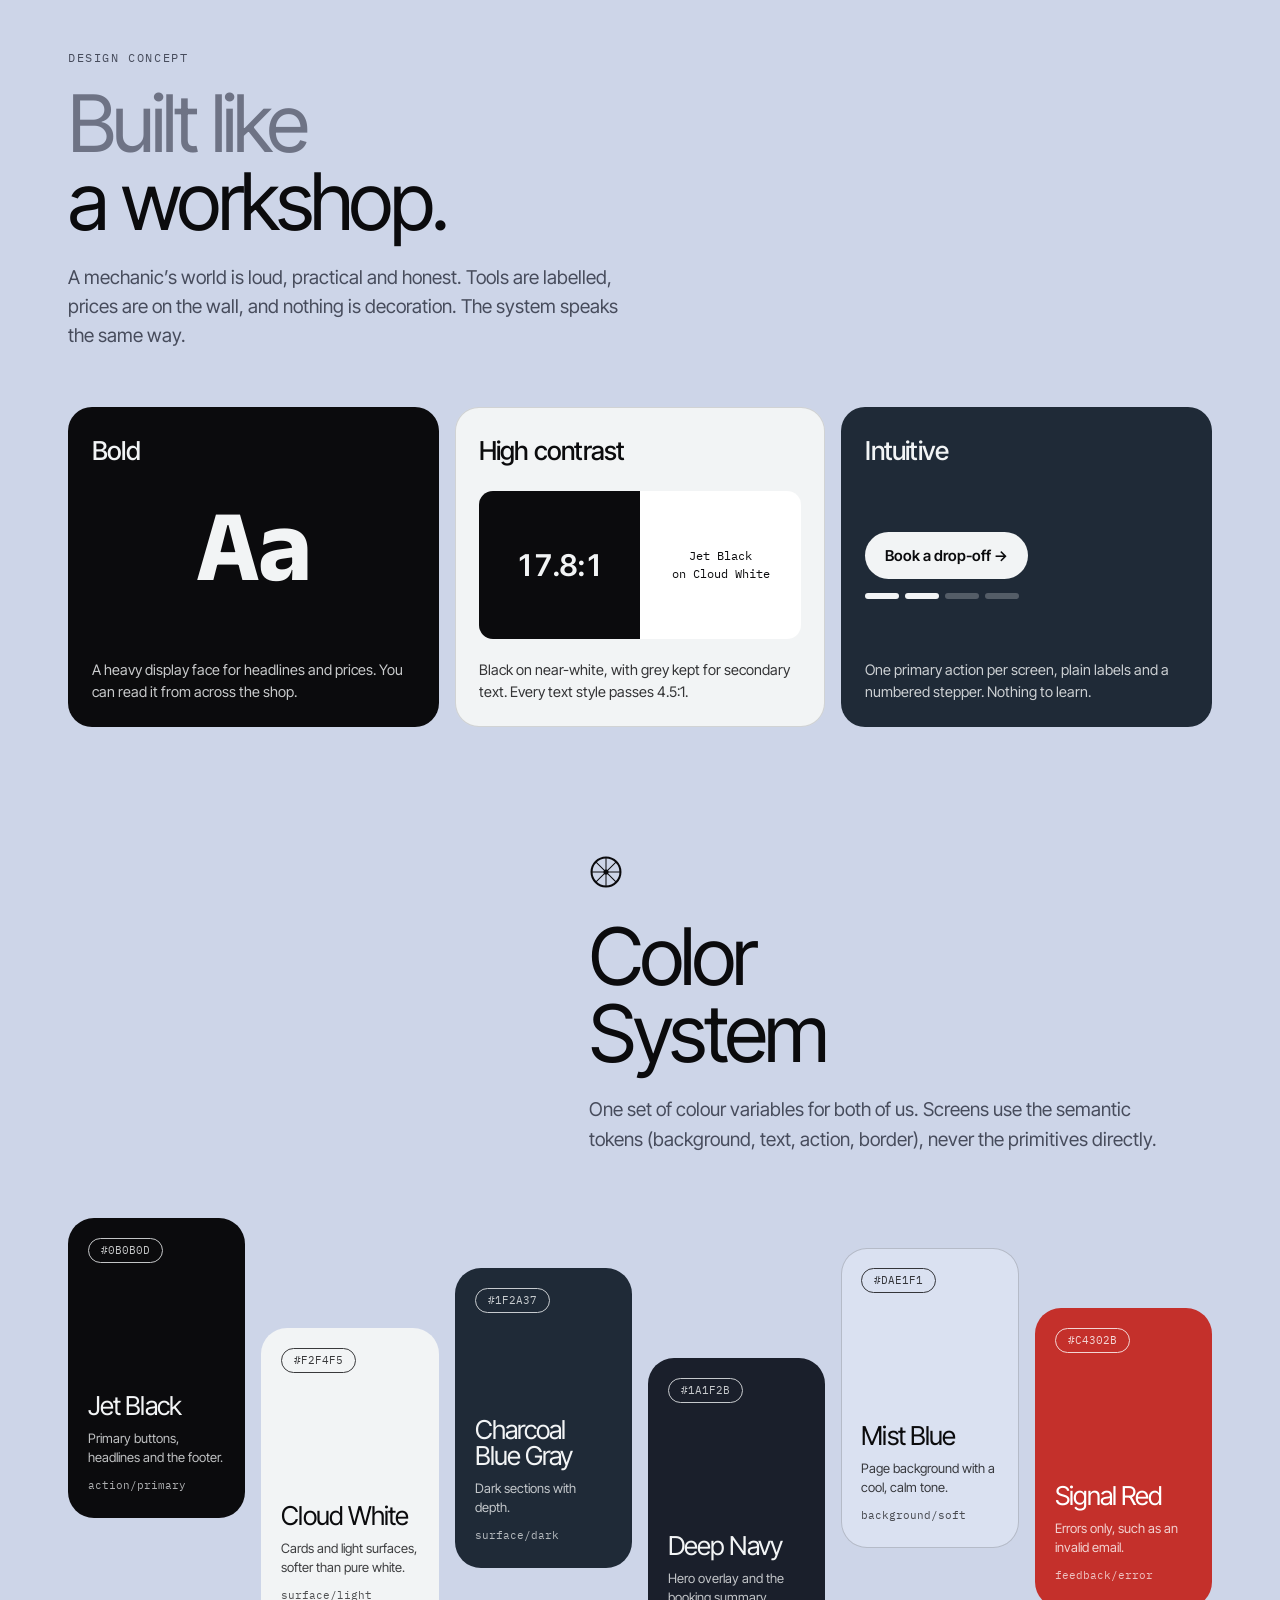
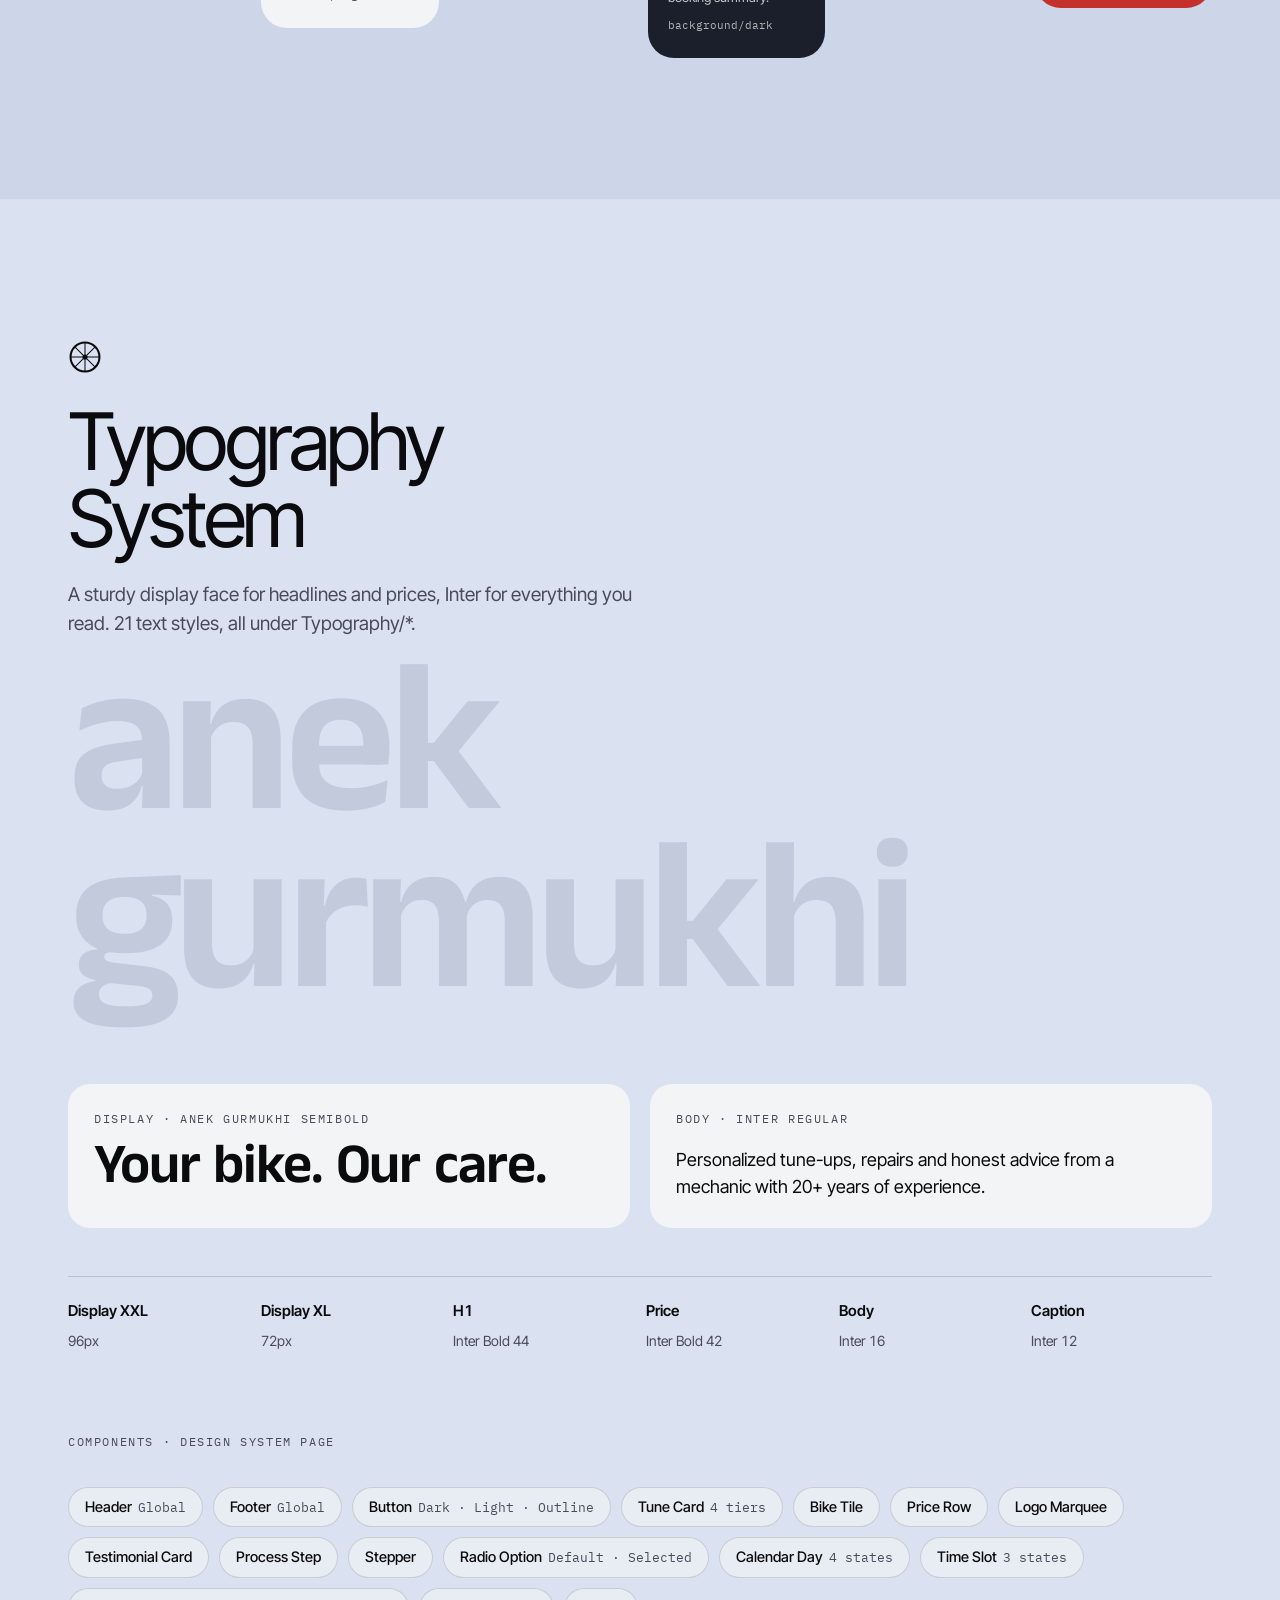
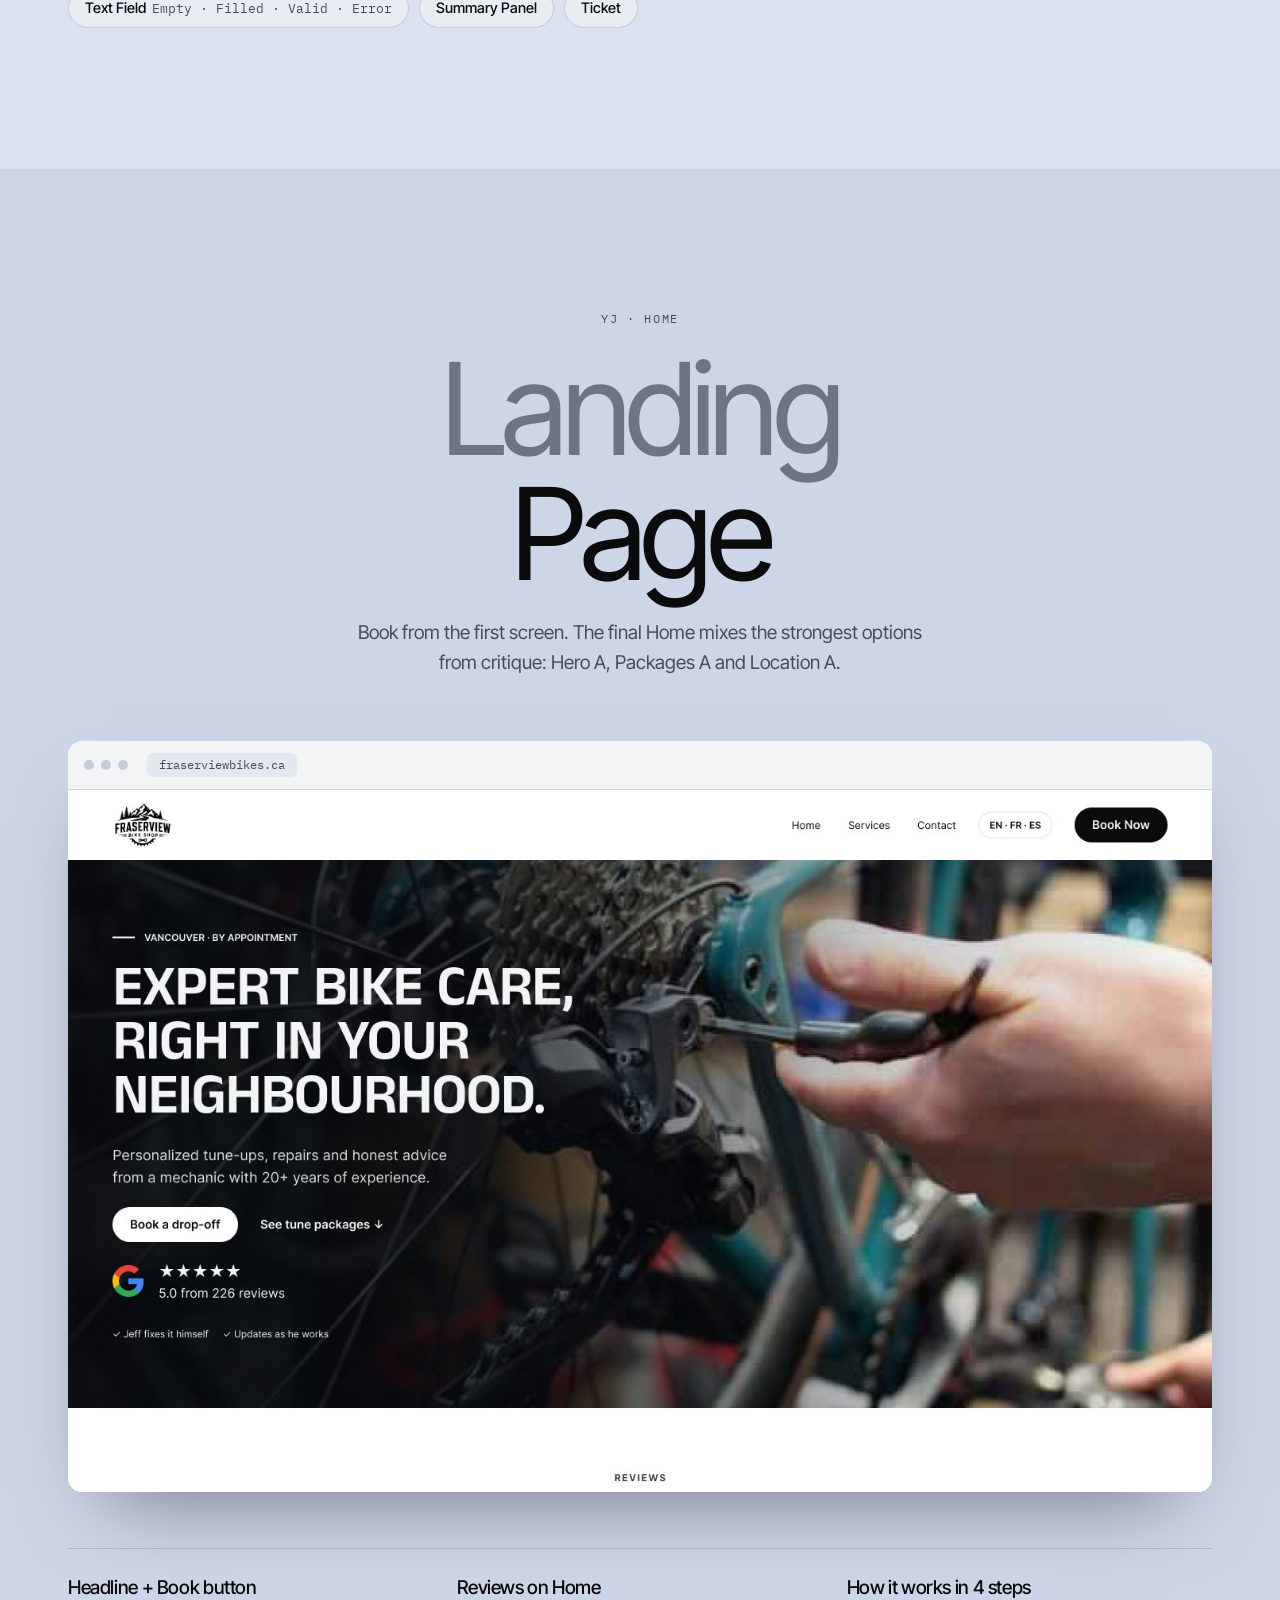
==== commit 1e6ee755: "Shorten the Fraserview overview statement Co-Authored-By: Claude Fable 5.1 <noreply@anthropic.com> C" ====
--- a/work/fraserview/index.html
+++ b/work/fraserview/index.html
@@ -558,7 +558,8 @@
 <section class="statement" id="about">
   <div class="wrap">
     <p class="eyebrow">Overview</p>
-    <p class="h-l"><span class="soft">Fraserview Bike Shop is one mechanic, Jeff, with 20+ years at the bench.</span> His old website showed prices but gave riders no clear way to book. In nine days, a developer and I turned six pages into three that all end in a booking.</p>
+    <p class="h-l"><span class="soft">Fraserview Bike Shop is one mechanic, Jeff, with 20+ years at the bench.</span> His old website showed prices but gave riders no clear way to book.</p>
+    <p class="lead" style="margin-inline:auto">In nine days, a developer and I turned six pages into three that all end in a booking.</p>
     <dl class="facts">
       <div><dt>My role</dt><dd>Design system, Home, Header, Footer<br>Critique and handoff lead</dd></div>
       <div><dt>Team</dt><dd>Tak, developer<br>YJ, designer</dd></div>
